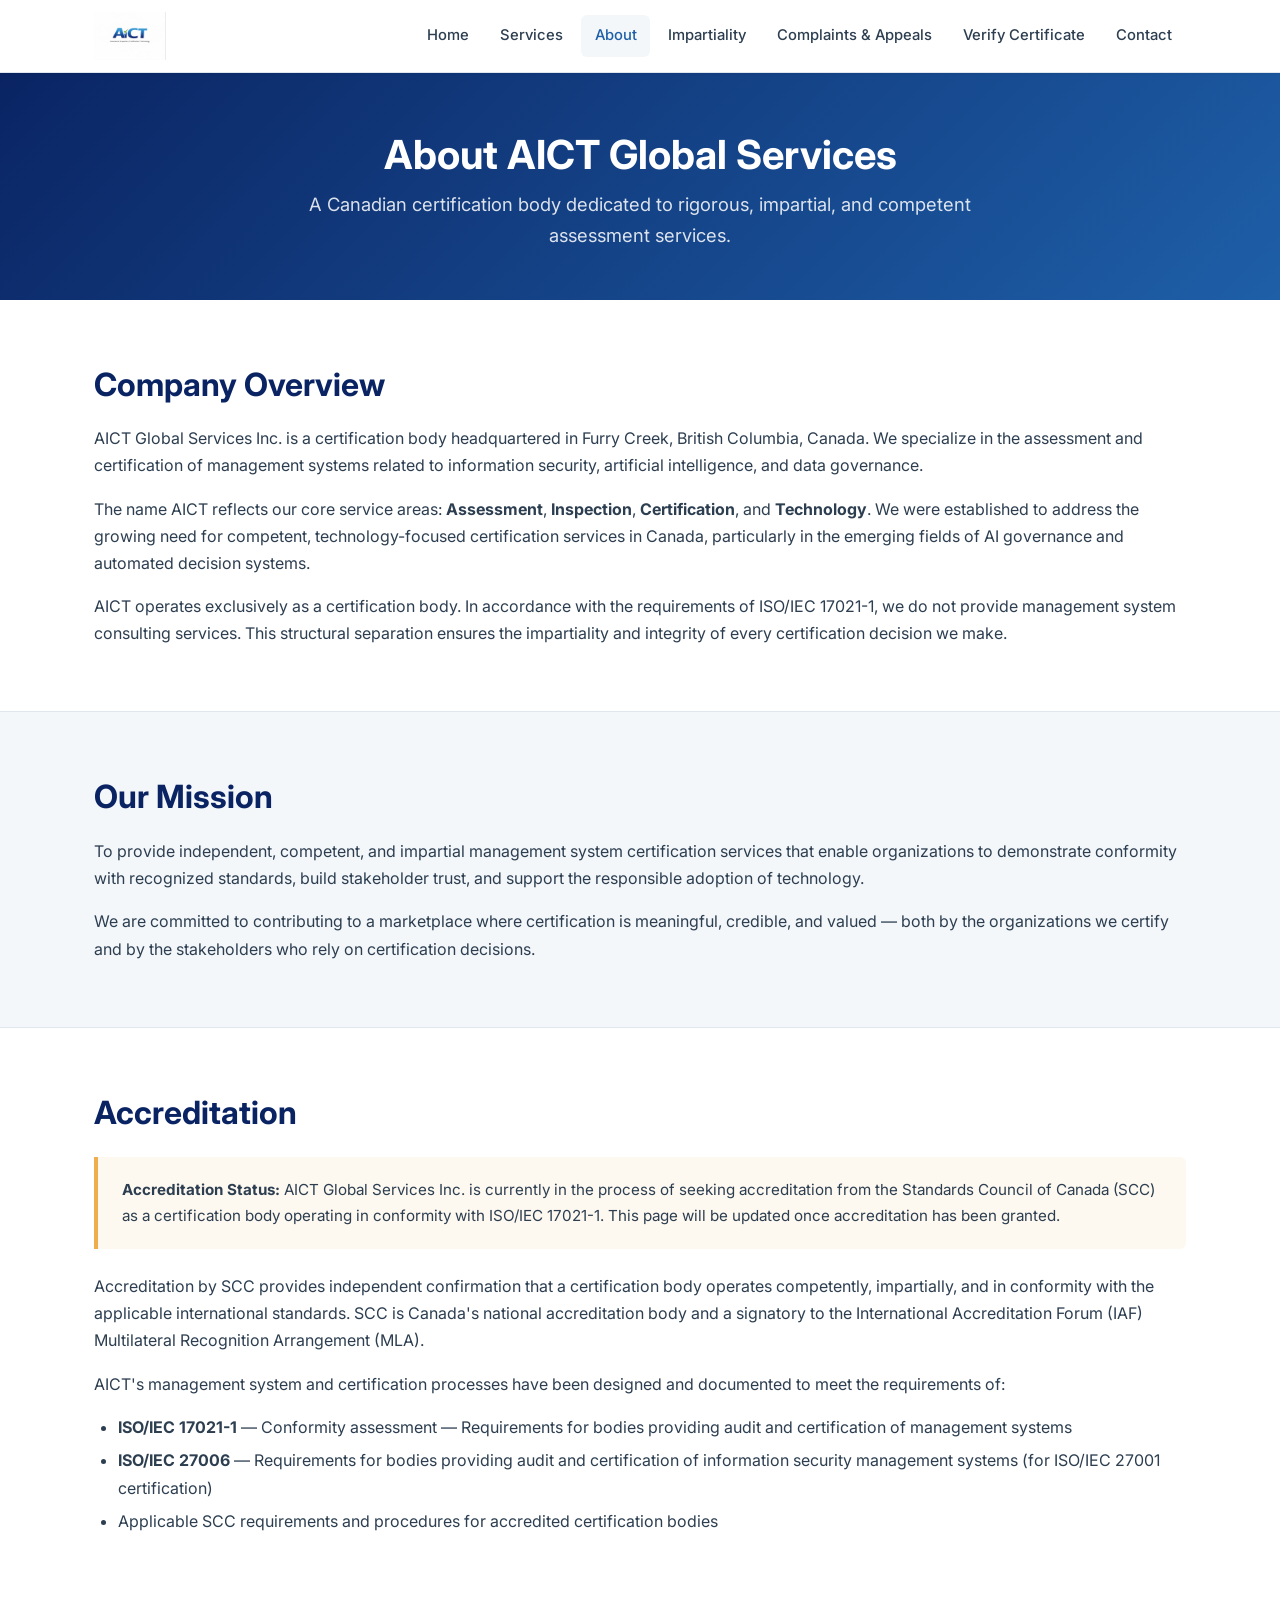
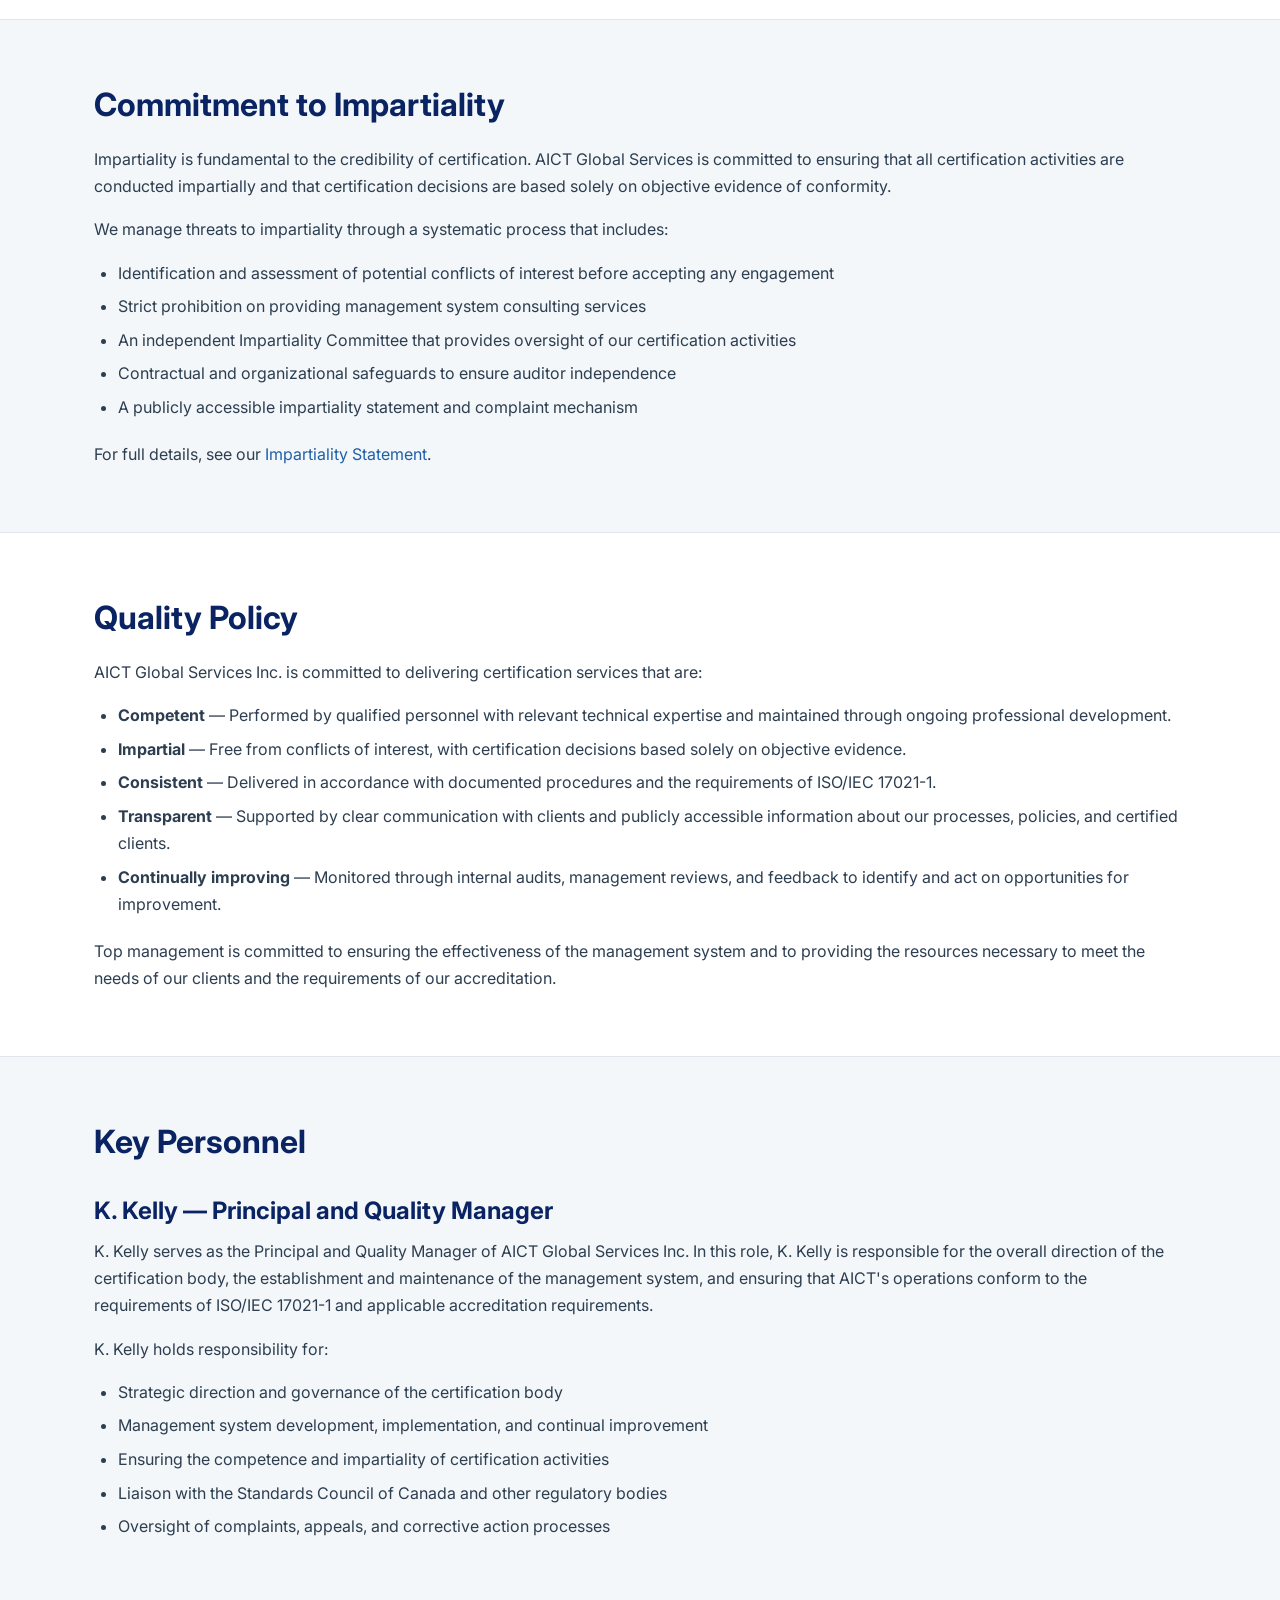
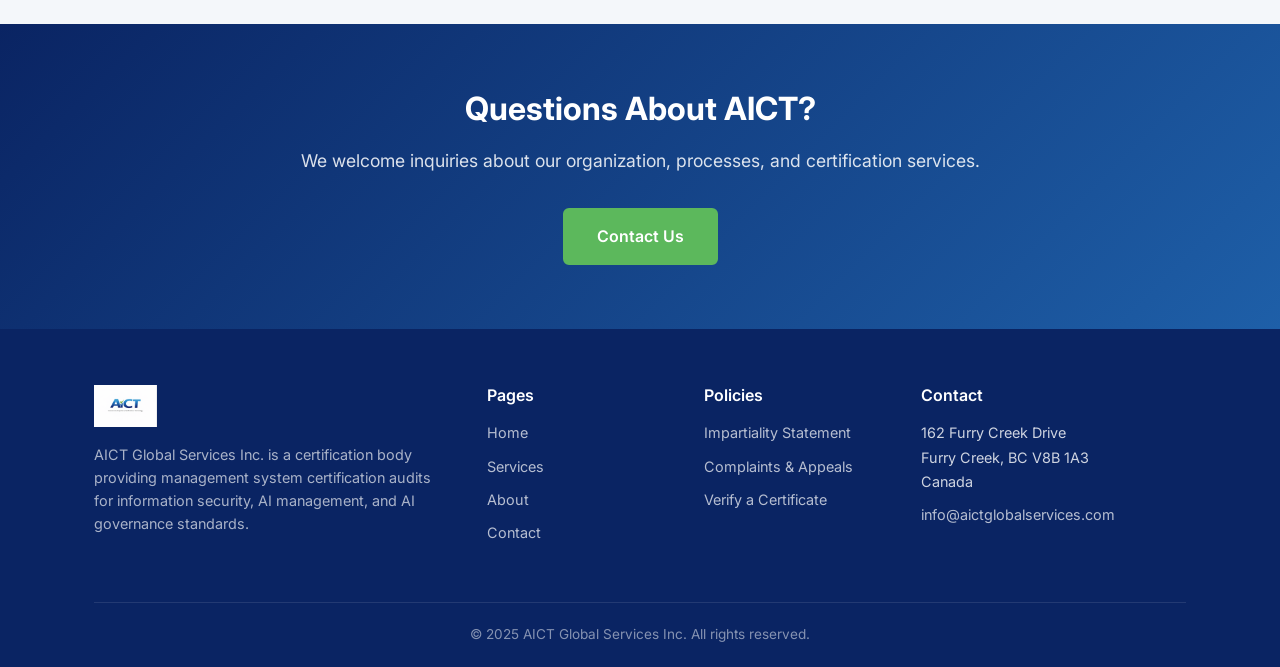
==== about.html @ 0d207fe8 "Initial AICT Global Services website Professional certification body website for SCC accreditation w" ====
<!DOCTYPE html>
<html lang="en">
<head>
  <meta charset="UTF-8">
  <meta name="viewport" content="width=device-width, initial-scale=1.0">
  <title>About — AICT Global Services Inc.</title>
  <meta name="description" content="Learn about AICT Global Services Inc., our mission, accreditation status, commitment to impartiality, and quality policy.">
  <link rel="stylesheet" href="style.css">
  <link rel="icon" type="image/png" href="logo.png">
</head>
<body>

  <a href="#main" class="skip-link">Skip to main content</a>

  <!-- Header -->
  <header class="site-header">
    <div class="container">
      <a href="index.html" class="site-logo" aria-label="AICT Global Services — Home">
        <img src="logo.png" alt="AICT Global Services Inc. logo">
      </a>
      <button class="nav-toggle" aria-label="Toggle navigation" aria-expanded="false">
        <span></span><span></span><span></span>
      </button>
      <nav>
        <ul class="main-nav" role="list">
          <li><a href="index.html">Home</a></li>
          <li><a href="services.html">Services</a></li>
          <li><a href="about.html" class="active">About</a></li>
          <li><a href="impartiality.html">Impartiality</a></li>
          <li><a href="complaints.html">Complaints &amp; Appeals</a></li>
          <li><a href="verify.html">Verify Certificate</a></li>
          <li><a href="contact.html">Contact</a></li>
        </ul>
      </nav>
    </div>
  </header>

  <main id="main">

    <!-- Page Header -->
    <section class="page-header">
      <div class="container">
        <h1>About AICT Global Services</h1>
        <p class="lead">A Canadian certification body dedicated to rigorous, impartial, and competent assessment services.</p>
      </div>
    </section>

    <!-- Company Overview -->
    <section class="content-section">
      <div class="container">
        <h2>Company Overview</h2>
        <p>
          AICT Global Services Inc. is a certification body headquartered in Furry Creek,
          British Columbia, Canada. We specialize in the assessment and certification of
          management systems related to information security, artificial intelligence, and
          data governance.
        </p>
        <p>
          The name AICT reflects our core service areas: <strong>Assessment</strong>,
          <strong>Inspection</strong>, <strong>Certification</strong>, and
          <strong>Technology</strong>. We were established to address the growing need for
          competent, technology-focused certification services in Canada, particularly in the
          emerging fields of AI governance and automated decision systems.
        </p>
        <p>
          AICT operates exclusively as a certification body. In accordance with the requirements
          of ISO/IEC 17021-1, we do not provide management system consulting services. This
          structural separation ensures the impartiality and integrity of every certification
          decision we make.
        </p>
      </div>
    </section>

    <!-- Mission -->
    <section class="content-section content-section--alt">
      <div class="container">
        <h2>Our Mission</h2>
        <p>
          To provide independent, competent, and impartial management system certification
          services that enable organizations to demonstrate conformity with recognized standards,
          build stakeholder trust, and support the responsible adoption of technology.
        </p>
        <p>
          We are committed to contributing to a marketplace where certification is meaningful,
          credible, and valued — both by the organizations we certify and by the stakeholders
          who rely on certification decisions.
        </p>
      </div>
    </section>

    <!-- Accreditation -->
    <section class="content-section">
      <div class="container">
        <h2>Accreditation</h2>
        <div class="notice notice--amber">
          <p>
            <strong>Accreditation Status:</strong> AICT Global Services Inc. is currently in the
            process of seeking accreditation from the Standards Council of Canada (SCC) as a
            certification body operating in conformity with ISO/IEC 17021-1. This page will be
            updated once accreditation has been granted.
          </p>
        </div>
        <p>
          Accreditation by SCC provides independent confirmation that a certification body
          operates competently, impartially, and in conformity with the applicable international
          standards. SCC is Canada's national accreditation body and a signatory to the
          International Accreditation Forum (IAF) Multilateral Recognition Arrangement (MLA).
        </p>
        <p>
          AICT's management system and certification processes have been designed and documented
          to meet the requirements of:
        </p>
        <ul>
          <li><strong>ISO/IEC 17021-1</strong> — Conformity assessment — Requirements for bodies providing audit and certification of management systems</li>
          <li><strong>ISO/IEC 27006</strong> — Requirements for bodies providing audit and certification of information security management systems (for ISO/IEC 27001 certification)</li>
          <li>Applicable SCC requirements and procedures for accredited certification bodies</li>
        </ul>
      </div>
    </section>

    <!-- Impartiality Commitment -->
    <section class="content-section content-section--alt">
      <div class="container">
        <h2>Commitment to Impartiality</h2>
        <p>
          Impartiality is fundamental to the credibility of certification. AICT Global Services
          is committed to ensuring that all certification activities are conducted impartially and
          that certification decisions are based solely on objective evidence of conformity.
        </p>
        <p>
          We manage threats to impartiality through a systematic process that includes:
        </p>
        <ul>
          <li>Identification and assessment of potential conflicts of interest before accepting any engagement</li>
          <li>Strict prohibition on providing management system consulting services</li>
          <li>An independent Impartiality Committee that provides oversight of our certification activities</li>
          <li>Contractual and organizational safeguards to ensure auditor independence</li>
          <li>A publicly accessible impartiality statement and complaint mechanism</li>
        </ul>
        <p>
          For full details, see our <a href="impartiality.html">Impartiality Statement</a>.
        </p>
      </div>
    </section>

    <!-- Quality Policy -->
    <section class="content-section">
      <div class="container">
        <h2>Quality Policy</h2>
        <p>
          AICT Global Services Inc. is committed to delivering certification services that are:
        </p>
        <ul>
          <li><strong>Competent</strong> — Performed by qualified personnel with relevant technical expertise and maintained through ongoing professional development.</li>
          <li><strong>Impartial</strong> — Free from conflicts of interest, with certification decisions based solely on objective evidence.</li>
          <li><strong>Consistent</strong> — Delivered in accordance with documented procedures and the requirements of ISO/IEC 17021-1.</li>
          <li><strong>Transparent</strong> — Supported by clear communication with clients and publicly accessible information about our processes, policies, and certified clients.</li>
          <li><strong>Continually improving</strong> — Monitored through internal audits, management reviews, and feedback to identify and act on opportunities for improvement.</li>
        </ul>
        <p>
          Top management is committed to ensuring the effectiveness of the management system and
          to providing the resources necessary to meet the needs of our clients and the
          requirements of our accreditation.
        </p>
      </div>
    </section>

    <!-- Key Personnel -->
    <section class="content-section content-section--alt">
      <div class="container">
        <h2>Key Personnel</h2>

        <div style="margin-top: 1.5rem;">
          <h3>K. Kelly — Principal and Quality Manager</h3>
          <p>
            K. Kelly serves as the Principal and Quality Manager of AICT Global Services Inc.
            In this role, K. Kelly is responsible for the overall direction of the certification
            body, the establishment and maintenance of the management system, and ensuring that
            AICT's operations conform to the requirements of ISO/IEC 17021-1 and applicable
            accreditation requirements.
          </p>
          <p>
            K. Kelly holds responsibility for:
          </p>
          <ul>
            <li>Strategic direction and governance of the certification body</li>
            <li>Management system development, implementation, and continual improvement</li>
            <li>Ensuring the competence and impartiality of certification activities</li>
            <li>Liaison with the Standards Council of Canada and other regulatory bodies</li>
            <li>Oversight of complaints, appeals, and corrective action processes</li>
          </ul>
        </div>
      </div>
    </section>

    <!-- CTA -->
    <section class="cta-banner">
      <div class="container">
        <h2>Questions About AICT?</h2>
        <p>We welcome inquiries about our organization, processes, and certification services.</p>
        <a href="contact.html" class="btn btn--primary">Contact Us</a>
      </div>
    </section>

  </main>

  <!-- Footer -->
  <footer class="site-footer">
    <div class="container">
      <div class="footer-grid">
        <div class="footer-brand">
          <img src="logo.png" alt="AICT Global Services Inc.">
          <p>
            AICT Global Services Inc. is a certification body providing management system
            certification audits for information security, AI management, and AI governance standards.
          </p>
        </div>
        <div>
          <h4>Pages</h4>
          <ul class="footer-links">
            <li><a href="index.html">Home</a></li>
            <li><a href="services.html">Services</a></li>
            <li><a href="about.html">About</a></li>
            <li><a href="contact.html">Contact</a></li>
          </ul>
        </div>
        <div>
          <h4>Policies</h4>
          <ul class="footer-links">
            <li><a href="impartiality.html">Impartiality Statement</a></li>
            <li><a href="complaints.html">Complaints &amp; Appeals</a></li>
            <li><a href="verify.html">Verify a Certificate</a></li>
          </ul>
        </div>
        <div class="footer-contact">
          <h4>Contact</h4>
          <p>162 Furry Creek Drive<br>Furry Creek, BC V8B 1A3<br>Canada</p>
          <p><a href="mailto:info@aictglobalservices.com">info@aictglobalservices.com</a></p>
        </div>
      </div>
      <div class="footer-bottom">
        <p>&copy; 2025 AICT Global Services Inc. All rights reserved.</p>
      </div>
    </div>
  </footer>

  <script>
    (function () {
      var toggle = document.querySelector('.nav-toggle');
      var nav = document.querySelector('.main-nav');
      if (toggle && nav) {
        toggle.addEventListener('click', function () {
          var expanded = nav.classList.toggle('open');
          toggle.setAttribute('aria-expanded', expanded);
        });
      }
    })();
  </script>

</body>
</html>
---- style.css ----
/* ============================================================
   AICT Global Services Inc. — Stylesheet
   Brand Colors:
     Navy:     #0a2463
     Blue:     #1e5fa8 → #2980b9 (gradient)
     Green:    #5cb85c (accent / checkmark)
     Light BG: #f4f7fa
   ============================================================ */

/* — Google Fonts — */
@import url('https://fonts.googleapis.com/css2?family=Inter:wght@300;400;500;600;700&display=swap');

/* — Reset & Base — */
*, *::before, *::after {
  box-sizing: border-box;
  margin: 0;
  padding: 0;
}

html {
  scroll-behavior: smooth;
  font-size: 16px;
}

body {
  font-family: 'Inter', -apple-system, BlinkMacSystemFont, 'Segoe UI', Roboto, Oxygen, sans-serif;
  color: #2c3e50;
  line-height: 1.7;
  background: #ffffff;
  -webkit-font-smoothing: antialiased;
  -moz-osx-font-smoothing: grayscale;
}

img {
  max-width: 100%;
  height: auto;
  display: block;
}

a {
  color: #1e5fa8;
  text-decoration: none;
  transition: color 0.2s ease;
}

a:hover,
a:focus {
  color: #2980b9;
}

ul, ol {
  padding-left: 1.5rem;
}

/* — Layout Utilities — */
.container {
  width: 100%;
  max-width: 1140px;
  margin: 0 auto;
  padding: 0 1.5rem;
}

.section {
  padding: 5rem 0;
}

.section--alt {
  background: #f4f7fa;
}

.section--navy {
  background: #0a2463;
  color: #ffffff;
}

.section--navy a {
  color: #8fc9ff;
}

.section--navy a:hover {
  color: #ffffff;
}

.text-center {
  text-align: center;
}

/* — Typography — */
h1, h2, h3, h4, h5, h6 {
  color: #0a2463;
  line-height: 1.3;
  font-weight: 700;
  margin-bottom: 1rem;
}

.section--navy h1,
.section--navy h2,
.section--navy h3 {
  color: #ffffff;
}

h1 { font-size: 2.5rem; }
h2 { font-size: 2rem; }
h3 { font-size: 1.5rem; }
h4 { font-size: 1.25rem; }

p {
  margin-bottom: 1rem;
}

p:last-child {
  margin-bottom: 0;
}

.lead {
  font-size: 1.15rem;
  color: #4a5c6f;
  max-width: 720px;
  margin-left: auto;
  margin-right: auto;
}

/* — Header / Navigation — */
.site-header {
  background: #ffffff;
  border-bottom: 1px solid #e0e6ed;
  position: sticky;
  top: 0;
  z-index: 1000;
  box-shadow: 0 1px 3px rgba(0,0,0,0.06);
}

.site-header .container {
  display: flex;
  align-items: center;
  justify-content: space-between;
  padding-top: 0;
  padding-bottom: 0;
  min-height: 72px;
}

.site-logo {
  display: flex;
  align-items: center;
  gap: 0.75rem;
  text-decoration: none;
}

.site-logo img {
  height: 48px;
  width: auto;
}

.site-logo span {
  font-weight: 700;
  font-size: 1.1rem;
  color: #0a2463;
  white-space: nowrap;
}

/* Desktop Nav */
.main-nav {
  display: flex;
  align-items: center;
  list-style: none;
  gap: 0.25rem;
  padding: 0;
}

.main-nav li {
  padding: 0;
}

.main-nav a {
  display: block;
  padding: 0.5rem 0.85rem;
  font-size: 0.925rem;
  font-weight: 500;
  color: #2c3e50;
  border-radius: 6px;
  transition: background 0.2s, color 0.2s;
}

.main-nav a:hover,
.main-nav a:focus,
.main-nav a.active {
  background: #f4f7fa;
  color: #1e5fa8;
}

/* Mobile Toggle */
.nav-toggle {
  display: none;
  background: none;
  border: none;
  cursor: pointer;
  padding: 0.5rem;
  flex-direction: column;
  gap: 5px;
}

.nav-toggle span {
  display: block;
  width: 24px;
  height: 2px;
  background: #0a2463;
  border-radius: 2px;
  transition: transform 0.3s, opacity 0.3s;
}

/* — Hero — */
.hero {
  background: linear-gradient(135deg, #0a2463 0%, #1e5fa8 60%, #2980b9 100%);
  color: #ffffff;
  padding: 6rem 0 5rem;
  text-align: center;
}

.hero h1 {
  color: #ffffff;
  font-size: 2.75rem;
  margin-bottom: 1.25rem;
}

.hero .lead {
  color: rgba(255,255,255,0.88);
  font-size: 1.2rem;
  margin-bottom: 2.5rem;
}

.hero-logo {
  max-width: 320px;
  margin: 0 auto 2rem;
}

/* — Buttons — */
.btn {
  display: inline-block;
  padding: 0.8rem 2rem;
  font-family: inherit;
  font-size: 1rem;
  font-weight: 600;
  border-radius: 6px;
  border: 2px solid transparent;
  cursor: pointer;
  transition: background 0.2s, color 0.2s, border-color 0.2s, box-shadow 0.2s;
  text-align: center;
}

.btn--primary {
  background: #5cb85c;
  color: #ffffff;
  border-color: #5cb85c;
}

.btn--primary:hover,
.btn--primary:focus {
  background: #4cae4c;
  border-color: #4cae4c;
  color: #ffffff;
  box-shadow: 0 2px 8px rgba(92,184,92,0.35);
}

.btn--outline {
  background: transparent;
  color: #ffffff;
  border-color: #ffffff;
}

.btn--outline:hover,
.btn--outline:focus {
  background: #ffffff;
  color: #0a2463;
}

.btn--blue {
  background: #1e5fa8;
  color: #ffffff;
  border-color: #1e5fa8;
}

.btn--blue:hover,
.btn--blue:focus {
  background: #174a85;
  border-color: #174a85;
  color: #ffffff;
}

/* — Cards / Grid — */
.card-grid {
  display: grid;
  grid-template-columns: repeat(auto-fit, minmax(260px, 1fr));
  gap: 2rem;
  margin-top: 2.5rem;
}

.card {
  background: #ffffff;
  border: 1px solid #e0e6ed;
  border-radius: 10px;
  padding: 2rem;
  transition: box-shadow 0.2s, transform 0.15s;
}

.card:hover {
  box-shadow: 0 6px 20px rgba(0,0,0,0.08);
  transform: translateY(-2px);
}

.card h3 {
  font-size: 1.2rem;
  margin-bottom: 0.75rem;
}

.card .standard-tag {
  display: inline-block;
  background: linear-gradient(135deg, #1e5fa8, #2980b9);
  color: #ffffff;
  font-size: 0.8rem;
  font-weight: 600;
  padding: 0.25rem 0.7rem;
  border-radius: 20px;
  margin-bottom: 0.75rem;
}

.card p {
  color: #4a5c6f;
  font-size: 0.95rem;
}

/* — Features / Why Choose — */
.features {
  display: grid;
  grid-template-columns: repeat(auto-fit, minmax(240px, 1fr));
  gap: 2.5rem;
  margin-top: 2.5rem;
}

.feature {
  text-align: center;
  padding: 1.5rem 1rem;
}

.feature-icon {
  width: 56px;
  height: 56px;
  margin: 0 auto 1.25rem;
  background: linear-gradient(135deg, #1e5fa8, #2980b9);
  border-radius: 50%;
  display: flex;
  align-items: center;
  justify-content: center;
  color: #ffffff;
  font-size: 1.5rem;
  font-weight: 700;
}

.feature h3 {
  font-size: 1.15rem;
  margin-bottom: 0.5rem;
}

.feature p {
  color: #4a5c6f;
  font-size: 0.93rem;
}

/* — CTA Banner — */
.cta-banner {
  background: linear-gradient(135deg, #0a2463 0%, #1e5fa8 100%);
  color: #ffffff;
  text-align: center;
  padding: 4rem 0;
}

.cta-banner h2 {
  color: #ffffff;
  margin-bottom: 1rem;
}

.cta-banner p {
  color: rgba(255,255,255,0.85);
  margin-bottom: 2rem;
  font-size: 1.1rem;
}

/* — Page Header / Breadcrumb — */
.page-header {
  background: linear-gradient(135deg, #0a2463 0%, #1e5fa8 100%);
  color: #ffffff;
  padding: 3.5rem 0 3rem;
  text-align: center;
}

.page-header h1 {
  color: #ffffff;
  margin-bottom: 0.5rem;
}

.page-header .lead {
  color: rgba(255,255,255,0.85);
}

/* — Content Sections — */
.content-section {
  padding: 4rem 0;
}

.content-section + .content-section {
  border-top: 1px solid #e0e6ed;
}

.content-section--alt {
  background: #f4f7fa;
}

.content-section h2 {
  margin-bottom: 1.25rem;
}

.content-section h3 {
  margin-top: 2rem;
  margin-bottom: 0.75rem;
}

.content-section ul,
.content-section ol {
  margin-bottom: 1.25rem;
}

.content-section li {
  margin-bottom: 0.4rem;
}

/* — Process Steps — */
.process-steps {
  display: flex;
  flex-direction: column;
  gap: 0;
  margin: 2rem 0;
  position: relative;
}

.process-step {
  display: flex;
  align-items: flex-start;
  gap: 1.5rem;
  padding: 1.5rem 0;
  position: relative;
}

.step-number {
  flex-shrink: 0;
  width: 44px;
  height: 44px;
  background: linear-gradient(135deg, #1e5fa8, #2980b9);
  color: #ffffff;
  border-radius: 50%;
  display: flex;
  align-items: center;
  justify-content: center;
  font-weight: 700;
  font-size: 1.1rem;
  position: relative;
  z-index: 1;
}

.process-step:not(:last-child) .step-number::after {
  content: '';
  position: absolute;
  top: 44px;
  left: 50%;
  transform: translateX(-50%);
  width: 2px;
  height: calc(100% + 1.5rem);
  background: #d0dae6;
  z-index: 0;
}

.step-content h3 {
  margin-top: 0;
  margin-bottom: 0.35rem;
  font-size: 1.15rem;
}

.step-content p {
  color: #4a5c6f;
  font-size: 0.95rem;
}

/* — Table — */
.table-wrapper {
  overflow-x: auto;
  margin: 2rem 0;
}

table {
  width: 100%;
  border-collapse: collapse;
  font-size: 0.95rem;
}

thead {
  background: #0a2463;
  color: #ffffff;
}

th, td {
  padding: 0.85rem 1.25rem;
  text-align: left;
  border-bottom: 1px solid #e0e6ed;
}

th {
  font-weight: 600;
}

tbody tr:nth-child(even) {
  background: #f4f7fa;
}

tbody tr:hover {
  background: #eaf0f7;
}

/* — Contact Form / Info — */
.contact-grid {
  display: grid;
  grid-template-columns: 1fr 1fr;
  gap: 3rem;
  margin-top: 2rem;
}

.contact-info-item {
  display: flex;
  gap: 1rem;
  margin-bottom: 1.5rem;
  align-items: flex-start;
}

.contact-info-icon {
  flex-shrink: 0;
  width: 42px;
  height: 42px;
  background: #f4f7fa;
  border-radius: 8px;
  display: flex;
  align-items: center;
  justify-content: center;
  color: #1e5fa8;
  font-weight: 700;
  font-size: 1.1rem;
}

.contact-info-item h4 {
  margin-bottom: 0.2rem;
  font-size: 1rem;
}

.contact-info-item p,
.contact-info-item a {
  font-size: 0.95rem;
  color: #4a5c6f;
}

.contact-info-item a:hover {
  color: #1e5fa8;
}

.contact-form label {
  display: block;
  font-weight: 500;
  margin-bottom: 0.35rem;
  font-size: 0.95rem;
  color: #2c3e50;
}

.contact-form input,
.contact-form textarea,
.contact-form select {
  width: 100%;
  padding: 0.7rem 1rem;
  border: 1px solid #d0dae6;
  border-radius: 6px;
  font-family: inherit;
  font-size: 0.95rem;
  margin-bottom: 1.25rem;
  transition: border-color 0.2s;
  background: #ffffff;
}

.contact-form input:focus,
.contact-form textarea:focus,
.contact-form select:focus {
  outline: none;
  border-color: #1e5fa8;
  box-shadow: 0 0 0 3px rgba(30,95,168,0.12);
}

.contact-form textarea {
  min-height: 140px;
  resize: vertical;
}

/* — Notice / Alert Box — */
.notice {
  background: #f4f7fa;
  border-left: 4px solid #1e5fa8;
  padding: 1.25rem 1.5rem;
  border-radius: 0 6px 6px 0;
  margin: 1.5rem 0;
}

.notice--green {
  border-left-color: #5cb85c;
  background: #f0faf0;
}

.notice--amber {
  border-left-color: #f0ad4e;
  background: #fdf8f0;
}

.notice p {
  margin-bottom: 0;
  font-size: 0.95rem;
}

/* — Verify Page — */
.verify-search {
  max-width: 600px;
  margin: 2rem auto;
  display: flex;
  gap: 0.75rem;
}

.verify-search input {
  flex: 1;
  padding: 0.8rem 1.25rem;
  border: 1px solid #d0dae6;
  border-radius: 6px;
  font-family: inherit;
  font-size: 1rem;
}

.verify-search input:focus {
  outline: none;
  border-color: #1e5fa8;
  box-shadow: 0 0 0 3px rgba(30,95,168,0.12);
}

.verify-placeholder {
  text-align: center;
  padding: 4rem 2rem;
  background: #f4f7fa;
  border-radius: 10px;
  margin-top: 2rem;
}

.verify-placeholder p {
  color: #4a5c6f;
  font-size: 1.05rem;
}

/* — Footer — */
.site-footer {
  background: #0a2463;
  color: rgba(255,255,255,0.8);
  padding: 3.5rem 0 0;
  font-size: 0.93rem;
}

.footer-grid {
  display: grid;
  grid-template-columns: 2fr 1fr 1fr 1.5fr;
  gap: 2.5rem;
}

.footer-brand img {
  height: 42px;
  margin-bottom: 1rem;
}

.footer-brand p {
  color: rgba(255,255,255,0.65);
  font-size: 0.9rem;
  line-height: 1.6;
}

.site-footer h4 {
  color: #ffffff;
  font-size: 1rem;
  margin-bottom: 1rem;
  font-weight: 600;
}

.footer-links {
  list-style: none;
  padding: 0;
}

.footer-links li {
  margin-bottom: 0.5rem;
}

.footer-links a {
  color: rgba(255,255,255,0.7);
  font-size: 0.9rem;
  transition: color 0.2s;
}

.footer-links a:hover {
  color: #ffffff;
}

.footer-contact a {
  color: rgba(255,255,255,0.7);
}

.footer-contact a:hover {
  color: #ffffff;
}

.footer-contact p {
  margin-bottom: 0.5rem;
  font-size: 0.9rem;
}

.footer-bottom {
  margin-top: 3rem;
  padding: 1.25rem 0;
  border-top: 1px solid rgba(255,255,255,0.1);
  text-align: center;
  color: rgba(255,255,255,0.5);
  font-size: 0.85rem;
}

/* — Responsive — */
@media (max-width: 992px) {
  .footer-grid {
    grid-template-columns: 1fr 1fr;
  }

  .contact-grid {
    grid-template-columns: 1fr;
  }

  h1 { font-size: 2rem; }
  h2 { font-size: 1.65rem; }

  .hero h1 {
    font-size: 2.25rem;
  }
}

@media (max-width: 768px) {
  .nav-toggle {
    display: flex;
  }

  .main-nav {
    display: none;
    position: absolute;
    top: 72px;
    left: 0;
    right: 0;
    background: #ffffff;
    flex-direction: column;
    padding: 1rem 1.5rem;
    border-bottom: 1px solid #e0e6ed;
    box-shadow: 0 4px 12px rgba(0,0,0,0.08);
    gap: 0;
  }

  .main-nav.open {
    display: flex;
  }

  .main-nav a {
    padding: 0.75rem 0.85rem;
    width: 100%;
  }

  .hero {
    padding: 4rem 0 3.5rem;
  }

  .hero h1 {
    font-size: 1.85rem;
  }

  .hero-logo {
    max-width: 240px;
  }

  .section {
    padding: 3.5rem 0;
  }

  .footer-grid {
    grid-template-columns: 1fr;
    gap: 2rem;
  }

  .process-step {
    gap: 1rem;
  }

  .card-grid {
    grid-template-columns: 1fr;
  }

  .verify-search {
    flex-direction: column;
  }
}

@media (max-width: 480px) {
  h1 { font-size: 1.65rem; }
  h2 { font-size: 1.4rem; }

  .hero h1 {
    font-size: 1.6rem;
  }

  .hero .lead {
    font-size: 1rem;
  }

  .btn {
    padding: 0.7rem 1.5rem;
    font-size: 0.95rem;
  }

  .container {
    padding: 0 1rem;
  }
}

/* — Accessibility — */
:focus-visible {
  outline: 2px solid #1e5fa8;
  outline-offset: 2px;
}

.sr-only {
  position: absolute;
  width: 1px;
  height: 1px;
  margin: -1px;
  padding: 0;
  overflow: hidden;
  clip: rect(0,0,0,0);
  border: 0;
}

/* — Skip Link — */
.skip-link {
  position: absolute;
  top: -100%;
  left: 0;
  background: #0a2463;
  color: #ffffff;
  padding: 0.75rem 1.5rem;
  z-index: 9999;
  font-weight: 600;
}

.skip-link:focus {
  top: 0;
}
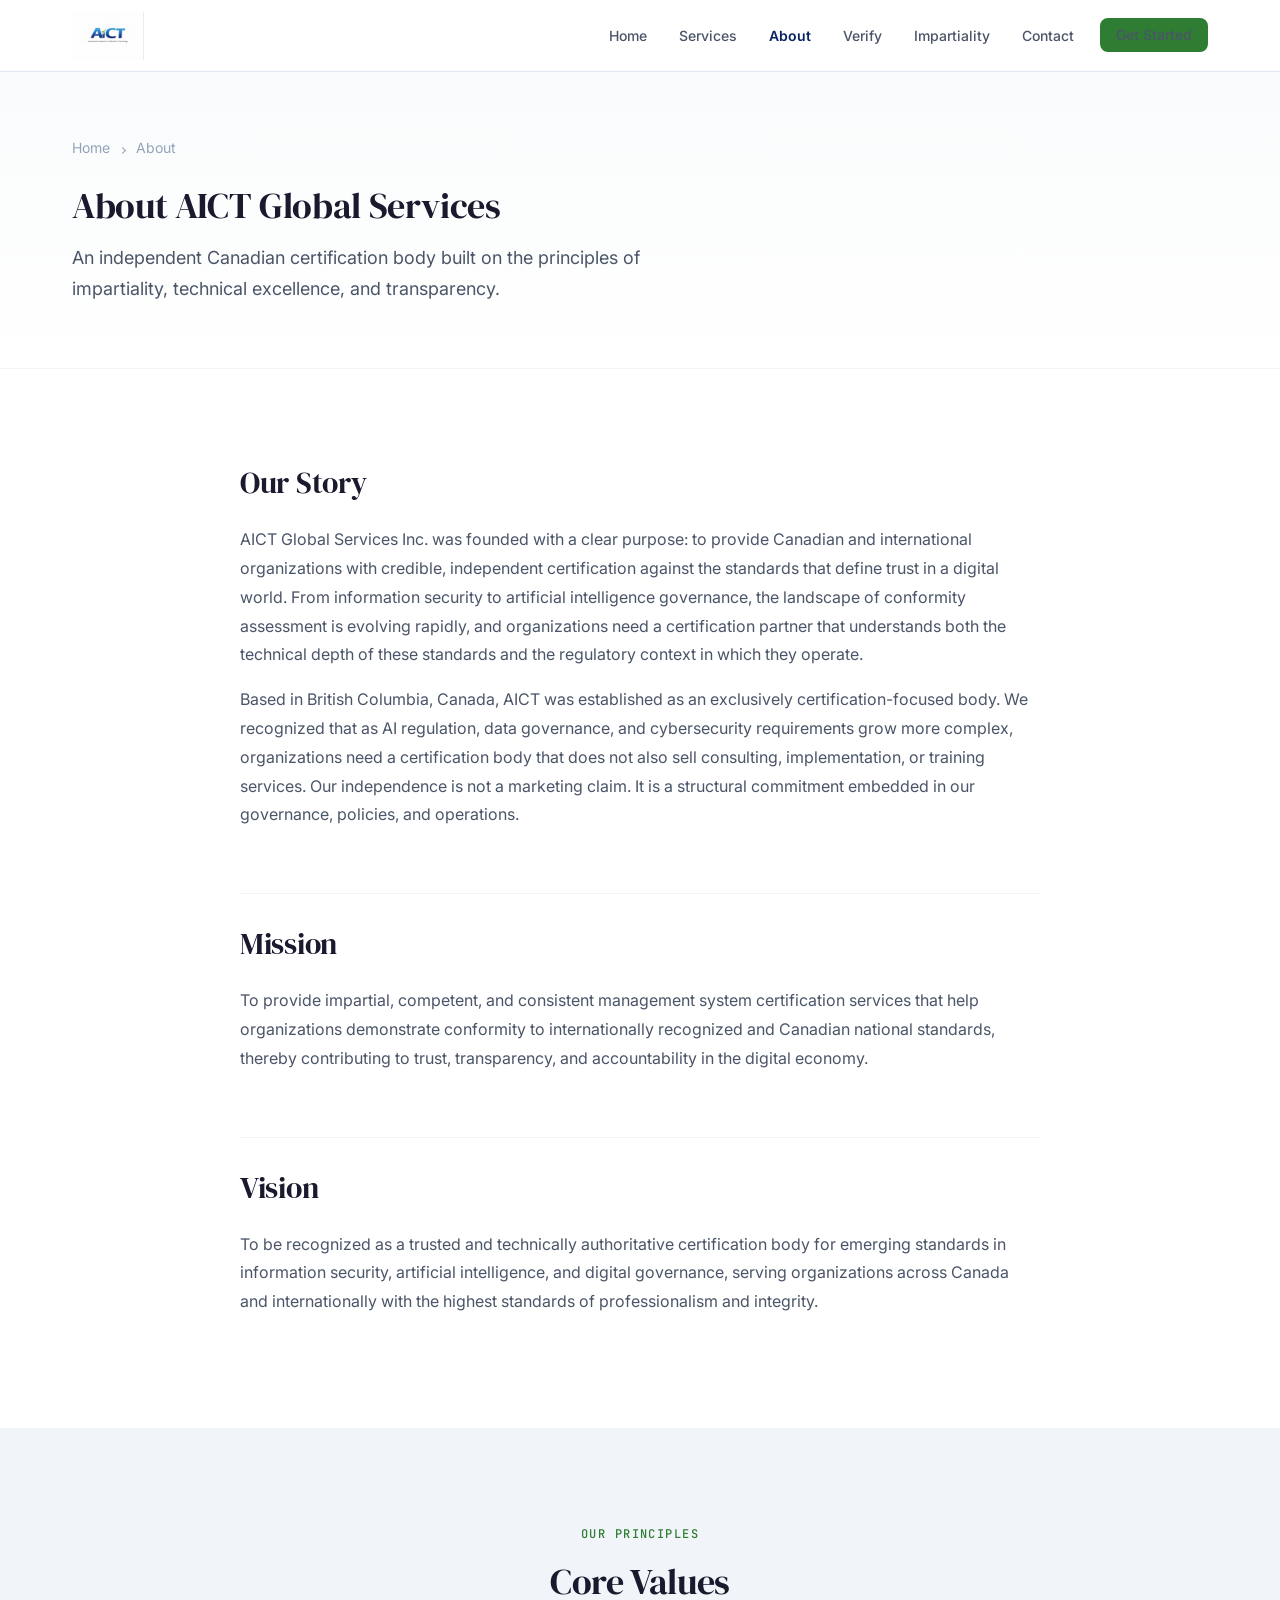
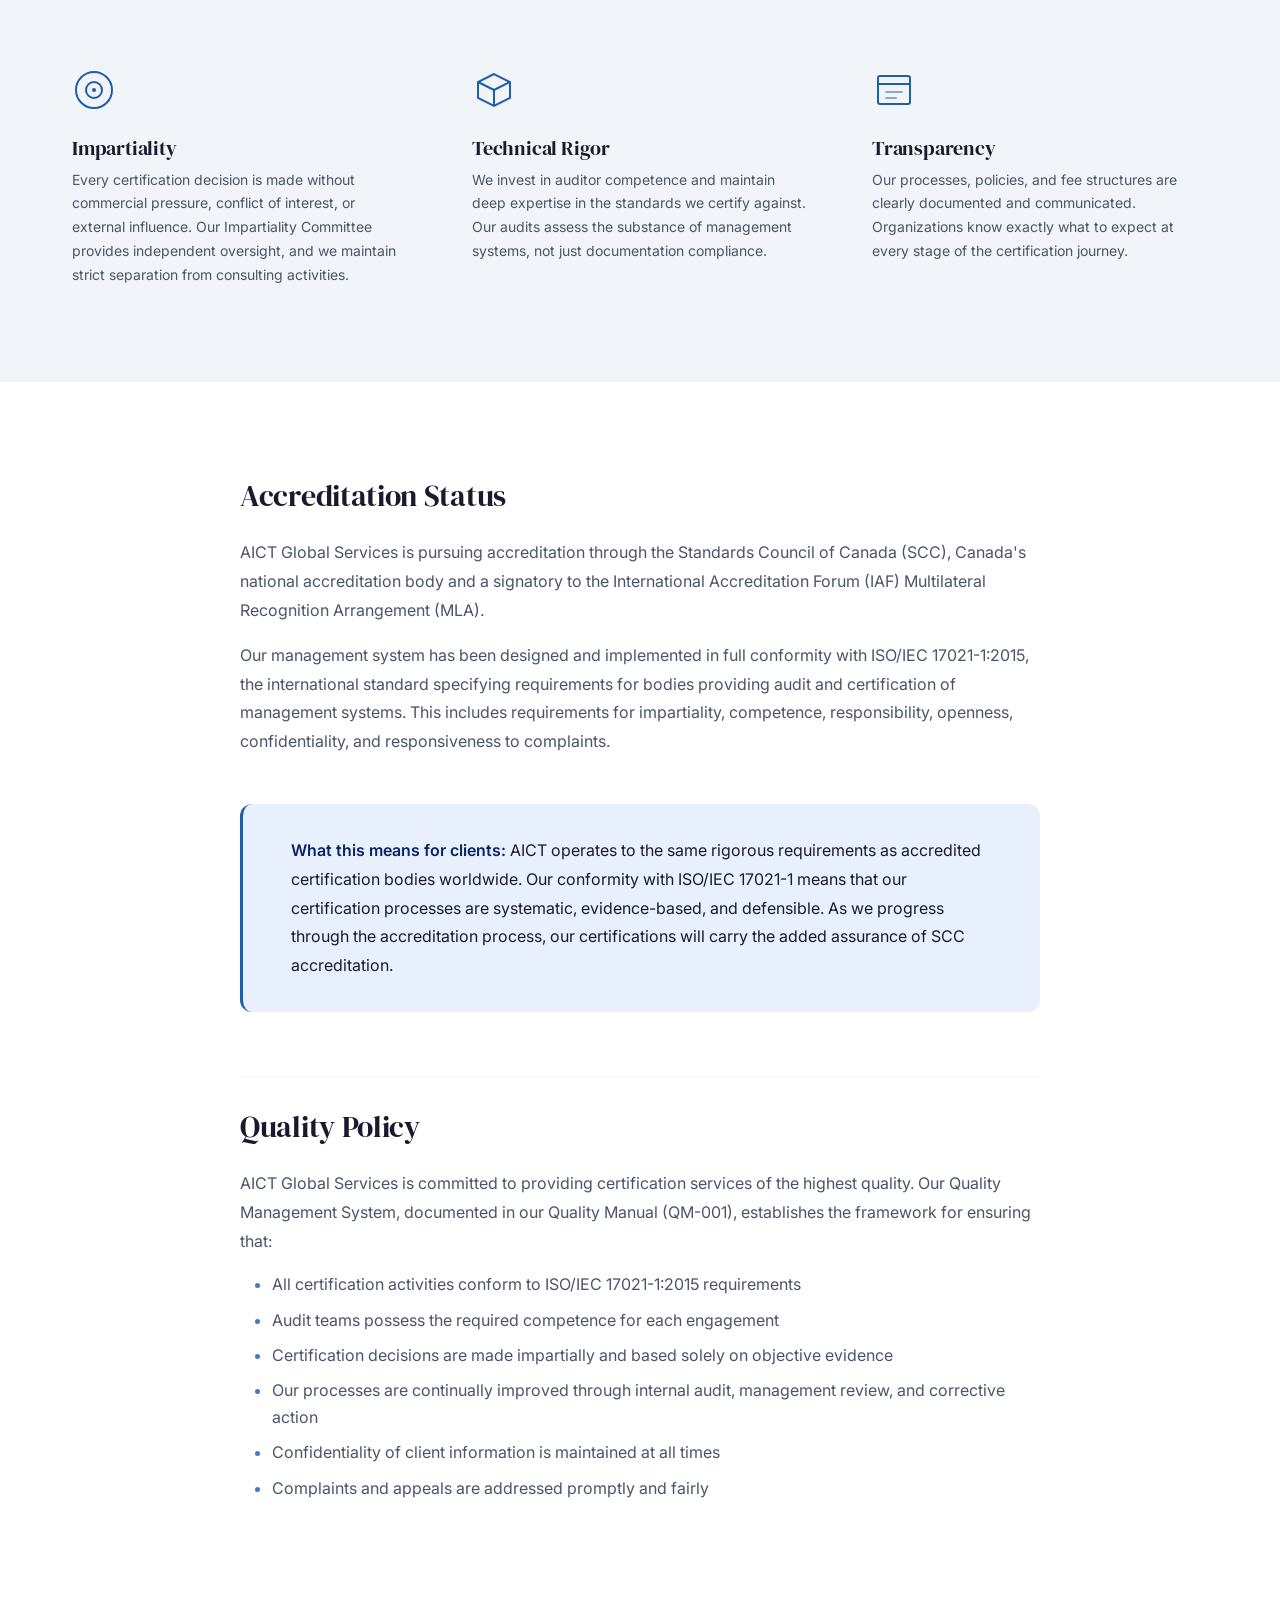
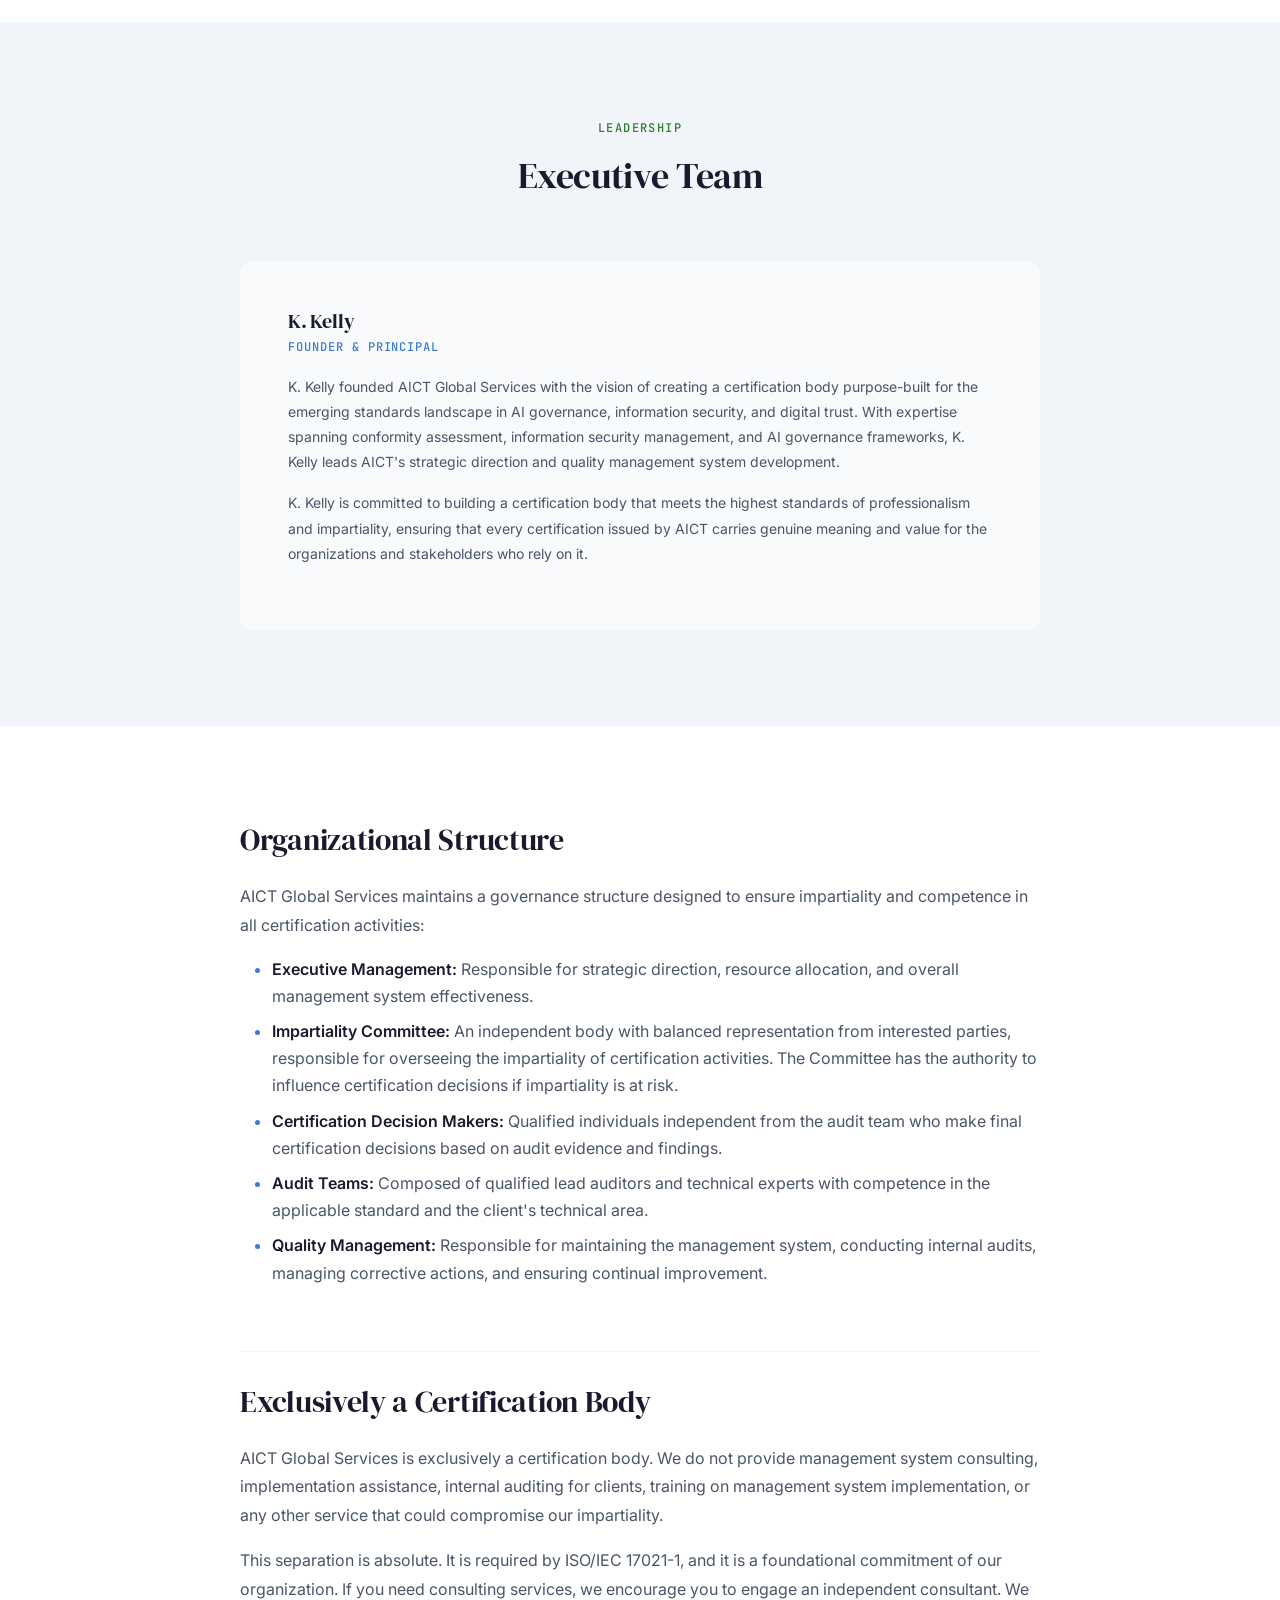
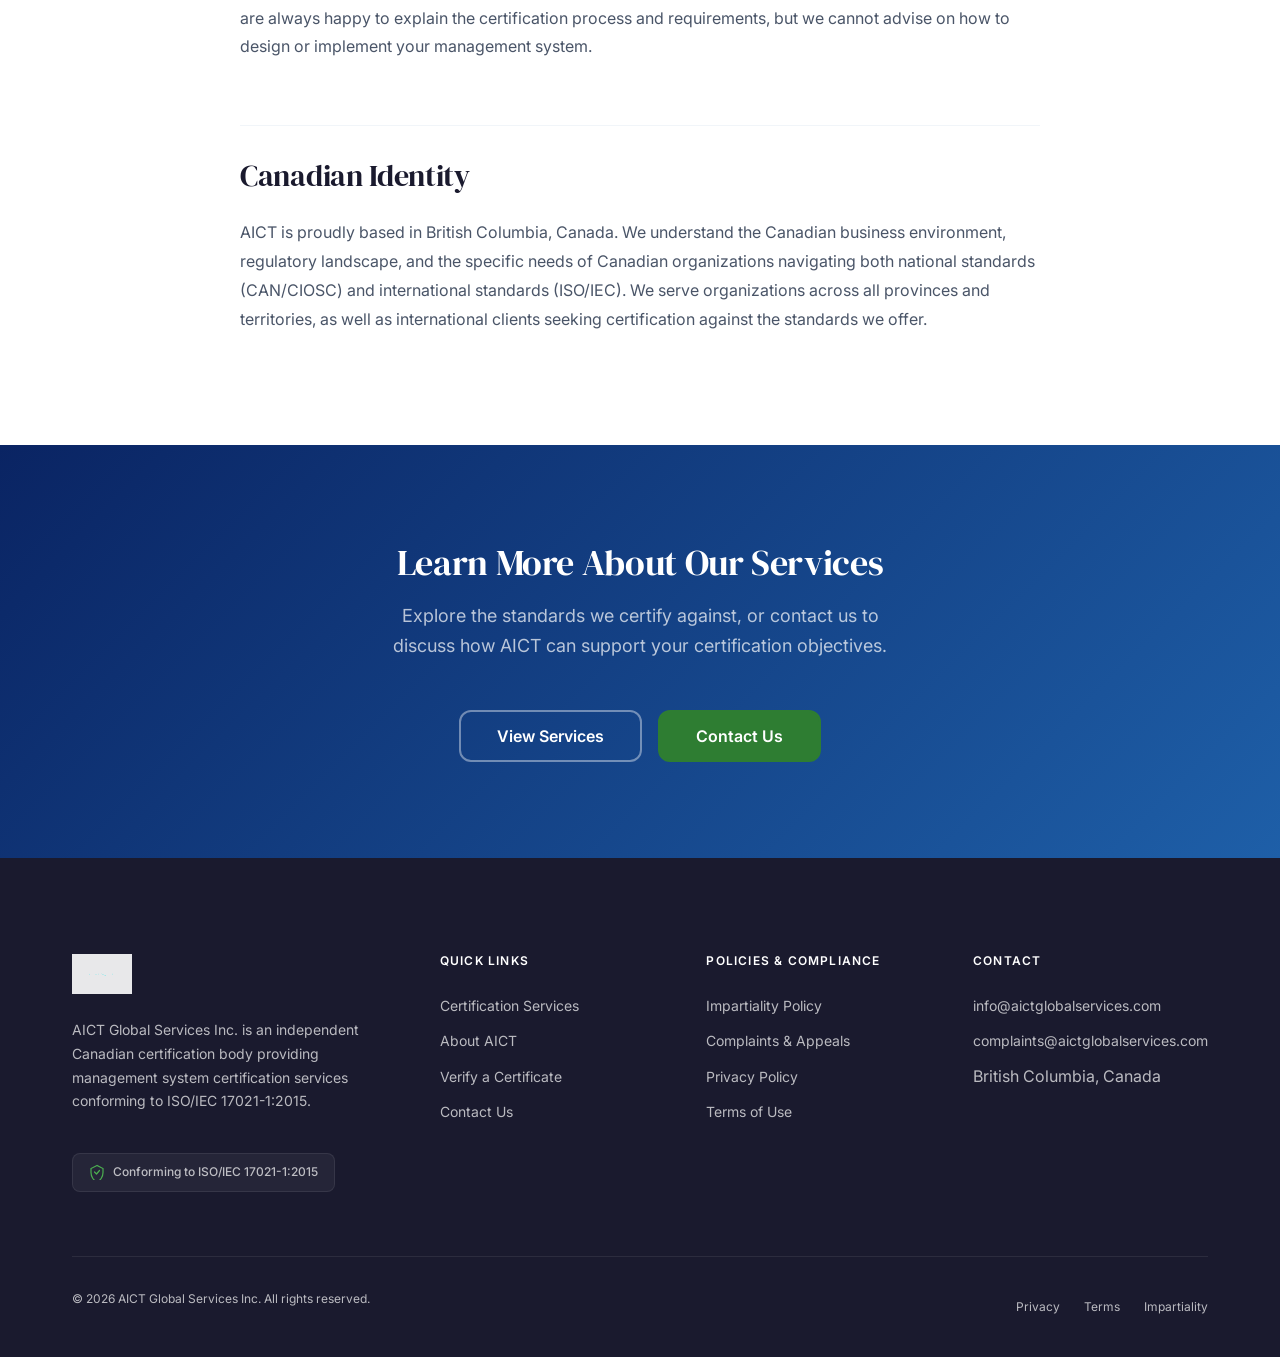
==== commit 7cd9303f: "Complete website rebuild — premium design with DM Serif Display typography, inline SVG icons, scroll" ====
--- a/about.html
+++ b/about.html
@@ -3,259 +3,257 @@
 <head>
   <meta charset="UTF-8">
   <meta name="viewport" content="width=device-width, initial-scale=1.0">
-  <title>About — AICT Global Services Inc.</title>
-  <meta name="description" content="Learn about AICT Global Services Inc., our mission, accreditation status, commitment to impartiality, and quality policy.">
+  <title>About — AICT Global Services</title>
+  <meta name="description" content="Learn about AICT Global Services, a Canadian certification body dedicated to impartial, independent management system certification in information security, AI, and digital trust.">
+  <meta property="og:title" content="About — AICT Global Services">
+  <meta property="og:description" content="Our mission, values, leadership, and commitment to conformity assessment excellence.">
+  <meta property="og:type" content="website">
+  <link rel="icon" type="image/png" href="logo.png">
   <link rel="stylesheet" href="style.css">
-  <link rel="icon" type="image/png" href="logo.png">
 </head>
 <body>
 
-  <a href="#main" class="skip-link">Skip to main content</a>
-
-  <!-- Header -->
-  <header class="site-header">
-    <div class="container">
-      <a href="index.html" class="site-logo" aria-label="AICT Global Services — Home">
-        <img src="logo.png" alt="AICT Global Services Inc. logo">
-      </a>
-      <button class="nav-toggle" aria-label="Toggle navigation" aria-expanded="false">
-        <span></span><span></span><span></span>
-      </button>
-      <nav>
-        <ul class="main-nav" role="list">
-          <li><a href="index.html">Home</a></li>
-          <li><a href="services.html">Services</a></li>
-          <li><a href="about.html" class="active">About</a></li>
-          <li><a href="impartiality.html">Impartiality</a></li>
+<a href="#main" class="skip-link">Skip to main content</a>
+<div class="nav-overlay" id="navOverlay" aria-hidden="true"></div>
+
+<!-- HEADER -->
+<header class="site-header" role="banner">
+  <div class="container">
+    <a href="index.html" class="header-logo" aria-label="AICT Global Services home">
+      <img src="logo.png" alt="AICT Global Services" width="180" height="48">
+    </a>
+    <button class="nav-toggle" id="navToggle" aria-label="Toggle navigation" aria-expanded="false" aria-controls="mainNav">
+      <span></span><span></span><span></span>
+    </button>
+    <nav class="main-nav" id="mainNav" role="navigation" aria-label="Main navigation">
+      <a href="index.html">Home</a>
+      <a href="services.html">Services</a>
+      <a href="about.html" class="active">About</a>
+      <a href="verify.html">Verify</a>
+      <a href="impartiality.html">Impartiality</a>
+      <a href="contact.html">Contact</a>
+      <div class="header-cta">
+        <a href="contact.html" class="btn btn--accent btn--sm">Get Started</a>
+      </div>
+    </nav>
+  </div>
+</header>
+
+<!-- MAIN -->
+<main id="main">
+
+  <!-- PAGE HERO -->
+  <section class="page-hero">
+    <div class="container">
+      <nav class="breadcrumb" aria-label="Breadcrumb">
+        <a href="index.html">Home</a>
+        <span class="separator" aria-hidden="true"></span>
+        <span aria-current="page">About</span>
+      </nav>
+      <h1 class="reveal">About AICT Global Services</h1>
+      <p class="reveal reveal-delay-1">An independent Canadian certification body built on the principles of impartiality, technical excellence, and transparency.</p>
+    </div>
+  </section>
+
+  <!-- MISSION & STORY -->
+  <section class="content-section">
+    <div class="container">
+      <div class="content-block">
+        <h2 class="reveal">Our Story</h2>
+        <p class="reveal">AICT Global Services Inc. was founded with a clear purpose: to provide Canadian and international organizations with credible, independent certification against the standards that define trust in a digital world. From information security to artificial intelligence governance, the landscape of conformity assessment is evolving rapidly, and organizations need a certification partner that understands both the technical depth of these standards and the regulatory context in which they operate.</p>
+        <p class="reveal">Based in British Columbia, Canada, AICT was established as an exclusively certification-focused body. We recognized that as AI regulation, data governance, and cybersecurity requirements grow more complex, organizations need a certification body that does not also sell consulting, implementation, or training services. Our independence is not a marketing claim. It is a structural commitment embedded in our governance, policies, and operations.</p>
+
+        <h2 class="reveal">Mission</h2>
+        <p class="reveal">To provide impartial, competent, and consistent management system certification services that help organizations demonstrate conformity to internationally recognized and Canadian national standards, thereby contributing to trust, transparency, and accountability in the digital economy.</p>
+
+        <h2 class="reveal">Vision</h2>
+        <p class="reveal">To be recognized as a trusted and technically authoritative certification body for emerging standards in information security, artificial intelligence, and digital governance, serving organizations across Canada and internationally with the highest standards of professionalism and integrity.</p>
+      </div>
+    </div>
+  </section>
+
+  <!-- VALUES -->
+  <section class="section section--bg" aria-labelledby="values-heading">
+    <div class="container">
+      <div class="section-header reveal">
+        <span class="section-label">Our Principles</span>
+        <h2 id="values-heading">Core Values</h2>
+      </div>
+
+      <div class="value-grid">
+        <div class="value-item reveal reveal-delay-1">
+          <div class="value-item-icon" aria-hidden="true">
+            <svg viewBox="0 0 44 44" fill="none" xmlns="http://www.w3.org/2000/svg">
+              <circle cx="22" cy="22" r="18" stroke="currentColor" stroke-width="2" fill="none"/>
+              <circle cx="22" cy="22" r="8" stroke="currentColor" stroke-width="2" fill="none"/>
+              <circle cx="22" cy="22" r="2" fill="currentColor"/>
+            </svg>
+          </div>
+          <h3>Impartiality</h3>
+          <p>Every certification decision is made without commercial pressure, conflict of interest, or external influence. Our Impartiality Committee provides independent oversight, and we maintain strict separation from consulting activities.</p>
+        </div>
+
+        <div class="value-item reveal reveal-delay-2">
+          <div class="value-item-icon" aria-hidden="true">
+            <svg viewBox="0 0 44 44" fill="none" xmlns="http://www.w3.org/2000/svg">
+              <path d="M22 6l-16 8v16l16 8 16-8V14L22 6z" stroke="currentColor" stroke-width="2" fill="none"/>
+              <path d="M6 14l16 8m0 0l16-8M22 22v16" stroke="currentColor" stroke-width="2"/>
+            </svg>
+          </div>
+          <h3>Technical Rigor</h3>
+          <p>We invest in auditor competence and maintain deep expertise in the standards we certify against. Our audits assess the substance of management systems, not just documentation compliance.</p>
+        </div>
+
+        <div class="value-item reveal reveal-delay-3">
+          <div class="value-item-icon" aria-hidden="true">
+            <svg viewBox="0 0 44 44" fill="none" xmlns="http://www.w3.org/2000/svg">
+              <rect x="6" y="8" width="32" height="28" rx="2" stroke="currentColor" stroke-width="2" fill="none"/>
+              <path d="M6 16h32" stroke="currentColor" stroke-width="2"/>
+              <path d="M14 24h16M14 30h10" stroke="currentColor" stroke-width="2" stroke-linecap="round" opacity="0.5"/>
+            </svg>
+          </div>
+          <h3>Transparency</h3>
+          <p>Our processes, policies, and fee structures are clearly documented and communicated. Organizations know exactly what to expect at every stage of the certification journey.</p>
+        </div>
+      </div>
+    </div>
+  </section>
+
+  <!-- ACCREDITATION -->
+  <section class="content-section">
+    <div class="container">
+      <div class="content-block">
+        <h2 class="reveal">Accreditation Status</h2>
+        <p class="reveal">AICT Global Services is pursuing accreditation through the Standards Council of Canada (SCC), Canada's national accreditation body and a signatory to the International Accreditation Forum (IAF) Multilateral Recognition Arrangement (MLA).</p>
+        <p class="reveal">Our management system has been designed and implemented in full conformity with ISO/IEC 17021-1:2015, the international standard specifying requirements for bodies providing audit and certification of management systems. This includes requirements for impartiality, competence, responsibility, openness, confidentiality, and responsiveness to complaints.</p>
+
+        <div class="info-box reveal">
+          <p><strong>What this means for clients:</strong> AICT operates to the same rigorous requirements as accredited certification bodies worldwide. Our conformity with ISO/IEC 17021-1 means that our certification processes are systematic, evidence-based, and defensible. As we progress through the accreditation process, our certifications will carry the added assurance of SCC accreditation.</p>
+        </div>
+
+        <h2 class="reveal">Quality Policy</h2>
+        <p class="reveal">AICT Global Services is committed to providing certification services of the highest quality. Our Quality Management System, documented in our Quality Manual (QM-001), establishes the framework for ensuring that:</p>
+        <ul class="reveal">
+          <li>All certification activities conform to ISO/IEC 17021-1:2015 requirements</li>
+          <li>Audit teams possess the required competence for each engagement</li>
+          <li>Certification decisions are made impartially and based solely on objective evidence</li>
+          <li>Our processes are continually improved through internal audit, management review, and corrective action</li>
+          <li>Confidentiality of client information is maintained at all times</li>
+          <li>Complaints and appeals are addressed promptly and fairly</li>
+        </ul>
+      </div>
+    </div>
+  </section>
+
+  <!-- LEADERSHIP -->
+  <section class="section section--bg" aria-labelledby="leadership-heading">
+    <div class="container">
+      <div class="section-header reveal">
+        <span class="section-label">Leadership</span>
+        <h2 id="leadership-heading">Executive Team</h2>
+      </div>
+
+      <div class="content-block">
+        <div class="leader-card reveal">
+          <div class="leader-card-info">
+            <h3>K. Kelly</h3>
+            <span class="leader-role">Founder &amp; Principal</span>
+            <p>K. Kelly founded AICT Global Services with the vision of creating a certification body purpose-built for the emerging standards landscape in AI governance, information security, and digital trust. With expertise spanning conformity assessment, information security management, and AI governance frameworks, K. Kelly leads AICT's strategic direction and quality management system development.</p>
+            <p>K. Kelly is committed to building a certification body that meets the highest standards of professionalism and impartiality, ensuring that every certification issued by AICT carries genuine meaning and value for the organizations and stakeholders who rely on it.</p>
+          </div>
+        </div>
+      </div>
+    </div>
+  </section>
+
+  <!-- ORGANIZATIONAL STRUCTURE -->
+  <section class="content-section">
+    <div class="container">
+      <div class="content-block">
+        <h2 class="reveal">Organizational Structure</h2>
+        <p class="reveal">AICT Global Services maintains a governance structure designed to ensure impartiality and competence in all certification activities:</p>
+        <ul class="reveal">
+          <li><strong>Executive Management:</strong> Responsible for strategic direction, resource allocation, and overall management system effectiveness.</li>
+          <li><strong>Impartiality Committee:</strong> An independent body with balanced representation from interested parties, responsible for overseeing the impartiality of certification activities. The Committee has the authority to influence certification decisions if impartiality is at risk.</li>
+          <li><strong>Certification Decision Makers:</strong> Qualified individuals independent from the audit team who make final certification decisions based on audit evidence and findings.</li>
+          <li><strong>Audit Teams:</strong> Composed of qualified lead auditors and technical experts with competence in the applicable standard and the client's technical area.</li>
+          <li><strong>Quality Management:</strong> Responsible for maintaining the management system, conducting internal audits, managing corrective actions, and ensuring continual improvement.</li>
+        </ul>
+
+        <h2 class="reveal">Exclusively a Certification Body</h2>
+        <p class="reveal">AICT Global Services is exclusively a certification body. We do not provide management system consulting, implementation assistance, internal auditing for clients, training on management system implementation, or any other service that could compromise our impartiality.</p>
+        <p class="reveal">This separation is absolute. It is required by ISO/IEC 17021-1, and it is a foundational commitment of our organization. If you need consulting services, we encourage you to engage an independent consultant. We are always happy to explain the certification process and requirements, but we cannot advise on how to design or implement your management system.</p>
+
+        <h2 class="reveal">Canadian Identity</h2>
+        <p class="reveal">AICT is proudly based in British Columbia, Canada. We understand the Canadian business environment, regulatory landscape, and the specific needs of Canadian organizations navigating both national standards (CAN/CIOSC) and international standards (ISO/IEC). We serve organizations across all provinces and territories, as well as international clients seeking certification against the standards we offer.</p>
+      </div>
+    </div>
+  </section>
+
+  <!-- CTA -->
+  <section class="cta-section">
+    <div class="container">
+      <h2 class="reveal">Learn More About Our Services</h2>
+      <p class="reveal reveal-delay-1">Explore the standards we certify against, or contact us to discuss how AICT can support your certification objectives.</p>
+      <div class="reveal reveal-delay-2" style="display:flex;gap:1rem;justify-content:center;flex-wrap:wrap;">
+        <a href="services.html" class="btn btn--outline-light btn--lg">View Services</a>
+        <a href="contact.html" class="btn btn--accent btn--lg">Contact Us</a>
+      </div>
+    </div>
+  </section>
+
+</main>
+
+<!-- FOOTER -->
+<footer class="site-footer" role="contentinfo">
+  <div class="container">
+    <div class="footer-grid">
+      <div class="footer-brand">
+        <img src="logo.png" alt="AICT Global Services">
+        <p>AICT Global Services Inc. is an independent Canadian certification body providing management system certification services conforming to ISO/IEC 17021-1:2015.</p>
+        <div class="footer-conformity">
+          <svg viewBox="0 0 16 16" fill="none" xmlns="http://www.w3.org/2000/svg" aria-hidden="true"><path d="M8 1.5L2 4.5v4c0 4.2 2.6 8.1 6 9 3.4-.9 6-4.8 6-9v-4L8 1.5z" stroke="currentColor" stroke-width="1.2" fill="none"/><path d="M5.5 8l2 2 3-3.5" stroke="currentColor" stroke-width="1.2" stroke-linecap="round" stroke-linejoin="round"/></svg>
+          <span>Conforming to ISO/IEC 17021-1:2015</span>
+        </div>
+      </div>
+      <div class="footer-col">
+        <h5>Quick Links</h5>
+        <ul>
+          <li><a href="services.html">Certification Services</a></li>
+          <li><a href="about.html">About AICT</a></li>
+          <li><a href="verify.html">Verify a Certificate</a></li>
+          <li><a href="contact.html">Contact Us</a></li>
+        </ul>
+      </div>
+      <div class="footer-col">
+        <h5>Policies &amp; Compliance</h5>
+        <ul>
+          <li><a href="impartiality.html">Impartiality Policy</a></li>
           <li><a href="complaints.html">Complaints &amp; Appeals</a></li>
-          <li><a href="verify.html">Verify Certificate</a></li>
-          <li><a href="contact.html">Contact</a></li>
-        </ul>
-      </nav>
-    </div>
-  </header>
-
-  <main id="main">
-
-    <!-- Page Header -->
-    <section class="page-header">
-      <div class="container">
-        <h1>About AICT Global Services</h1>
-        <p class="lead">A Canadian certification body dedicated to rigorous, impartial, and competent assessment services.</p>
-      </div>
-    </section>
-
-    <!-- Company Overview -->
-    <section class="content-section">
-      <div class="container">
-        <h2>Company Overview</h2>
-        <p>
-          AICT Global Services Inc. is a certification body headquartered in Furry Creek,
-          British Columbia, Canada. We specialize in the assessment and certification of
-          management systems related to information security, artificial intelligence, and
-          data governance.
-        </p>
-        <p>
-          The name AICT reflects our core service areas: <strong>Assessment</strong>,
-          <strong>Inspection</strong>, <strong>Certification</strong>, and
-          <strong>Technology</strong>. We were established to address the growing need for
-          competent, technology-focused certification services in Canada, particularly in the
-          emerging fields of AI governance and automated decision systems.
-        </p>
-        <p>
-          AICT operates exclusively as a certification body. In accordance with the requirements
-          of ISO/IEC 17021-1, we do not provide management system consulting services. This
-          structural separation ensures the impartiality and integrity of every certification
-          decision we make.
-        </p>
-      </div>
-    </section>
-
-    <!-- Mission -->
-    <section class="content-section content-section--alt">
-      <div class="container">
-        <h2>Our Mission</h2>
-        <p>
-          To provide independent, competent, and impartial management system certification
-          services that enable organizations to demonstrate conformity with recognized standards,
-          build stakeholder trust, and support the responsible adoption of technology.
-        </p>
-        <p>
-          We are committed to contributing to a marketplace where certification is meaningful,
-          credible, and valued — both by the organizations we certify and by the stakeholders
-          who rely on certification decisions.
-        </p>
-      </div>
-    </section>
-
-    <!-- Accreditation -->
-    <section class="content-section">
-      <div class="container">
-        <h2>Accreditation</h2>
-        <div class="notice notice--amber">
-          <p>
-            <strong>Accreditation Status:</strong> AICT Global Services Inc. is currently in the
-            process of seeking accreditation from the Standards Council of Canada (SCC) as a
-            certification body operating in conformity with ISO/IEC 17021-1. This page will be
-            updated once accreditation has been granted.
-          </p>
-        </div>
-        <p>
-          Accreditation by SCC provides independent confirmation that a certification body
-          operates competently, impartially, and in conformity with the applicable international
-          standards. SCC is Canada's national accreditation body and a signatory to the
-          International Accreditation Forum (IAF) Multilateral Recognition Arrangement (MLA).
-        </p>
-        <p>
-          AICT's management system and certification processes have been designed and documented
-          to meet the requirements of:
-        </p>
+          <li><a href="privacy.html">Privacy Policy</a></li>
+          <li><a href="terms.html">Terms of Use</a></li>
+        </ul>
+      </div>
+      <div class="footer-col">
+        <h5>Contact</h5>
         <ul>
-          <li><strong>ISO/IEC 17021-1</strong> — Conformity assessment — Requirements for bodies providing audit and certification of management systems</li>
-          <li><strong>ISO/IEC 27006</strong> — Requirements for bodies providing audit and certification of information security management systems (for ISO/IEC 27001 certification)</li>
-          <li>Applicable SCC requirements and procedures for accredited certification bodies</li>
-        </ul>
-      </div>
-    </section>
-
-    <!-- Impartiality Commitment -->
-    <section class="content-section content-section--alt">
-      <div class="container">
-        <h2>Commitment to Impartiality</h2>
-        <p>
-          Impartiality is fundamental to the credibility of certification. AICT Global Services
-          is committed to ensuring that all certification activities are conducted impartially and
-          that certification decisions are based solely on objective evidence of conformity.
-        </p>
-        <p>
-          We manage threats to impartiality through a systematic process that includes:
-        </p>
-        <ul>
-          <li>Identification and assessment of potential conflicts of interest before accepting any engagement</li>
-          <li>Strict prohibition on providing management system consulting services</li>
-          <li>An independent Impartiality Committee that provides oversight of our certification activities</li>
-          <li>Contractual and organizational safeguards to ensure auditor independence</li>
-          <li>A publicly accessible impartiality statement and complaint mechanism</li>
-        </ul>
-        <p>
-          For full details, see our <a href="impartiality.html">Impartiality Statement</a>.
-        </p>
-      </div>
-    </section>
-
-    <!-- Quality Policy -->
-    <section class="content-section">
-      <div class="container">
-        <h2>Quality Policy</h2>
-        <p>
-          AICT Global Services Inc. is committed to delivering certification services that are:
-        </p>
-        <ul>
-          <li><strong>Competent</strong> — Performed by qualified personnel with relevant technical expertise and maintained through ongoing professional development.</li>
-          <li><strong>Impartial</strong> — Free from conflicts of interest, with certification decisions based solely on objective evidence.</li>
-          <li><strong>Consistent</strong> — Delivered in accordance with documented procedures and the requirements of ISO/IEC 17021-1.</li>
-          <li><strong>Transparent</strong> — Supported by clear communication with clients and publicly accessible information about our processes, policies, and certified clients.</li>
-          <li><strong>Continually improving</strong> — Monitored through internal audits, management reviews, and feedback to identify and act on opportunities for improvement.</li>
-        </ul>
-        <p>
-          Top management is committed to ensuring the effectiveness of the management system and
-          to providing the resources necessary to meet the needs of our clients and the
-          requirements of our accreditation.
-        </p>
-      </div>
-    </section>
-
-    <!-- Key Personnel -->
-    <section class="content-section content-section--alt">
-      <div class="container">
-        <h2>Key Personnel</h2>
-
-        <div style="margin-top: 1.5rem;">
-          <h3>K. Kelly — Principal and Quality Manager</h3>
-          <p>
-            K. Kelly serves as the Principal and Quality Manager of AICT Global Services Inc.
-            In this role, K. Kelly is responsible for the overall direction of the certification
-            body, the establishment and maintenance of the management system, and ensuring that
-            AICT's operations conform to the requirements of ISO/IEC 17021-1 and applicable
-            accreditation requirements.
-          </p>
-          <p>
-            K. Kelly holds responsibility for:
-          </p>
-          <ul>
-            <li>Strategic direction and governance of the certification body</li>
-            <li>Management system development, implementation, and continual improvement</li>
-            <li>Ensuring the competence and impartiality of certification activities</li>
-            <li>Liaison with the Standards Council of Canada and other regulatory bodies</li>
-            <li>Oversight of complaints, appeals, and corrective action processes</li>
-          </ul>
-        </div>
-      </div>
-    </section>
-
-    <!-- CTA -->
-    <section class="cta-banner">
-      <div class="container">
-        <h2>Questions About AICT?</h2>
-        <p>We welcome inquiries about our organization, processes, and certification services.</p>
-        <a href="contact.html" class="btn btn--primary">Contact Us</a>
-      </div>
-    </section>
-
-  </main>
-
-  <!-- Footer -->
-  <footer class="site-footer">
-    <div class="container">
-      <div class="footer-grid">
-        <div class="footer-brand">
-          <img src="logo.png" alt="AICT Global Services Inc.">
-          <p>
-            AICT Global Services Inc. is a certification body providing management system
-            certification audits for information security, AI management, and AI governance standards.
-          </p>
-        </div>
-        <div>
-          <h4>Pages</h4>
-          <ul class="footer-links">
-            <li><a href="index.html">Home</a></li>
-            <li><a href="services.html">Services</a></li>
-            <li><a href="about.html">About</a></li>
-            <li><a href="contact.html">Contact</a></li>
-          </ul>
-        </div>
-        <div>
-          <h4>Policies</h4>
-          <ul class="footer-links">
-            <li><a href="impartiality.html">Impartiality Statement</a></li>
-            <li><a href="complaints.html">Complaints &amp; Appeals</a></li>
-            <li><a href="verify.html">Verify a Certificate</a></li>
-          </ul>
-        </div>
-        <div class="footer-contact">
-          <h4>Contact</h4>
-          <p>162 Furry Creek Drive<br>Furry Creek, BC V8B 1A3<br>Canada</p>
-          <p><a href="mailto:info@aictglobalservices.com">info@aictglobalservices.com</a></p>
-        </div>
-      </div>
-      <div class="footer-bottom">
-        <p>&copy; 2025 AICT Global Services Inc. All rights reserved.</p>
-      </div>
-    </div>
-  </footer>
-
-  <script>
-    (function () {
-      var toggle = document.querySelector('.nav-toggle');
-      var nav = document.querySelector('.main-nav');
-      if (toggle && nav) {
-        toggle.addEventListener('click', function () {
-          var expanded = nav.classList.toggle('open');
-          toggle.setAttribute('aria-expanded', expanded);
-        });
-      }
-    })();
-  </script>
-
+          <li><a href="mailto:info@aictglobalservices.com">info@aictglobalservices.com</a></li>
+          <li><a href="mailto:complaints@aictglobalservices.com">complaints@aictglobalservices.com</a></li>
+          <li>British Columbia, Canada</li>
+        </ul>
+      </div>
+    </div>
+    <div class="footer-bottom">
+      <p>&copy; 2026 AICT Global Services Inc. All rights reserved.</p>
+      <div class="footer-bottom-links">
+        <a href="privacy.html">Privacy</a>
+        <a href="terms.html">Terms</a>
+        <a href="impartiality.html">Impartiality</a>
+      </div>
+    </div>
+  </div>
+</footer>
+
+<script src="script.js"></script>
 </body>
 </html>
--- a/style.css
+++ b/style.css
@@ -1,17 +1,100 @@
 /* ============================================================
-   AICT Global Services Inc. — Stylesheet
-   Brand Colors:
-     Navy:     #0a2463
-     Blue:     #1e5fa8 → #2980b9 (gradient)
-     Green:    #5cb85c (accent / checkmark)
-     Light BG: #f4f7fa
+   AICT Global Services — Design System & Stylesheet
+   Premium Certification Body — Clean, Authoritative, Modern
    ============================================================ */
 
-/* — Google Fonts — */
-@import url('https://fonts.googleapis.com/css2?family=Inter:wght@300;400;500;600;700&display=swap');
-
-/* — Reset & Base — */
-*, *::before, *::after {
+/* --- Google Fonts --- */
+@import url('https://fonts.googleapis.com/css2?family=DM+Serif+Display:ital@0;1&family=Inter:wght@300;400;500;600;700&family=JetBrains+Mono:wght@400;500&display=swap');
+
+/* --- CSS Custom Properties --- */
+:root {
+  /* Brand Colors */
+  --primary: #0a2463;
+  --primary-light: #1e5fa8;
+  --primary-lighter: #3d7cc9;
+  --primary-wash: #e8f0fe;
+  --accent: #2E7D32;
+  --accent-light: #4CAF50;
+  --accent-wash: #e8f5e9;
+
+  /* Backgrounds */
+  --bg: #FFFFFF;
+  --bg-warm: #F8FAFB;
+  --bg-section: #F1F5F9;
+  --bg-dark: #0a2463;
+  --bg-dark-gradient: linear-gradient(135deg, #0a2463 0%, #1e5fa8 100%);
+
+  /* Text */
+  --text: #1a1a2e;
+  --text-secondary: #4a5568;
+  --text-muted: #94a3b8;
+  --text-on-dark: #FFFFFF;
+  --text-on-dark-muted: rgba(255, 255, 255, 0.7);
+
+  /* Borders */
+  --border: #e2e8f0;
+  --border-light: #f1f5f9;
+
+  /* Typography */
+  --font-serif: 'DM Serif Display', Georgia, 'Times New Roman', serif;
+  --font-sans: 'Inter', -apple-system, BlinkMacSystemFont, 'Segoe UI', Roboto, sans-serif;
+  --font-mono: 'JetBrains Mono', 'Fira Code', 'Consolas', monospace;
+
+  /* Type Scale */
+  --text-xs: 0.75rem;
+  --text-sm: 0.875rem;
+  --text-base: 1rem;
+  --text-lg: 1.125rem;
+  --text-xl: 1.25rem;
+  --text-2xl: 1.5rem;
+  --text-3xl: 1.875rem;
+  --text-4xl: 2.25rem;
+  --text-5xl: 3rem;
+  --text-6xl: 3.75rem;
+
+  /* Spacing */
+  --space-xs: 0.25rem;
+  --space-sm: 0.5rem;
+  --space-md: 1rem;
+  --space-lg: 1.5rem;
+  --space-xl: 2rem;
+  --space-2xl: 3rem;
+  --space-3xl: 4rem;
+  --space-4xl: 6rem;
+  --space-5xl: 8rem;
+
+  /* Shadows */
+  --shadow-sm: 0 1px 2px rgba(10, 36, 99, 0.04);
+  --shadow: 0 1px 3px rgba(10, 36, 99, 0.06), 0 1px 2px rgba(10, 36, 99, 0.04);
+  --shadow-md: 0 4px 6px rgba(10, 36, 99, 0.05), 0 2px 4px rgba(10, 36, 99, 0.03);
+  --shadow-lg: 0 10px 15px rgba(10, 36, 99, 0.06), 0 4px 6px rgba(10, 36, 99, 0.03);
+  --shadow-xl: 0 20px 25px rgba(10, 36, 99, 0.08), 0 8px 10px rgba(10, 36, 99, 0.03);
+  --shadow-card: 0 1px 3px rgba(10, 36, 99, 0.08), 0 8px 24px rgba(10, 36, 99, 0.04);
+  --shadow-card-hover: 0 4px 12px rgba(10, 36, 99, 0.1), 0 16px 40px rgba(10, 36, 99, 0.06);
+
+  /* Radii */
+  --radius-sm: 4px;
+  --radius: 8px;
+  --radius-lg: 12px;
+  --radius-xl: 16px;
+  --radius-2xl: 24px;
+
+  /* Transitions */
+  --transition-fast: 150ms ease;
+  --transition: 250ms ease;
+  --transition-slow: 400ms ease;
+
+  /* Layout */
+  --header-height: 72px;
+  --container-max: 1200px;
+  --container-narrow: 800px;
+  --container-wide: 1400px;
+}
+
+/* --- Reset & Base --- */
+*,
+*::before,
+*::after {
   box-sizing: border-box;
   margin: 0;
   padding: 0;
@@ -19,853 +102,1664 @@
 
 html {
   scroll-behavior: smooth;
-  font-size: 16px;
+  scroll-padding-top: calc(var(--header-height) + 2rem);
+  -webkit-text-size-adjust: 100%;
+  text-size-adjust: 100%;
 }
 
 body {
-  font-family: 'Inter', -apple-system, BlinkMacSystemFont, 'Segoe UI', Roboto, Oxygen, sans-serif;
-  color: #2c3e50;
+  font-family: var(--font-sans);
+  font-size: var(--text-base);
+  font-weight: 400;
   line-height: 1.7;
-  background: #ffffff;
+  color: var(--text);
+  background-color: var(--bg);
   -webkit-font-smoothing: antialiased;
   -moz-osx-font-smoothing: grayscale;
-}
-
-img {
-  max-width: 100%;
-  height: auto;
+  overflow-x: hidden;
+}
+
+/* --- Accessibility — Skip Link --- */
+.skip-link {
+  position: absolute;
+  top: -100%;
+  left: 50%;
+  transform: translateX(-50%);
+  padding: 0.75rem 1.5rem;
+  background: var(--primary);
+  color: var(--text-on-dark);
+  text-decoration: none;
+  font-weight: 600;
+  border-radius: 0 0 var(--radius) var(--radius);
+  z-index: 10000;
+  transition: top var(--transition-fast);
+}
+
+.skip-link:focus {
+  top: 0;
+  outline: 3px solid var(--accent-light);
+  outline-offset: 2px;
+}
+
+/* --- Focus Styles --- */
+:focus-visible {
+  outline: 2px solid var(--primary-lighter);
+  outline-offset: 2px;
+}
+
+a:focus-visible,
+button:focus-visible {
+  outline: 2px solid var(--primary-lighter);
+  outline-offset: 2px;
+  border-radius: var(--radius-sm);
+}
+
+/* --- Typography --- */
+h1, h2, h3, h4, h5, h6 {
+  font-family: var(--font-serif);
+  font-weight: 400;
+  line-height: 1.2;
+  color: var(--text);
+  letter-spacing: -0.01em;
+}
+
+h1 { font-size: var(--text-5xl); margin-bottom: var(--space-lg); }
+h2 { font-size: var(--text-4xl); margin-bottom: var(--space-lg); }
+h3 { font-size: var(--text-2xl); margin-bottom: var(--space-md); }
+h4 { font-size: var(--text-xl); margin-bottom: var(--space-md); }
+h5 { font-size: var(--text-lg); margin-bottom: var(--space-sm); }
+
+p {
+  margin-bottom: var(--space-md);
+  color: var(--text-secondary);
+}
+
+p:last-child {
+  margin-bottom: 0;
+}
+
+a {
+  color: var(--primary-light);
+  text-decoration: none;
+  transition: color var(--transition-fast);
+}
+
+a:hover {
+  color: var(--primary);
+}
+
+strong {
+  font-weight: 600;
+  color: var(--text);
+}
+
+small {
+  font-size: var(--text-sm);
+}
+
+/* Monospace label style */
+.mono-label {
+  font-family: var(--font-mono);
+  font-size: var(--text-xs);
+  font-weight: 500;
+  text-transform: uppercase;
+  letter-spacing: 0.08em;
+  color: var(--primary-lighter);
+}
+
+.section-label {
+  font-family: var(--font-mono);
+  font-size: var(--text-xs);
+  font-weight: 500;
+  text-transform: uppercase;
+  letter-spacing: 0.12em;
+  color: var(--accent);
+  margin-bottom: var(--space-md);
   display: block;
 }
 
-a {
-  color: #1e5fa8;
-  text-decoration: none;
-  transition: color 0.2s ease;
-}
-
-a:hover,
-a:focus {
-  color: #2980b9;
-}
-
-ul, ol {
-  padding-left: 1.5rem;
-}
-
-/* — Layout Utilities — */
+/* --- Layout --- */
 .container {
   width: 100%;
-  max-width: 1140px;
+  max-width: var(--container-max);
   margin: 0 auto;
-  padding: 0 1.5rem;
-}
-
+  padding: 0 var(--space-xl);
+}
+
+.container--narrow {
+  max-width: var(--container-narrow);
+}
+
+.container--wide {
+  max-width: var(--container-wide);
+}
+
+/* --- Section Spacing --- */
 .section {
-  padding: 5rem 0;
-}
-
-.section--alt {
-  background: #f4f7fa;
-}
-
-.section--navy {
-  background: #0a2463;
-  color: #ffffff;
-}
-
-.section--navy a {
-  color: #8fc9ff;
-}
-
-.section--navy a:hover {
-  color: #ffffff;
-}
-
-.text-center {
+  padding: var(--space-4xl) 0;
+}
+
+.section--sm {
+  padding: var(--space-2xl) 0;
+}
+
+.section--lg {
+  padding: var(--space-5xl) 0;
+}
+
+.section--bg {
+  background-color: var(--bg-section);
+}
+
+.section--warm {
+  background-color: var(--bg-warm);
+}
+
+.section--dark {
+  background: var(--bg-dark-gradient);
+  color: var(--text-on-dark);
+}
+
+.section--dark h1,
+.section--dark h2,
+.section--dark h3,
+.section--dark h4,
+.section--dark h5,
+.section--dark h6 {
+  color: var(--text-on-dark);
+}
+
+.section--dark p {
+  color: var(--text-on-dark-muted);
+}
+
+.section--dark .section-label {
+  color: var(--accent-light);
+}
+
+.section-header {
   text-align: center;
-}
-
-/* — Typography — */
-h1, h2, h3, h4, h5, h6 {
-  color: #0a2463;
-  line-height: 1.3;
-  font-weight: 700;
-  margin-bottom: 1rem;
-}
-
-.section--navy h1,
-.section--navy h2,
-.section--navy h3 {
-  color: #ffffff;
-}
-
-h1 { font-size: 2.5rem; }
-h2 { font-size: 2rem; }
-h3 { font-size: 1.5rem; }
-h4 { font-size: 1.25rem; }
-
-p {
-  margin-bottom: 1rem;
-}
-
-p:last-child {
-  margin-bottom: 0;
-}
-
-.lead {
-  font-size: 1.15rem;
-  color: #4a5c6f;
-  max-width: 720px;
-  margin-left: auto;
-  margin-right: auto;
-}
-
-/* — Header / Navigation — */
+  max-width: 680px;
+  margin: 0 auto var(--space-3xl);
+}
+
+.section-header p {
+  font-size: var(--text-lg);
+}
+
+/* --- Header / Navigation --- */
 .site-header {
-  background: #ffffff;
-  border-bottom: 1px solid #e0e6ed;
-  position: sticky;
+  position: fixed;
   top: 0;
+  left: 0;
+  right: 0;
+  height: var(--header-height);
+  background: rgba(255, 255, 255, 0.92);
+  backdrop-filter: blur(20px);
+  -webkit-backdrop-filter: blur(20px);
+  border-bottom: 1px solid var(--border);
   z-index: 1000;
-  box-shadow: 0 1px 3px rgba(0,0,0,0.06);
+  transition: box-shadow var(--transition), height var(--transition);
+}
+
+.site-header.scrolled {
+  box-shadow: var(--shadow-md);
 }
 
 .site-header .container {
   display: flex;
   align-items: center;
   justify-content: space-between;
-  padding-top: 0;
-  padding-bottom: 0;
-  min-height: 72px;
-}
-
-.site-logo {
+  height: 100%;
+}
+
+.header-logo {
   display: flex;
   align-items: center;
-  gap: 0.75rem;
+  gap: var(--space-sm);
   text-decoration: none;
-}
-
-.site-logo img {
+  flex-shrink: 0;
+}
+
+.header-logo img {
   height: 48px;
   width: auto;
-}
-
-.site-logo span {
-  font-weight: 700;
-  font-size: 1.1rem;
-  color: #0a2463;
-  white-space: nowrap;
-}
-
-/* Desktop Nav */
+  display: block;
+}
+
 .main-nav {
   display: flex;
   align-items: center;
-  list-style: none;
-  gap: 0.25rem;
-  padding: 0;
-}
-
-.main-nav li {
-  padding: 0;
+  gap: var(--space-xs);
 }
 
 .main-nav a {
-  display: block;
-  padding: 0.5rem 0.85rem;
-  font-size: 0.925rem;
+  font-size: var(--text-sm);
   font-weight: 500;
-  color: #2c3e50;
-  border-radius: 6px;
-  transition: background 0.2s, color 0.2s;
-}
-
-.main-nav a:hover,
-.main-nav a:focus,
+  color: var(--text-secondary);
+  text-decoration: none;
+  padding: 0.5rem 0.875rem;
+  border-radius: var(--radius);
+  transition: color var(--transition-fast), background-color var(--transition-fast);
+  white-space: nowrap;
+}
+
+.main-nav a:hover {
+  color: var(--primary);
+  background-color: var(--bg-section);
+}
+
 .main-nav a.active {
-  background: #f4f7fa;
-  color: #1e5fa8;
-}
-
-/* Mobile Toggle */
+  color: var(--primary);
+  font-weight: 600;
+}
+
+.header-cta {
+  margin-left: var(--space-sm);
+}
+
+/* Mobile Nav Toggle */
 .nav-toggle {
   display: none;
   background: none;
   border: none;
   cursor: pointer;
   padding: 0.5rem;
-  flex-direction: column;
-  gap: 5px;
+  color: var(--text);
+  z-index: 1010;
 }
 
 .nav-toggle span {
   display: block;
-  width: 24px;
+  width: 22px;
   height: 2px;
-  background: #0a2463;
-  border-radius: 2px;
-  transition: transform 0.3s, opacity 0.3s;
-}
-
-/* — Hero — */
-.hero {
-  background: linear-gradient(135deg, #0a2463 0%, #1e5fa8 60%, #2980b9 100%);
-  color: #ffffff;
-  padding: 6rem 0 5rem;
-  text-align: center;
-}
-
-.hero h1 {
-  color: #ffffff;
-  font-size: 2.75rem;
-  margin-bottom: 1.25rem;
-}
-
-.hero .lead {
-  color: rgba(255,255,255,0.88);
-  font-size: 1.2rem;
-  margin-bottom: 2.5rem;
-}
-
-.hero-logo {
-  max-width: 320px;
-  margin: 0 auto 2rem;
-}
-
-/* — Buttons — */
+  background-color: currentColor;
+  margin: 5px 0;
+  transition: transform var(--transition-fast), opacity var(--transition-fast);
+  border-radius: 1px;
+}
+
+.nav-toggle.active span:nth-child(1) {
+  transform: rotate(45deg) translate(5px, 5px);
+}
+
+.nav-toggle.active span:nth-child(2) {
+  opacity: 0;
+}
+
+.nav-toggle.active span:nth-child(3) {
+  transform: rotate(-45deg) translate(5px, -5px);
+}
+
+/* --- Buttons --- */
 .btn {
-  display: inline-block;
-  padding: 0.8rem 2rem;
-  font-family: inherit;
-  font-size: 1rem;
+  display: inline-flex;
+  align-items: center;
+  justify-content: center;
+  gap: 0.5rem;
+  font-family: var(--font-sans);
+  font-size: var(--text-sm);
   font-weight: 600;
-  border-radius: 6px;
+  line-height: 1;
+  padding: 0.8rem 1.75rem;
+  border-radius: var(--radius);
   border: 2px solid transparent;
   cursor: pointer;
-  transition: background 0.2s, color 0.2s, border-color 0.2s, box-shadow 0.2s;
-  text-align: center;
-}
-
+  text-decoration: none;
+  transition: all var(--transition);
+  white-space: nowrap;
+}
+
+.btn:focus-visible {
+  outline: 2px solid var(--primary-lighter);
+  outline-offset: 2px;
+}
+
+/* Primary button — deep navy */
 .btn--primary {
-  background: #5cb85c;
-  color: #ffffff;
-  border-color: #5cb85c;
-}
-
-.btn--primary:hover,
-.btn--primary:focus {
-  background: #4cae4c;
-  border-color: #4cae4c;
-  color: #ffffff;
-  box-shadow: 0 2px 8px rgba(92,184,92,0.35);
-}
-
+  background-color: var(--primary);
+  color: var(--text-on-dark);
+  border-color: var(--primary);
+}
+
+.btn--primary:hover {
+  background-color: var(--primary-light);
+  border-color: var(--primary-light);
+  color: var(--text-on-dark);
+  transform: translateY(-1px);
+  box-shadow: var(--shadow-md);
+}
+
+/* Accent button — green */
+.btn--accent {
+  background-color: var(--accent);
+  color: var(--text-on-dark);
+  border-color: var(--accent);
+}
+
+.btn--accent:hover {
+  background-color: var(--accent-light);
+  border-color: var(--accent-light);
+  color: var(--text-on-dark);
+  transform: translateY(-1px);
+  box-shadow: var(--shadow-md);
+}
+
+/* Outline button */
 .btn--outline {
+  background-color: transparent;
+  color: var(--primary);
+  border-color: var(--primary);
+}
+
+.btn--outline:hover {
+  background-color: var(--primary);
+  color: var(--text-on-dark);
+  transform: translateY(-1px);
+  box-shadow: var(--shadow-md);
+}
+
+/* Outline on dark */
+.btn--outline-light {
+  background-color: transparent;
+  color: var(--text-on-dark);
+  border-color: rgba(255, 255, 255, 0.4);
+}
+
+.btn--outline-light:hover {
+  background-color: rgba(255, 255, 255, 0.1);
+  border-color: rgba(255, 255, 255, 0.7);
+  color: var(--text-on-dark);
+  transform: translateY(-1px);
+}
+
+/* Ghost button */
+.btn--ghost {
   background: transparent;
-  color: #ffffff;
-  border-color: #ffffff;
-}
-
-.btn--outline:hover,
-.btn--outline:focus {
-  background: #ffffff;
-  color: #0a2463;
-}
-
-.btn--blue {
-  background: #1e5fa8;
-  color: #ffffff;
-  border-color: #1e5fa8;
-}
-
-.btn--blue:hover,
-.btn--blue:focus {
-  background: #174a85;
-  border-color: #174a85;
-  color: #ffffff;
-}
-
-/* — Cards / Grid — */
-.card-grid {
+  border-color: transparent;
+  color: var(--primary);
+  padding-left: 0;
+  padding-right: 0;
+}
+
+.btn--ghost:hover {
+  color: var(--primary-light);
+}
+
+/* Button sizes */
+.btn--lg {
+  padding: 1rem 2.25rem;
+  font-size: var(--text-base);
+  border-radius: var(--radius-lg);
+}
+
+.btn--sm {
+  padding: 0.5rem 1.25rem;
+  font-size: var(--text-xs);
+}
+
+/* Button with arrow */
+.btn .arrow {
+  transition: transform var(--transition-fast);
+  font-size: 1.1em;
+}
+
+.btn:hover .arrow {
+  transform: translateX(3px);
+}
+
+/* --- Cards --- */
+.card {
+  background: var(--bg);
+  border-radius: var(--radius-lg);
+  padding: var(--space-2xl);
+  box-shadow: var(--shadow-card);
+  transition: transform var(--transition), box-shadow var(--transition);
+}
+
+.card:hover {
+  transform: translateY(-4px);
+  box-shadow: var(--shadow-card-hover);
+}
+
+.card--flat {
+  box-shadow: none;
+  border: 1px solid var(--border);
+}
+
+.card--flat:hover {
+  box-shadow: var(--shadow-md);
+  border-color: var(--border);
+}
+
+.card-icon {
+  width: 48px;
+  height: 48px;
+  margin-bottom: var(--space-lg);
+  color: var(--primary-light);
+}
+
+.card-icon svg {
+  width: 100%;
+  height: 100%;
+}
+
+.card .mono-label {
+  margin-bottom: var(--space-sm);
+}
+
+.card h3 {
+  font-size: var(--text-xl);
+}
+
+.card p {
+  font-size: var(--text-sm);
+  line-height: 1.7;
+}
+
+.card-link {
+  display: inline-flex;
+  align-items: center;
+  gap: 0.35rem;
+  font-size: var(--text-sm);
+  font-weight: 600;
+  color: var(--primary-light);
+  text-decoration: none;
+  margin-top: var(--space-lg);
+  transition: gap var(--transition-fast), color var(--transition-fast);
+}
+
+.card-link:hover {
+  gap: 0.6rem;
+  color: var(--primary);
+}
+
+/* --- Grid Systems --- */
+.grid-2 {
   display: grid;
-  grid-template-columns: repeat(auto-fit, minmax(260px, 1fr));
-  gap: 2rem;
-  margin-top: 2.5rem;
-}
-
-.card {
-  background: #ffffff;
-  border: 1px solid #e0e6ed;
-  border-radius: 10px;
-  padding: 2rem;
-  transition: box-shadow 0.2s, transform 0.15s;
-}
-
-.card:hover {
-  box-shadow: 0 6px 20px rgba(0,0,0,0.08);
-  transform: translateY(-2px);
-}
-
-.card h3 {
-  font-size: 1.2rem;
-  margin-bottom: 0.75rem;
-}
-
-.card .standard-tag {
-  display: inline-block;
-  background: linear-gradient(135deg, #1e5fa8, #2980b9);
-  color: #ffffff;
-  font-size: 0.8rem;
-  font-weight: 600;
-  padding: 0.25rem 0.7rem;
-  border-radius: 20px;
-  margin-bottom: 0.75rem;
-}
-
-.card p {
-  color: #4a5c6f;
-  font-size: 0.95rem;
-}
-
-/* — Features / Why Choose — */
-.features {
+  grid-template-columns: repeat(2, 1fr);
+  gap: var(--space-2xl);
+}
+
+.grid-3 {
   display: grid;
-  grid-template-columns: repeat(auto-fit, minmax(240px, 1fr));
-  gap: 2.5rem;
-  margin-top: 2.5rem;
-}
-
-.feature {
-  text-align: center;
-  padding: 1.5rem 1rem;
-}
-
-.feature-icon {
-  width: 56px;
-  height: 56px;
-  margin: 0 auto 1.25rem;
-  background: linear-gradient(135deg, #1e5fa8, #2980b9);
-  border-radius: 50%;
+  grid-template-columns: repeat(3, 1fr);
+  gap: var(--space-2xl);
+}
+
+.grid-4 {
+  display: grid;
+  grid-template-columns: repeat(4, 1fr);
+  gap: var(--space-xl);
+}
+
+/* --- Hero Section --- */
+.hero {
+  padding: calc(var(--header-height) + var(--space-4xl)) 0 var(--space-4xl);
+  background: linear-gradient(180deg, var(--bg) 0%, var(--bg-warm) 50%, var(--bg) 100%);
+  position: relative;
+  overflow: hidden;
+}
+
+.hero::before {
+  content: '';
+  position: absolute;
+  top: 0;
+  right: -10%;
+  width: 60%;
+  height: 100%;
+  background: radial-gradient(ellipse at center, rgba(30, 95, 168, 0.04) 0%, transparent 70%);
+  pointer-events: none;
+}
+
+.hero .container {
+  position: relative;
+  z-index: 1;
+}
+
+.hero-content {
+  max-width: 720px;
+}
+
+.hero h1 {
+  font-size: var(--text-6xl);
+  line-height: 1.08;
+  letter-spacing: -0.02em;
+  margin-bottom: var(--space-lg);
+  color: var(--text);
+}
+
+.hero h1 em {
+  font-style: italic;
+  color: var(--primary-light);
+}
+
+.hero p.hero-subtitle {
+  font-size: var(--text-xl);
+  line-height: 1.6;
+  color: var(--text-secondary);
+  margin-bottom: var(--space-2xl);
+  max-width: 560px;
+}
+
+.hero-actions {
+  display: flex;
+  gap: var(--space-md);
+  flex-wrap: wrap;
+}
+
+/* Page Hero (interior pages) */
+.page-hero {
+  padding: calc(var(--header-height) + var(--space-3xl)) 0 var(--space-3xl);
+  background: linear-gradient(180deg, var(--bg-warm) 0%, var(--bg) 100%);
+  border-bottom: 1px solid var(--border-light);
+}
+
+.page-hero .breadcrumb {
+  display: flex;
+  align-items: center;
+  gap: 0.5rem;
+  font-size: var(--text-sm);
+  color: var(--text-muted);
+  margin-bottom: var(--space-lg);
+}
+
+.page-hero .breadcrumb a {
+  color: var(--text-muted);
+  text-decoration: none;
+}
+
+.page-hero .breadcrumb a:hover {
+  color: var(--primary-light);
+}
+
+.page-hero .breadcrumb .separator {
+  color: var(--border);
+}
+
+.page-hero h1 {
+  font-size: var(--text-4xl);
+  margin-bottom: var(--space-md);
+}
+
+.page-hero p {
+  font-size: var(--text-lg);
+  max-width: 640px;
+}
+
+/* --- Trust Bar --- */
+.trust-bar {
+  padding: var(--space-2xl) 0;
+  background: var(--bg);
+  border-bottom: 1px solid var(--border-light);
+}
+
+.trust-bar .container {
   display: flex;
   align-items: center;
   justify-content: center;
-  color: #ffffff;
-  font-size: 1.5rem;
-  font-weight: 700;
-}
-
-.feature h3 {
-  font-size: 1.15rem;
-  margin-bottom: 0.5rem;
-}
-
-.feature p {
-  color: #4a5c6f;
-  font-size: 0.93rem;
-}
-
-/* — CTA Banner — */
-.cta-banner {
-  background: linear-gradient(135deg, #0a2463 0%, #1e5fa8 100%);
-  color: #ffffff;
+  gap: var(--space-3xl);
+  flex-wrap: wrap;
+}
+
+.trust-item {
+  display: flex;
+  align-items: center;
+  gap: var(--space-md);
+  text-decoration: none;
+}
+
+.trust-item-icon {
+  width: 36px;
+  height: 36px;
+  color: var(--primary-light);
+  flex-shrink: 0;
+}
+
+.trust-item-icon svg {
+  width: 100%;
+  height: 100%;
+}
+
+.trust-item-text {
+  font-size: var(--text-sm);
+  font-weight: 600;
+  color: var(--text);
+  line-height: 1.3;
+}
+
+.trust-item-text span {
+  display: block;
+  font-weight: 400;
+  font-size: var(--text-xs);
+  color: var(--text-muted);
+}
+
+/* --- Process / Timeline --- */
+.process-timeline {
+  display: grid;
+  grid-template-columns: repeat(6, 1fr);
+  gap: 0;
+  position: relative;
+}
+
+.process-timeline::before {
+  content: '';
+  position: absolute;
+  top: 28px;
+  left: calc(100% / 12);
+  right: calc(100% / 12);
+  height: 2px;
+  background: var(--border);
+}
+
+.process-step {
   text-align: center;
-  padding: 4rem 0;
-}
-
-.cta-banner h2 {
-  color: #ffffff;
-  margin-bottom: 1rem;
-}
-
-.cta-banner p {
-  color: rgba(255,255,255,0.85);
-  margin-bottom: 2rem;
-  font-size: 1.1rem;
-}
-
-/* — Page Header / Breadcrumb — */
-.page-header {
-  background: linear-gradient(135deg, #0a2463 0%, #1e5fa8 100%);
-  color: #ffffff;
-  padding: 3.5rem 0 3rem;
-  text-align: center;
-}
-
-.page-header h1 {
-  color: #ffffff;
-  margin-bottom: 0.5rem;
-}
-
-.page-header .lead {
-  color: rgba(255,255,255,0.85);
-}
-
-/* — Content Sections — */
-.content-section {
-  padding: 4rem 0;
-}
-
-.content-section + .content-section {
-  border-top: 1px solid #e0e6ed;
-}
-
-.content-section--alt {
-  background: #f4f7fa;
-}
-
-.content-section h2 {
-  margin-bottom: 1.25rem;
-}
-
-.content-section h3 {
-  margin-top: 2rem;
-  margin-bottom: 0.75rem;
-}
-
-.content-section ul,
-.content-section ol {
-  margin-bottom: 1.25rem;
-}
-
-.content-section li {
-  margin-bottom: 0.4rem;
-}
-
-/* — Process Steps — */
-.process-steps {
-  display: flex;
-  flex-direction: column;
-  gap: 0;
-  margin: 2rem 0;
   position: relative;
-}
-
-.process-step {
-  display: flex;
-  align-items: flex-start;
-  gap: 1.5rem;
-  padding: 1.5rem 0;
-  position: relative;
-}
-
-.step-number {
-  flex-shrink: 0;
-  width: 44px;
-  height: 44px;
-  background: linear-gradient(135deg, #1e5fa8, #2980b9);
-  color: #ffffff;
+  padding: 0 var(--space-sm);
+}
+
+.process-step-number {
+  width: 56px;
+  height: 56px;
   border-radius: 50%;
+  background: var(--bg);
+  border: 2px solid var(--border);
   display: flex;
   align-items: center;
   justify-content: center;
-  font-weight: 700;
-  font-size: 1.1rem;
+  margin: 0 auto var(--space-lg);
+  font-family: var(--font-mono);
+  font-size: var(--text-sm);
+  font-weight: 500;
+  color: var(--text-muted);
   position: relative;
   z-index: 1;
-}
-
-.process-step:not(:last-child) .step-number::after {
-  content: '';
+  transition: all var(--transition);
+}
+
+.process-step:hover .process-step-number {
+  border-color: var(--primary-light);
+  color: var(--primary-light);
+  background: var(--primary-wash);
+  transform: scale(1.08);
+}
+
+.process-step h4 {
+  font-family: var(--font-sans);
+  font-size: var(--text-sm);
+  font-weight: 600;
+  margin-bottom: var(--space-xs);
+  line-height: 1.3;
+}
+
+.process-step p {
+  font-size: var(--text-xs);
+  line-height: 1.5;
+  color: var(--text-muted);
+}
+
+/* --- Stats Bar --- */
+.stats-bar {
+  padding: var(--space-3xl) 0;
+  background: var(--bg-dark-gradient);
+}
+
+.stats-grid {
+  display: grid;
+  grid-template-columns: repeat(4, 1fr);
+  gap: var(--space-xl);
+  text-align: center;
+}
+
+.stat-item {
+  color: var(--text-on-dark);
+}
+
+.stat-number {
+  font-family: var(--font-serif);
+  font-size: var(--text-4xl);
+  font-weight: 400;
+  line-height: 1;
+  margin-bottom: var(--space-sm);
+  color: var(--text-on-dark);
+}
+
+.stat-label {
+  font-size: var(--text-sm);
+  color: var(--text-on-dark-muted);
+  font-weight: 400;
+}
+
+/* --- CTA Section --- */
+.cta-section {
+  padding: var(--space-4xl) 0;
+  background: var(--bg-dark-gradient);
+  text-align: center;
+}
+
+.cta-section h2 {
+  color: var(--text-on-dark);
+  margin-bottom: var(--space-md);
+}
+
+.cta-section p {
+  color: var(--text-on-dark-muted);
+  font-size: var(--text-lg);
+  max-width: 540px;
+  margin: 0 auto var(--space-2xl);
+}
+
+/* --- Feature / Value Prop --- */
+.value-grid {
+  display: grid;
+  grid-template-columns: repeat(3, 1fr);
+  gap: var(--space-3xl);
+}
+
+.value-item {
+  text-align: left;
+}
+
+.value-item-icon {
+  width: 44px;
+  height: 44px;
+  color: var(--primary-light);
+  margin-bottom: var(--space-lg);
+}
+
+.value-item-icon svg {
+  width: 100%;
+  height: 100%;
+}
+
+.value-item h3 {
+  font-size: var(--text-xl);
+  margin-bottom: var(--space-sm);
+}
+
+.value-item p {
+  font-size: var(--text-sm);
+  line-height: 1.7;
+}
+
+/* --- Footer --- */
+.site-footer {
+  background: var(--text);
+  color: var(--text-on-dark-muted);
+  padding: var(--space-4xl) 0 0;
+}
+
+.footer-grid {
+  display: grid;
+  grid-template-columns: 1.5fr 1fr 1fr 1fr;
+  gap: var(--space-3xl);
+  margin-bottom: var(--space-3xl);
+}
+
+.footer-brand p {
+  font-size: var(--text-sm);
+  line-height: 1.7;
+  color: var(--text-on-dark-muted);
+  margin-top: var(--space-md);
+}
+
+.footer-brand img {
+  height: 40px;
+  width: auto;
+  opacity: 0.9;
+  filter: brightness(10);
+}
+
+.footer-conformity {
+  display: inline-flex;
+  align-items: center;
+  gap: var(--space-sm);
+  margin-top: var(--space-lg);
+  padding: 0.5rem 1rem;
+  background: rgba(255, 255, 255, 0.05);
+  border-radius: var(--radius);
+  border: 1px solid rgba(255, 255, 255, 0.08);
+}
+
+.footer-conformity svg {
+  width: 16px;
+  height: 16px;
+  color: var(--accent-light);
+  flex-shrink: 0;
+}
+
+.footer-conformity span {
+  font-size: var(--text-xs);
+  color: var(--text-on-dark-muted);
+  font-weight: 500;
+}
+
+.footer-col h5 {
+  font-family: var(--font-sans);
+  font-size: var(--text-xs);
+  font-weight: 600;
+  text-transform: uppercase;
+  letter-spacing: 0.1em;
+  color: var(--text-on-dark);
+  margin-bottom: var(--space-lg);
+}
+
+.footer-col ul {
+  list-style: none;
+}
+
+.footer-col li {
+  margin-bottom: var(--space-sm);
+}
+
+.footer-col a {
+  font-size: var(--text-sm);
+  color: var(--text-on-dark-muted);
+  text-decoration: none;
+  transition: color var(--transition-fast);
+}
+
+.footer-col a:hover {
+  color: var(--text-on-dark);
+}
+
+.footer-bottom {
+  border-top: 1px solid rgba(255, 255, 255, 0.08);
+  padding: var(--space-xl) 0;
+  display: flex;
+  align-items: center;
+  justify-content: space-between;
+  gap: var(--space-md);
+  flex-wrap: wrap;
+}
+
+.footer-bottom p {
+  font-size: var(--text-xs);
+  color: var(--text-on-dark-muted);
+}
+
+.footer-bottom-links {
+  display: flex;
+  gap: var(--space-lg);
+}
+
+.footer-bottom-links a {
+  font-size: var(--text-xs);
+  color: var(--text-on-dark-muted);
+  text-decoration: none;
+}
+
+.footer-bottom-links a:hover {
+  color: var(--text-on-dark);
+}
+
+/* --- Content Styles (Interior Pages) --- */
+.content-section {
+  padding: var(--space-4xl) 0;
+}
+
+.content-section + .content-section {
+  padding-top: 0;
+}
+
+.content-section--bg + .content-section--bg {
+  padding-top: 0;
+}
+
+.content-section--bg {
+  background: var(--bg-section);
+  padding: var(--space-4xl) 0;
+}
+
+.content-block {
+  max-width: var(--container-narrow);
+  margin: 0 auto;
+}
+
+.content-block h2 {
+  font-size: var(--text-3xl);
+  margin-top: var(--space-3xl);
+  margin-bottom: var(--space-lg);
+  padding-top: var(--space-xl);
+  border-top: 1px solid var(--border-light);
+}
+
+.content-block h2:first-child {
+  margin-top: 0;
+  padding-top: 0;
+  border-top: none;
+}
+
+.content-block h3 {
+  font-size: var(--text-xl);
+  margin-top: var(--space-2xl);
+  margin-bottom: var(--space-md);
+}
+
+.content-block h3:first-child {
+  margin-top: 0;
+}
+
+.content-block p {
+  margin-bottom: var(--space-md);
+  line-height: 1.8;
+}
+
+.content-block ul,
+.content-block ol {
+  margin-bottom: var(--space-lg);
+  padding-left: var(--space-xl);
+}
+
+.content-block li {
+  margin-bottom: var(--space-sm);
+  line-height: 1.7;
+  color: var(--text-secondary);
+}
+
+.content-block li::marker {
+  color: var(--primary-lighter);
+}
+
+/* Numbered steps in content */
+.content-steps {
+  list-style: none;
+  padding-left: 0;
+  counter-reset: step-counter;
+}
+
+.content-steps li {
+  counter-increment: step-counter;
+  padding-left: 3.5rem;
+  position: relative;
+  margin-bottom: var(--space-lg);
+}
+
+.content-steps li::before {
+  content: counter(step-counter);
   position: absolute;
-  top: 44px;
-  left: 50%;
-  transform: translateX(-50%);
-  width: 2px;
-  height: calc(100% + 1.5rem);
-  background: #d0dae6;
-  z-index: 0;
-}
-
-.step-content h3 {
-  margin-top: 0;
-  margin-bottom: 0.35rem;
-  font-size: 1.15rem;
-}
-
-.step-content p {
-  color: #4a5c6f;
-  font-size: 0.95rem;
-}
-
-/* — Table — */
-.table-wrapper {
-  overflow-x: auto;
-  margin: 2rem 0;
-}
-
-table {
-  width: 100%;
-  border-collapse: collapse;
-  font-size: 0.95rem;
-}
-
-thead {
-  background: #0a2463;
-  color: #ffffff;
-}
-
-th, td {
-  padding: 0.85rem 1.25rem;
-  text-align: left;
-  border-bottom: 1px solid #e0e6ed;
-}
-
-th {
-  font-weight: 600;
-}
-
-tbody tr:nth-child(even) {
-  background: #f4f7fa;
-}
-
-tbody tr:hover {
-  background: #eaf0f7;
-}
-
-/* — Contact Form / Info — */
-.contact-grid {
-  display: grid;
-  grid-template-columns: 1fr 1fr;
-  gap: 3rem;
-  margin-top: 2rem;
-}
-
-.contact-info-item {
-  display: flex;
-  gap: 1rem;
-  margin-bottom: 1.5rem;
-  align-items: flex-start;
-}
-
-.contact-info-icon {
-  flex-shrink: 0;
-  width: 42px;
-  height: 42px;
-  background: #f4f7fa;
-  border-radius: 8px;
+  left: 0;
+  top: 0;
+  width: 2.25rem;
+  height: 2.25rem;
+  border-radius: 50%;
+  background: var(--primary-wash);
+  color: var(--primary-light);
+  font-family: var(--font-mono);
+  font-size: var(--text-sm);
+  font-weight: 500;
   display: flex;
   align-items: center;
   justify-content: center;
-  color: #1e5fa8;
-  font-weight: 700;
-  font-size: 1.1rem;
-}
-
-.contact-info-item h4 {
-  margin-bottom: 0.2rem;
-  font-size: 1rem;
-}
-
-.contact-info-item p,
-.contact-info-item a {
-  font-size: 0.95rem;
-  color: #4a5c6f;
-}
-
-.contact-info-item a:hover {
-  color: #1e5fa8;
-}
-
-.contact-form label {
+  line-height: 1;
+}
+
+/* Info box / callout */
+.info-box {
+  padding: var(--space-xl) var(--space-2xl);
+  background: var(--primary-wash);
+  border-radius: var(--radius-lg);
+  border-left: 3px solid var(--primary-light);
+  margin: var(--space-2xl) 0;
+}
+
+.info-box p {
+  color: var(--text);
+  margin-bottom: 0;
+}
+
+.info-box strong {
+  color: var(--primary);
+}
+
+.info-box--green {
+  background: var(--accent-wash);
+  border-left-color: var(--accent);
+}
+
+.info-box--green strong {
+  color: var(--accent);
+}
+
+/* Service detail block */
+.service-detail {
+  padding: var(--space-3xl) 0;
+  border-bottom: 1px solid var(--border-light);
+}
+
+.service-detail:last-child {
+  border-bottom: none;
+}
+
+.service-detail .mono-label {
+  font-size: var(--text-sm);
+  margin-bottom: var(--space-sm);
+}
+
+.service-detail h2 {
+  margin-top: 0;
+  padding-top: 0;
+  border-top: none;
+  margin-bottom: var(--space-md);
+}
+
+.service-detail p {
+  font-size: var(--text-base);
+  line-height: 1.8;
+}
+
+.service-benefits {
+  display: grid;
+  grid-template-columns: repeat(2, 1fr);
+  gap: var(--space-md);
+  margin-top: var(--space-xl);
+}
+
+.service-benefit {
+  display: flex;
+  align-items: flex-start;
+  gap: var(--space-md);
+  padding: var(--space-lg);
+  background: var(--bg-warm);
+  border-radius: var(--radius);
+}
+
+.service-benefit-icon {
+  width: 20px;
+  height: 20px;
+  color: var(--accent);
+  flex-shrink: 0;
+  margin-top: 2px;
+}
+
+.service-benefit-icon svg {
+  width: 100%;
+  height: 100%;
+}
+
+.service-benefit p {
+  font-size: var(--text-sm);
+  margin: 0;
+}
+
+/* --- Contact Form --- */
+.contact-form {
+  max-width: 600px;
+}
+
+.form-group {
+  margin-bottom: var(--space-lg);
+}
+
+.form-group label {
   display: block;
-  font-weight: 500;
-  margin-bottom: 0.35rem;
-  font-size: 0.95rem;
-  color: #2c3e50;
-}
-
-.contact-form input,
-.contact-form textarea,
-.contact-form select {
+  font-size: var(--text-sm);
+  font-weight: 600;
+  color: var(--text);
+  margin-bottom: var(--space-sm);
+}
+
+.form-group input,
+.form-group select,
+.form-group textarea {
   width: 100%;
-  padding: 0.7rem 1rem;
-  border: 1px solid #d0dae6;
-  border-radius: 6px;
-  font-family: inherit;
-  font-size: 0.95rem;
-  margin-bottom: 1.25rem;
-  transition: border-color 0.2s;
-  background: #ffffff;
-}
-
-.contact-form input:focus,
-.contact-form textarea:focus,
-.contact-form select:focus {
+  padding: 0.75rem 1rem;
+  font-family: var(--font-sans);
+  font-size: var(--text-base);
+  color: var(--text);
+  background: var(--bg);
+  border: 1px solid var(--border);
+  border-radius: var(--radius);
+  transition: border-color var(--transition-fast), box-shadow var(--transition-fast);
+  appearance: none;
+}
+
+.form-group input:focus,
+.form-group select:focus,
+.form-group textarea:focus {
   outline: none;
-  border-color: #1e5fa8;
-  box-shadow: 0 0 0 3px rgba(30,95,168,0.12);
-}
-
-.contact-form textarea {
+  border-color: var(--primary-lighter);
+  box-shadow: 0 0 0 3px rgba(61, 124, 201, 0.12);
+}
+
+.form-group textarea {
+  resize: vertical;
   min-height: 140px;
-  resize: vertical;
-}
-
-/* — Notice / Alert Box — */
-.notice {
-  background: #f4f7fa;
-  border-left: 4px solid #1e5fa8;
-  padding: 1.25rem 1.5rem;
-  border-radius: 0 6px 6px 0;
-  margin: 1.5rem 0;
-}
-
-.notice--green {
-  border-left-color: #5cb85c;
-  background: #f0faf0;
-}
-
-.notice--amber {
-  border-left-color: #f0ad4e;
-  background: #fdf8f0;
-}
-
-.notice p {
-  margin-bottom: 0;
-  font-size: 0.95rem;
-}
-
-/* — Verify Page — */
+}
+
+.form-group select {
+  background-image: url("data:image/svg+xml,%3Csvg xmlns='http://www.w3.org/2000/svg' width='12' height='12' fill='%234a5568' viewBox='0 0 16 16'%3E%3Cpath d='M2 5l6 6 6-6'/%3E%3C/svg%3E");
+  background-repeat: no-repeat;
+  background-position: right 1rem center;
+  padding-right: 2.5rem;
+}
+
+.form-note {
+  font-size: var(--text-xs);
+  color: var(--text-muted);
+  margin-top: var(--space-xs);
+}
+
+/* --- Verification Search --- */
 .verify-search {
   max-width: 600px;
-  margin: 2rem auto;
+  margin: 0 auto;
+  text-align: center;
+}
+
+.search-box {
   display: flex;
-  gap: 0.75rem;
-}
-
-.verify-search input {
+  gap: 0;
+  margin: var(--space-xl) 0;
+}
+
+.search-box input {
   flex: 1;
-  padding: 0.8rem 1.25rem;
-  border: 1px solid #d0dae6;
-  border-radius: 6px;
-  font-family: inherit;
-  font-size: 1rem;
-}
-
-.verify-search input:focus {
+  padding: 1rem 1.25rem;
+  font-family: var(--font-sans);
+  font-size: var(--text-base);
+  border: 2px solid var(--border);
+  border-right: none;
+  border-radius: var(--radius-lg) 0 0 var(--radius-lg);
+  transition: border-color var(--transition-fast);
+}
+
+.search-box input:focus {
   outline: none;
-  border-color: #1e5fa8;
-  box-shadow: 0 0 0 3px rgba(30,95,168,0.12);
-}
-
-.verify-placeholder {
-  text-align: center;
-  padding: 4rem 2rem;
-  background: #f4f7fa;
-  border-radius: 10px;
-  margin-top: 2rem;
-}
-
-.verify-placeholder p {
-  color: #4a5c6f;
-  font-size: 1.05rem;
-}
-
-/* — Footer — */
-.site-footer {
-  background: #0a2463;
-  color: rgba(255,255,255,0.8);
-  padding: 3.5rem 0 0;
-  font-size: 0.93rem;
-}
-
-.footer-grid {
+  border-color: var(--primary-lighter);
+}
+
+.search-box button {
+  padding: 1rem 1.75rem;
+  background: var(--primary);
+  color: var(--text-on-dark);
+  border: 2px solid var(--primary);
+  border-radius: 0 var(--radius-lg) var(--radius-lg) 0;
+  cursor: pointer;
+  font-family: var(--font-sans);
+  font-size: var(--text-sm);
+  font-weight: 600;
+  transition: background var(--transition-fast);
+}
+
+.search-box button:hover {
+  background: var(--primary-light);
+  border-color: var(--primary-light);
+}
+
+.coming-soon-badge {
+  display: inline-flex;
+  align-items: center;
+  gap: 0.5rem;
+  padding: 0.5rem 1.25rem;
+  background: var(--accent-wash);
+  color: var(--accent);
+  font-size: var(--text-sm);
+  font-weight: 600;
+  border-radius: var(--radius-2xl);
+  margin-bottom: var(--space-xl);
+}
+
+/* --- Contact Info Blocks --- */
+.contact-grid {
   display: grid;
-  grid-template-columns: 2fr 1fr 1fr 1.5fr;
-  gap: 2.5rem;
-}
-
-.footer-brand img {
-  height: 42px;
-  margin-bottom: 1rem;
-}
-
-.footer-brand p {
-  color: rgba(255,255,255,0.65);
-  font-size: 0.9rem;
-  line-height: 1.6;
-}
-
-.site-footer h4 {
-  color: #ffffff;
-  font-size: 1rem;
-  margin-bottom: 1rem;
+  grid-template-columns: 1.2fr 0.8fr;
+  gap: var(--space-3xl);
+  align-items: start;
+}
+
+.contact-info-card {
+  padding: var(--space-2xl);
+  background: var(--bg-warm);
+  border-radius: var(--radius-lg);
+}
+
+.contact-info-item {
+  display: flex;
+  align-items: flex-start;
+  gap: var(--space-md);
+  margin-bottom: var(--space-xl);
+}
+
+.contact-info-item:last-child {
+  margin-bottom: 0;
+}
+
+.contact-info-icon {
+  width: 20px;
+  height: 20px;
+  color: var(--primary-light);
+  flex-shrink: 0;
+  margin-top: 2px;
+}
+
+.contact-info-icon svg {
+  width: 100%;
+  height: 100%;
+}
+
+.contact-info-item h5 {
+  font-family: var(--font-sans);
+  font-size: var(--text-sm);
   font-weight: 600;
-}
-
-.footer-links {
+  margin-bottom: 2px;
+}
+
+.contact-info-item p {
+  font-size: var(--text-sm);
+  margin: 0;
+}
+
+.contact-info-item a {
+  color: var(--primary-light);
+}
+
+/* --- Leadership Card --- */
+.leader-card {
+  display: flex;
+  gap: var(--space-2xl);
+  align-items: flex-start;
+  padding: var(--space-2xl);
+  background: var(--bg-warm);
+  border-radius: var(--radius-lg);
+}
+
+.leader-card-info h3 {
+  margin-bottom: var(--space-xs);
+}
+
+.leader-card-info .leader-role {
+  font-family: var(--font-mono);
+  font-size: var(--text-xs);
+  font-weight: 500;
+  color: var(--primary-lighter);
+  text-transform: uppercase;
+  letter-spacing: 0.08em;
+  margin-bottom: var(--space-md);
+  display: block;
+}
+
+.leader-card-info p {
+  font-size: var(--text-sm);
+  line-height: 1.8;
+}
+
+/* --- Scroll Reveal Animation --- */
+.reveal {
+  opacity: 0;
+  transform: translateY(24px);
+  transition: opacity 0.7s cubic-bezier(0.16, 1, 0.3, 1), transform 0.7s cubic-bezier(0.16, 1, 0.3, 1);
+}
+
+.reveal.revealed {
+  opacity: 1;
+  transform: translateY(0);
+}
+
+.reveal-delay-1 { transition-delay: 100ms; }
+.reveal-delay-2 { transition-delay: 200ms; }
+.reveal-delay-3 { transition-delay: 300ms; }
+.reveal-delay-4 { transition-delay: 400ms; }
+.reveal-delay-5 { transition-delay: 500ms; }
+.reveal-delay-6 { transition-delay: 600ms; }
+
+/* --- Two Column Layout --- */
+.two-col {
+  display: grid;
+  grid-template-columns: 1fr 1fr;
+  gap: var(--space-3xl);
+  align-items: start;
+}
+
+.two-col--sidebar {
+  grid-template-columns: 2fr 1fr;
+}
+
+/* Sidebar sticky card */
+.sidebar-card {
+  position: sticky;
+  top: calc(var(--header-height) + var(--space-xl));
+  padding: var(--space-2xl);
+  background: var(--bg-warm);
+  border-radius: var(--radius-lg);
+}
+
+.sidebar-card h4 {
+  font-family: var(--font-sans);
+  font-size: var(--text-base);
+  font-weight: 600;
+  margin-bottom: var(--space-lg);
+}
+
+.sidebar-card ul {
   list-style: none;
   padding: 0;
 }
 
-.footer-links li {
-  margin-bottom: 0.5rem;
-}
-
-.footer-links a {
-  color: rgba(255,255,255,0.7);
-  font-size: 0.9rem;
-  transition: color 0.2s;
-}
-
-.footer-links a:hover {
-  color: #ffffff;
-}
-
-.footer-contact a {
-  color: rgba(255,255,255,0.7);
-}
-
-.footer-contact a:hover {
-  color: #ffffff;
-}
-
-.footer-contact p {
-  margin-bottom: 0.5rem;
-  font-size: 0.9rem;
-}
-
-.footer-bottom {
-  margin-top: 3rem;
-  padding: 1.25rem 0;
-  border-top: 1px solid rgba(255,255,255,0.1);
-  text-align: center;
-  color: rgba(255,255,255,0.5);
-  font-size: 0.85rem;
-}
-
-/* — Responsive — */
-@media (max-width: 992px) {
+.sidebar-card li {
+  margin-bottom: var(--space-sm);
+}
+
+.sidebar-card a {
+  font-size: var(--text-sm);
+  color: var(--text-secondary);
+  text-decoration: none;
+  display: block;
+  padding: 0.4rem 0;
+  transition: color var(--transition-fast);
+}
+
+.sidebar-card a:hover {
+  color: var(--primary-light);
+}
+
+/* --- Breadcrumb chevron --- */
+.breadcrumb .separator::after {
+  content: '';
+  display: inline-block;
+  width: 5px;
+  height: 5px;
+  border-right: 1.5px solid var(--text-muted);
+  border-top: 1.5px solid var(--text-muted);
+  transform: rotate(45deg);
+  margin: 0 0.15rem;
+}
+
+/* --- Policy / Legal Pages --- */
+.legal-content {
+  max-width: var(--container-narrow);
+  margin: 0 auto;
+}
+
+.legal-content h2 {
+  font-size: var(--text-2xl);
+  margin-top: var(--space-3xl);
+  margin-bottom: var(--space-md);
+}
+
+.legal-content h2:first-child {
+  margin-top: 0;
+}
+
+.legal-content h3 {
+  font-family: var(--font-sans);
+  font-size: var(--text-lg);
+  font-weight: 600;
+  margin-top: var(--space-2xl);
+  margin-bottom: var(--space-md);
+}
+
+.legal-content p,
+.legal-content li {
+  font-size: var(--text-sm);
+  line-height: 1.8;
+}
+
+.legal-content ul,
+.legal-content ol {
+  padding-left: var(--space-xl);
+  margin-bottom: var(--space-lg);
+}
+
+.legal-content li {
+  margin-bottom: var(--space-sm);
+}
+
+.legal-meta {
+  font-size: var(--text-sm);
+  color: var(--text-muted);
+  margin-bottom: var(--space-2xl);
+  padding-bottom: var(--space-lg);
+  border-bottom: 1px solid var(--border-light);
+}
+
+/* --- Responsive --- */
+
+/* Tablet */
+@media (max-width: 1200px) {
+  :root {
+    --text-6xl: 3rem;
+    --text-5xl: 2.5rem;
+    --text-4xl: 2rem;
+  }
+
+  .grid-4 {
+    grid-template-columns: repeat(2, 1fr);
+  }
+
+  .process-timeline {
+    grid-template-columns: repeat(3, 1fr);
+    row-gap: var(--space-2xl);
+  }
+
+  .process-timeline::before {
+    display: none;
+  }
+
   .footer-grid {
     grid-template-columns: 1fr 1fr;
-  }
-
+    gap: var(--space-2xl);
+  }
+
+  .stats-grid {
+    grid-template-columns: repeat(2, 1fr);
+    gap: var(--space-2xl);
+  }
+
+  .service-benefits {
+    grid-template-columns: 1fr;
+  }
+}
+
+/* Mobile */
+@media (max-width: 768px) {
+  :root {
+    --text-6xl: 2.25rem;
+    --text-5xl: 2rem;
+    --text-4xl: 1.75rem;
+    --text-3xl: 1.5rem;
+    --space-4xl: 4rem;
+    --space-5xl: 5rem;
+  }
+
+  .container {
+    padding: 0 var(--space-lg);
+  }
+
+  /* Mobile Nav */
+  .nav-toggle {
+    display: block;
+  }
+
+  .main-nav {
+    position: fixed;
+    top: 0;
+    right: 0;
+    width: min(320px, 85vw);
+    height: 100vh;
+    background: var(--bg);
+    flex-direction: column;
+    align-items: stretch;
+    padding: calc(var(--header-height) + var(--space-xl)) var(--space-xl) var(--space-xl);
+    transform: translateX(100%);
+    transition: transform var(--transition);
+    box-shadow: -8px 0 30px rgba(0, 0, 0, 0.1);
+    gap: 0;
+    overflow-y: auto;
+  }
+
+  .main-nav.open {
+    transform: translateX(0);
+  }
+
+  .main-nav a {
+    padding: 0.75rem 0;
+    font-size: var(--text-base);
+    border-bottom: 1px solid var(--border-light);
+    border-radius: 0;
+  }
+
+  .header-cta {
+    margin-left: 0;
+    margin-top: var(--space-md);
+  }
+
+  .header-cta .btn {
+    width: 100%;
+  }
+
+  .nav-overlay {
+    display: none;
+    position: fixed;
+    top: 0;
+    left: 0;
+    width: 100%;
+    height: 100%;
+    background: rgba(0, 0, 0, 0.3);
+    z-index: 999;
+  }
+
+  .nav-overlay.active {
+    display: block;
+  }
+
+  /* Layout */
+  .grid-2,
+  .grid-3,
+  .value-grid {
+    grid-template-columns: 1fr;
+  }
+
+  .grid-4 {
+    grid-template-columns: 1fr;
+  }
+
+  .two-col,
+  .two-col--sidebar,
   .contact-grid {
     grid-template-columns: 1fr;
   }
 
-  h1 { font-size: 2rem; }
-  h2 { font-size: 1.65rem; }
-
-  .hero h1 {
-    font-size: 2.25rem;
-  }
-}
-
-@media (max-width: 768px) {
-  .nav-toggle {
-    display: flex;
-  }
-
-  .main-nav {
-    display: none;
-    position: absolute;
-    top: 72px;
-    left: 0;
-    right: 0;
-    background: #ffffff;
-    flex-direction: column;
-    padding: 1rem 1.5rem;
-    border-bottom: 1px solid #e0e6ed;
-    box-shadow: 0 4px 12px rgba(0,0,0,0.08);
-    gap: 0;
-  }
-
-  .main-nav.open {
-    display: flex;
-  }
-
-  .main-nav a {
-    padding: 0.75rem 0.85rem;
-    width: 100%;
-  }
-
-  .hero {
-    padding: 4rem 0 3.5rem;
-  }
-
-  .hero h1 {
-    font-size: 1.85rem;
-  }
-
-  .hero-logo {
-    max-width: 240px;
-  }
-
-  .section {
-    padding: 3.5rem 0;
+  .process-timeline {
+    grid-template-columns: repeat(2, 1fr);
+    gap: var(--space-xl);
+  }
+
+  .stats-grid {
+    grid-template-columns: repeat(2, 1fr);
   }
 
   .footer-grid {
     grid-template-columns: 1fr;
-    gap: 2rem;
-  }
-
-  .process-step {
-    gap: 1rem;
-  }
-
-  .card-grid {
+    gap: var(--space-xl);
+  }
+
+  .footer-bottom {
+    flex-direction: column;
+    text-align: center;
+  }
+
+  .trust-bar .container {
+    flex-direction: column;
+    gap: var(--space-lg);
+    align-items: flex-start;
+  }
+
+  .hero-actions {
+    flex-direction: column;
+  }
+
+  .hero-actions .btn {
+    width: 100%;
+    text-align: center;
+  }
+
+  .search-box {
+    flex-direction: column;
+  }
+
+  .search-box input {
+    border-right: 2px solid var(--border);
+    border-radius: var(--radius-lg) var(--radius-lg) 0 0;
+  }
+
+  .search-box input:focus {
+    border-color: var(--primary-lighter);
+  }
+
+  .search-box button {
+    border-radius: 0 0 var(--radius-lg) var(--radius-lg);
+  }
+
+  .leader-card {
+    flex-direction: column;
+  }
+
+  .sidebar-card {
+    position: static;
+  }
+}
+
+/* Small Mobile */
+@media (max-width: 480px) {
+  :root {
+    --text-6xl: 1.875rem;
+    --text-5xl: 1.75rem;
+    --text-4xl: 1.5rem;
+    --space-4xl: 3rem;
+  }
+
+  .process-timeline {
     grid-template-columns: 1fr;
   }
 
-  .verify-search {
-    flex-direction: column;
-  }
-}
-
-@media (max-width: 480px) {
-  h1 { font-size: 1.65rem; }
-  h2 { font-size: 1.4rem; }
-
-  .hero h1 {
-    font-size: 1.6rem;
-  }
-
-  .hero .lead {
-    font-size: 1rem;
-  }
-
-  .btn {
-    padding: 0.7rem 1.5rem;
-    font-size: 0.95rem;
-  }
-
-  .container {
-    padding: 0 1rem;
-  }
-}
-
-/* — Accessibility — */
-:focus-visible {
-  outline: 2px solid #1e5fa8;
-  outline-offset: 2px;
-}
-
-.sr-only {
-  position: absolute;
-  width: 1px;
-  height: 1px;
-  margin: -1px;
-  padding: 0;
-  overflow: hidden;
-  clip: rect(0,0,0,0);
-  border: 0;
-}
-
-/* — Skip Link — */
-.skip-link {
-  position: absolute;
-  top: -100%;
-  left: 0;
-  background: #0a2463;
-  color: #ffffff;
-  padding: 0.75rem 1.5rem;
-  z-index: 9999;
-  font-weight: 600;
-}
-
-.skip-link:focus {
-  top: 0;
-}
+  .stats-grid {
+    grid-template-columns: 1fr;
+    gap: var(--space-lg);
+  }
+
+  .section-header {
+    margin-bottom: var(--space-2xl);
+  }
+}
+
+/* --- Print --- */
+@media print {
+  .site-header,
+  .site-footer,
+  .nav-toggle,
+  .nav-overlay,
+  .btn,
+  .hero-actions,
+  .cta-section {
+    display: none !important;
+  }
+
+  body {
+    font-size: 12pt;
+    line-height: 1.5;
+    color: #000;
+  }
+
+  .hero,
+  .page-hero {
+    padding-top: 0;
+    background: none;
+  }
+
+  .section {
+    padding: 1rem 0;
+  }
+
+  .card {
+    box-shadow: none;
+    border: 1px solid #ccc;
+    break-inside: avoid;
+  }
+
+  a {
+    color: #000;
+    text-decoration: underline;
+  }
+}
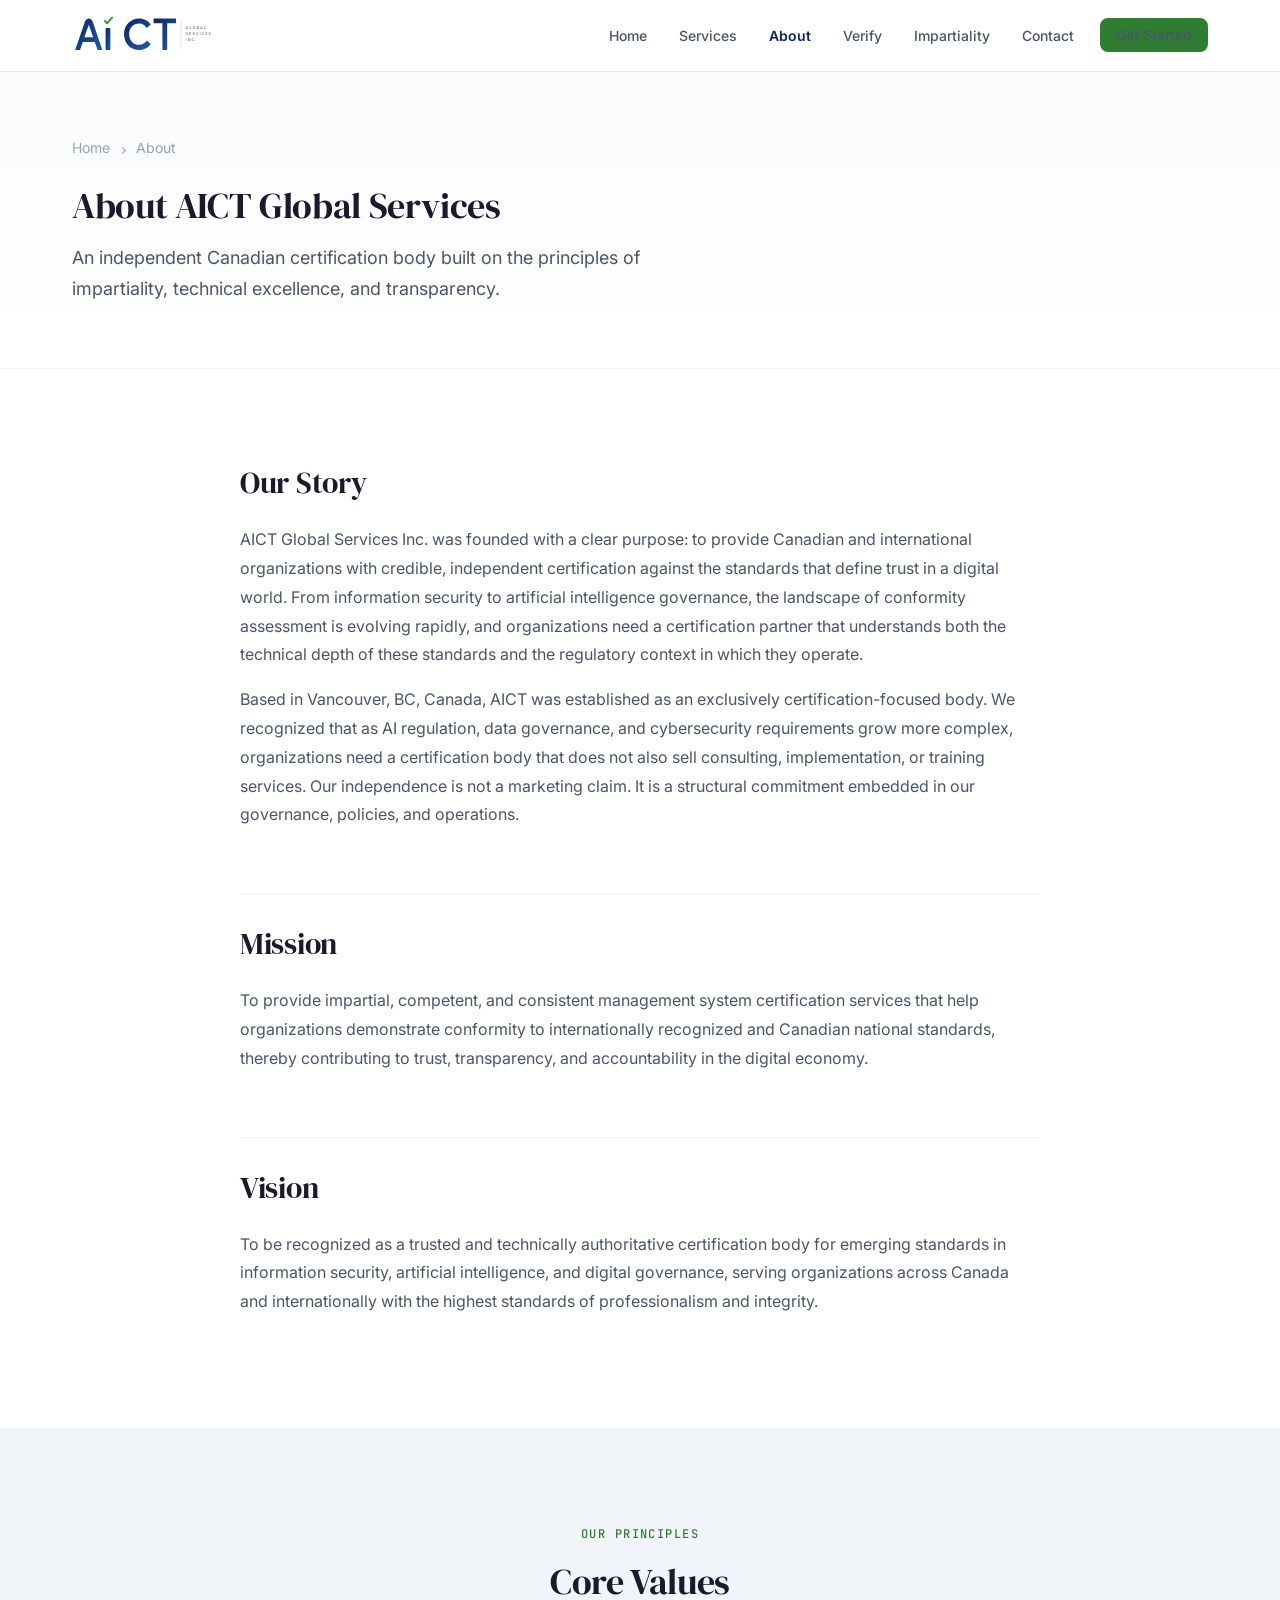
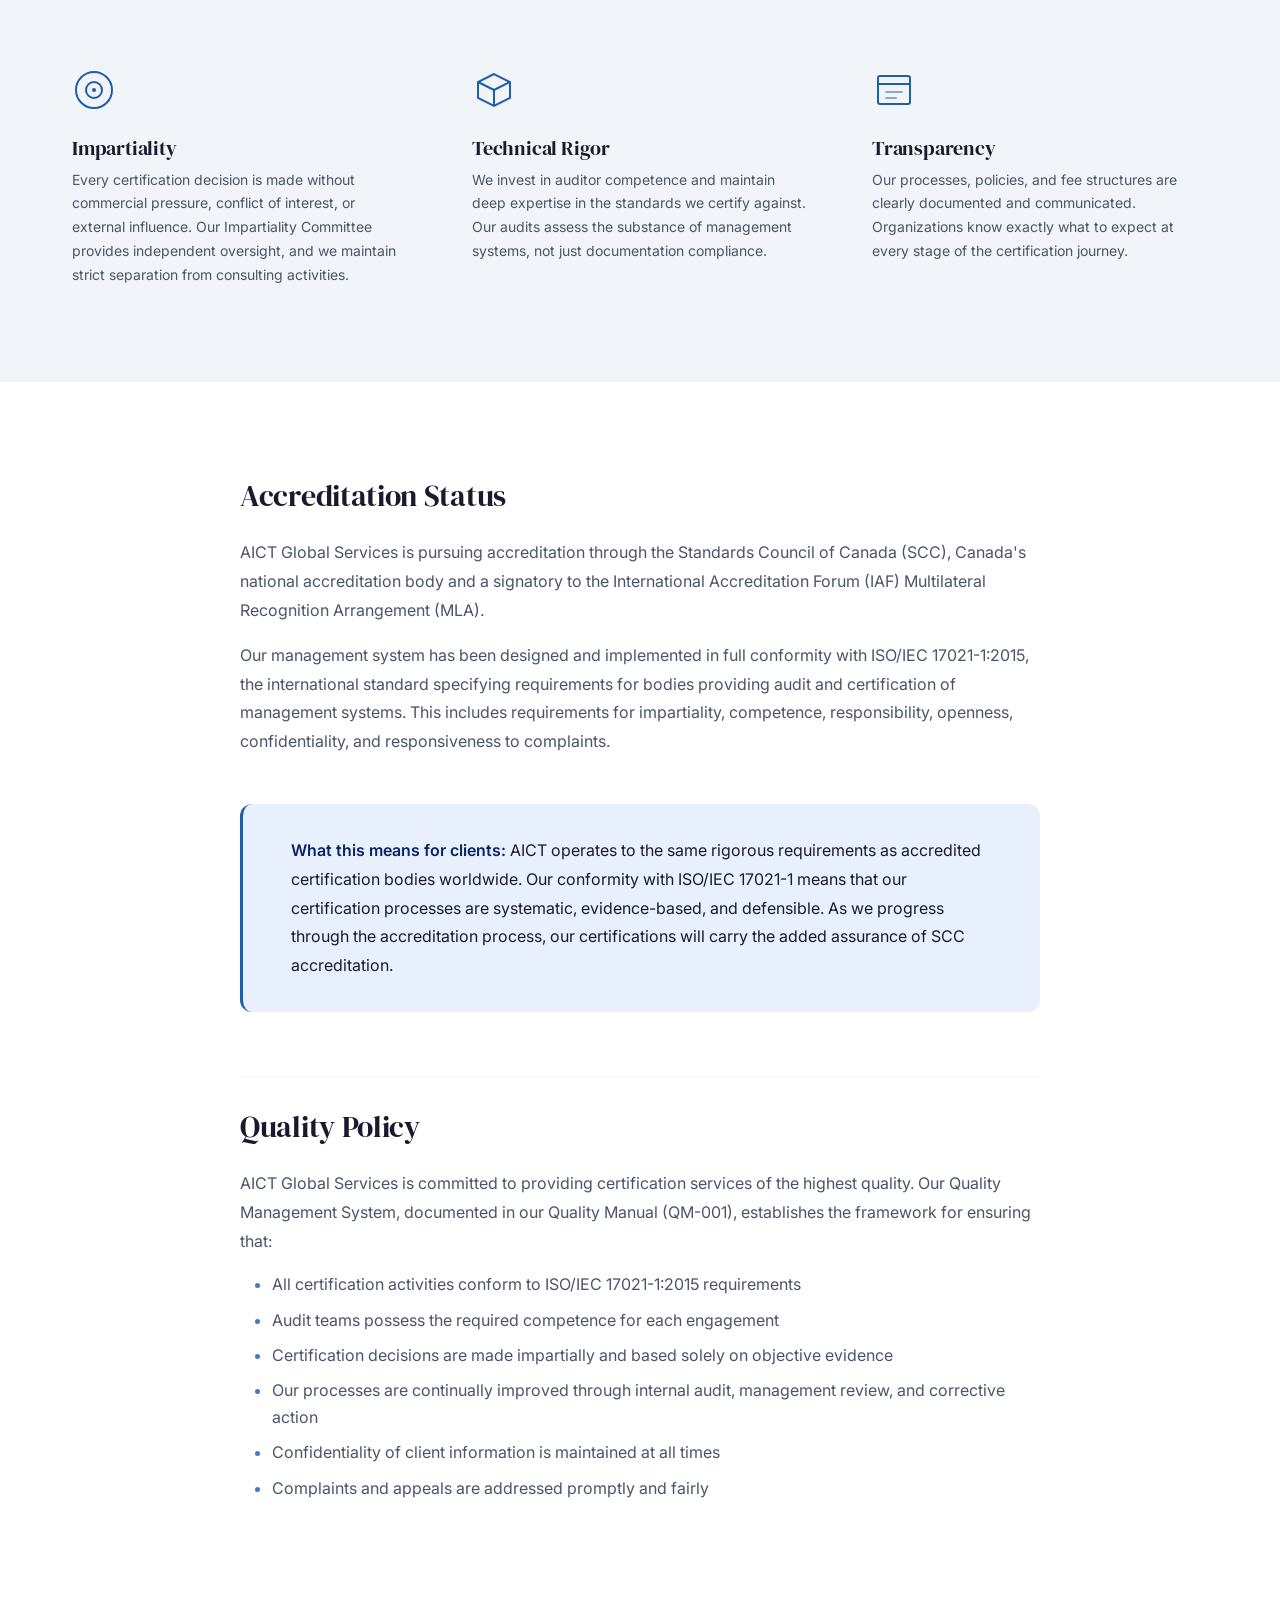
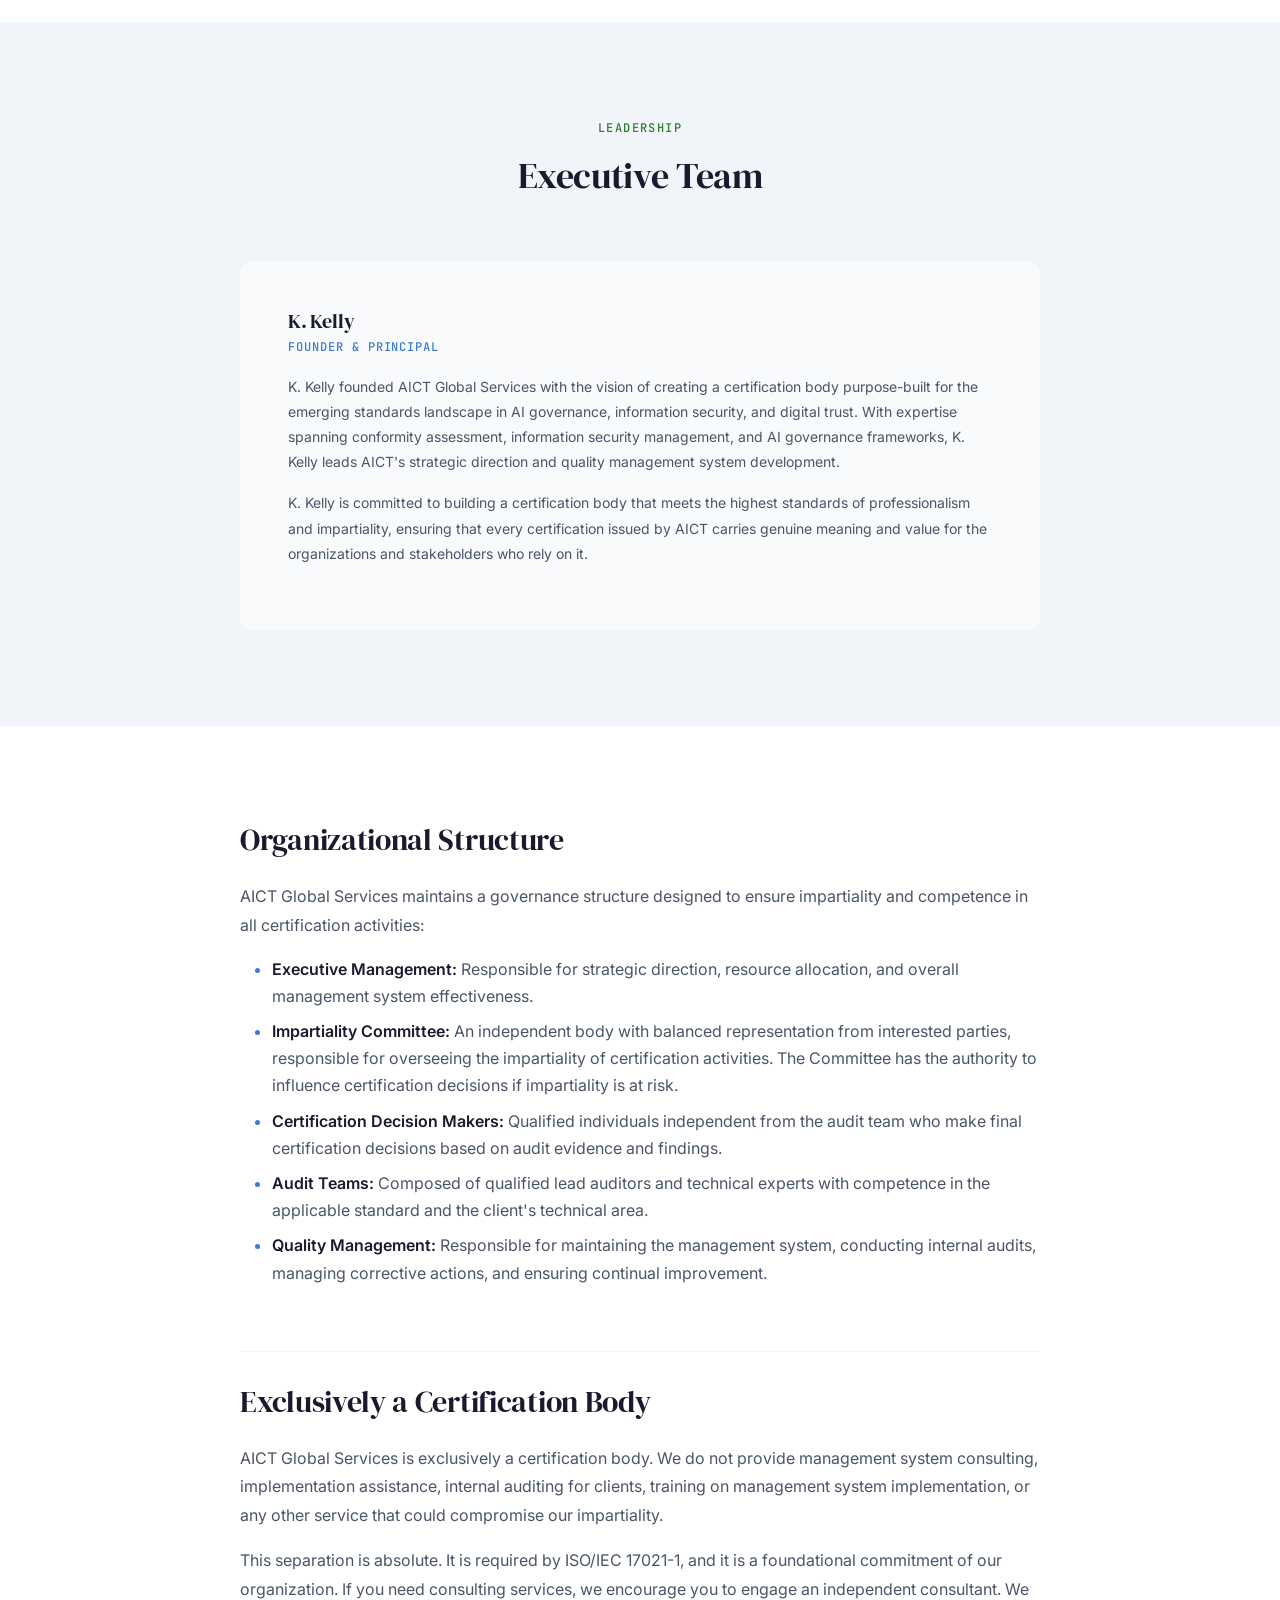
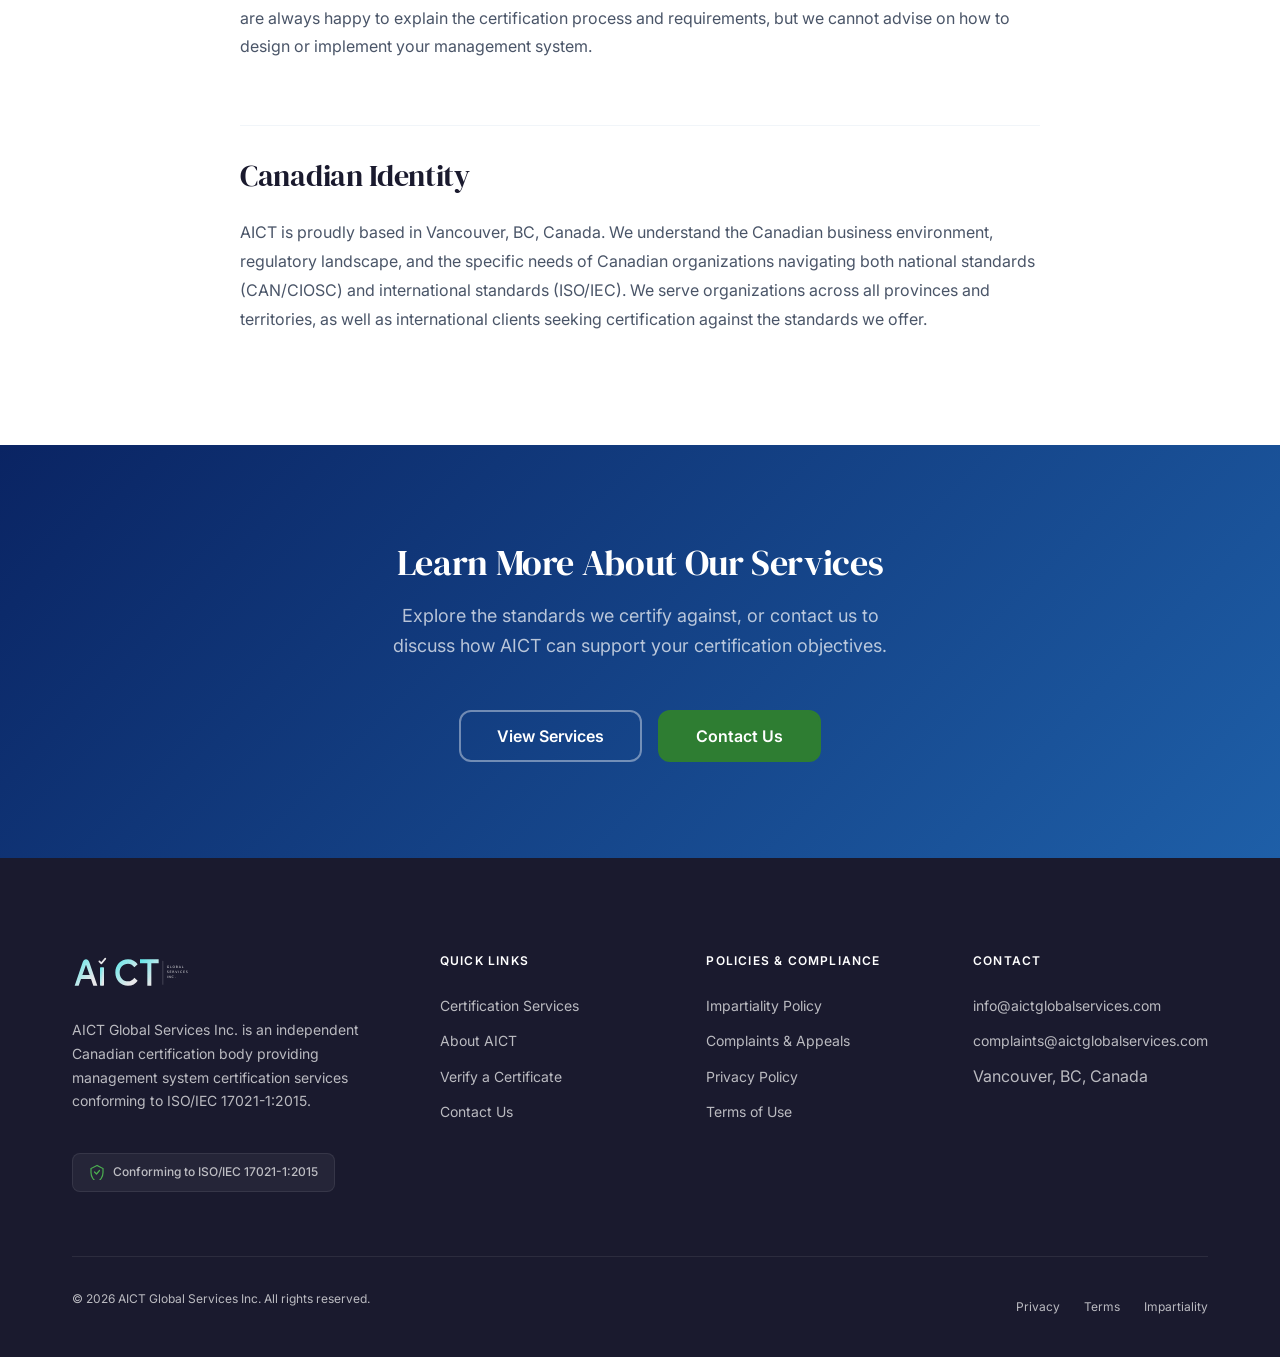
==== commit 0a6b32de: "Update location to Vancouver BC, add SVG logo and favicon - All location references changed to Vanco" ====
--- a/about.html
+++ b/about.html
@@ -8,7 +8,7 @@
   <meta property="og:title" content="About — AICT Global Services">
   <meta property="og:description" content="Our mission, values, leadership, and commitment to conformity assessment excellence.">
   <meta property="og:type" content="website">
-  <link rel="icon" type="image/png" href="logo.png">
+  <link rel="icon" type="image/svg+xml" href="favicon.svg">
   <link rel="stylesheet" href="style.css">
 </head>
 <body>
@@ -20,7 +20,7 @@
 <header class="site-header" role="banner">
   <div class="container">
     <a href="index.html" class="header-logo" aria-label="AICT Global Services home">
-      <img src="logo.png" alt="AICT Global Services" width="180" height="48">
+      <img src="logo.svg" alt="AICT Global Services" width="180" height="48">
     </a>
     <button class="nav-toggle" id="navToggle" aria-label="Toggle navigation" aria-expanded="false" aria-controls="mainNav">
       <span></span><span></span><span></span>
@@ -61,7 +61,7 @@
       <div class="content-block">
         <h2 class="reveal">Our Story</h2>
         <p class="reveal">AICT Global Services Inc. was founded with a clear purpose: to provide Canadian and international organizations with credible, independent certification against the standards that define trust in a digital world. From information security to artificial intelligence governance, the landscape of conformity assessment is evolving rapidly, and organizations need a certification partner that understands both the technical depth of these standards and the regulatory context in which they operate.</p>
-        <p class="reveal">Based in British Columbia, Canada, AICT was established as an exclusively certification-focused body. We recognized that as AI regulation, data governance, and cybersecurity requirements grow more complex, organizations need a certification body that does not also sell consulting, implementation, or training services. Our independence is not a marketing claim. It is a structural commitment embedded in our governance, policies, and operations.</p>
+        <p class="reveal">Based in Vancouver, BC, Canada, AICT was established as an exclusively certification-focused body. We recognized that as AI regulation, data governance, and cybersecurity requirements grow more complex, organizations need a certification body that does not also sell consulting, implementation, or training services. Our independence is not a marketing claim. It is a structural commitment embedded in our governance, policies, and operations.</p>
 
         <h2 class="reveal">Mission</h2>
         <p class="reveal">To provide impartial, competent, and consistent management system certification services that help organizations demonstrate conformity to internationally recognized and Canadian national standards, thereby contributing to trust, transparency, and accountability in the digital economy.</p>
@@ -185,7 +185,7 @@
         <p class="reveal">This separation is absolute. It is required by ISO/IEC 17021-1, and it is a foundational commitment of our organization. If you need consulting services, we encourage you to engage an independent consultant. We are always happy to explain the certification process and requirements, but we cannot advise on how to design or implement your management system.</p>
 
         <h2 class="reveal">Canadian Identity</h2>
-        <p class="reveal">AICT is proudly based in British Columbia, Canada. We understand the Canadian business environment, regulatory landscape, and the specific needs of Canadian organizations navigating both national standards (CAN/CIOSC) and international standards (ISO/IEC). We serve organizations across all provinces and territories, as well as international clients seeking certification against the standards we offer.</p>
+        <p class="reveal">AICT is proudly based in Vancouver, BC, Canada. We understand the Canadian business environment, regulatory landscape, and the specific needs of Canadian organizations navigating both national standards (CAN/CIOSC) and international standards (ISO/IEC). We serve organizations across all provinces and territories, as well as international clients seeking certification against the standards we offer.</p>
       </div>
     </div>
   </section>
@@ -209,7 +209,7 @@
   <div class="container">
     <div class="footer-grid">
       <div class="footer-brand">
-        <img src="logo.png" alt="AICT Global Services">
+        <img src="logo.svg" alt="AICT Global Services">
         <p>AICT Global Services Inc. is an independent Canadian certification body providing management system certification services conforming to ISO/IEC 17021-1:2015.</p>
         <div class="footer-conformity">
           <svg viewBox="0 0 16 16" fill="none" xmlns="http://www.w3.org/2000/svg" aria-hidden="true"><path d="M8 1.5L2 4.5v4c0 4.2 2.6 8.1 6 9 3.4-.9 6-4.8 6-9v-4L8 1.5z" stroke="currentColor" stroke-width="1.2" fill="none"/><path d="M5.5 8l2 2 3-3.5" stroke="currentColor" stroke-width="1.2" stroke-linecap="round" stroke-linejoin="round"/></svg>
@@ -239,7 +239,7 @@
         <ul>
           <li><a href="mailto:info@aictglobalservices.com">info@aictglobalservices.com</a></li>
           <li><a href="mailto:complaints@aictglobalservices.com">complaints@aictglobalservices.com</a></li>
-          <li>British Columbia, Canada</li>
+          <li>Vancouver, BC, Canada</li>
         </ul>
       </div>
     </div>
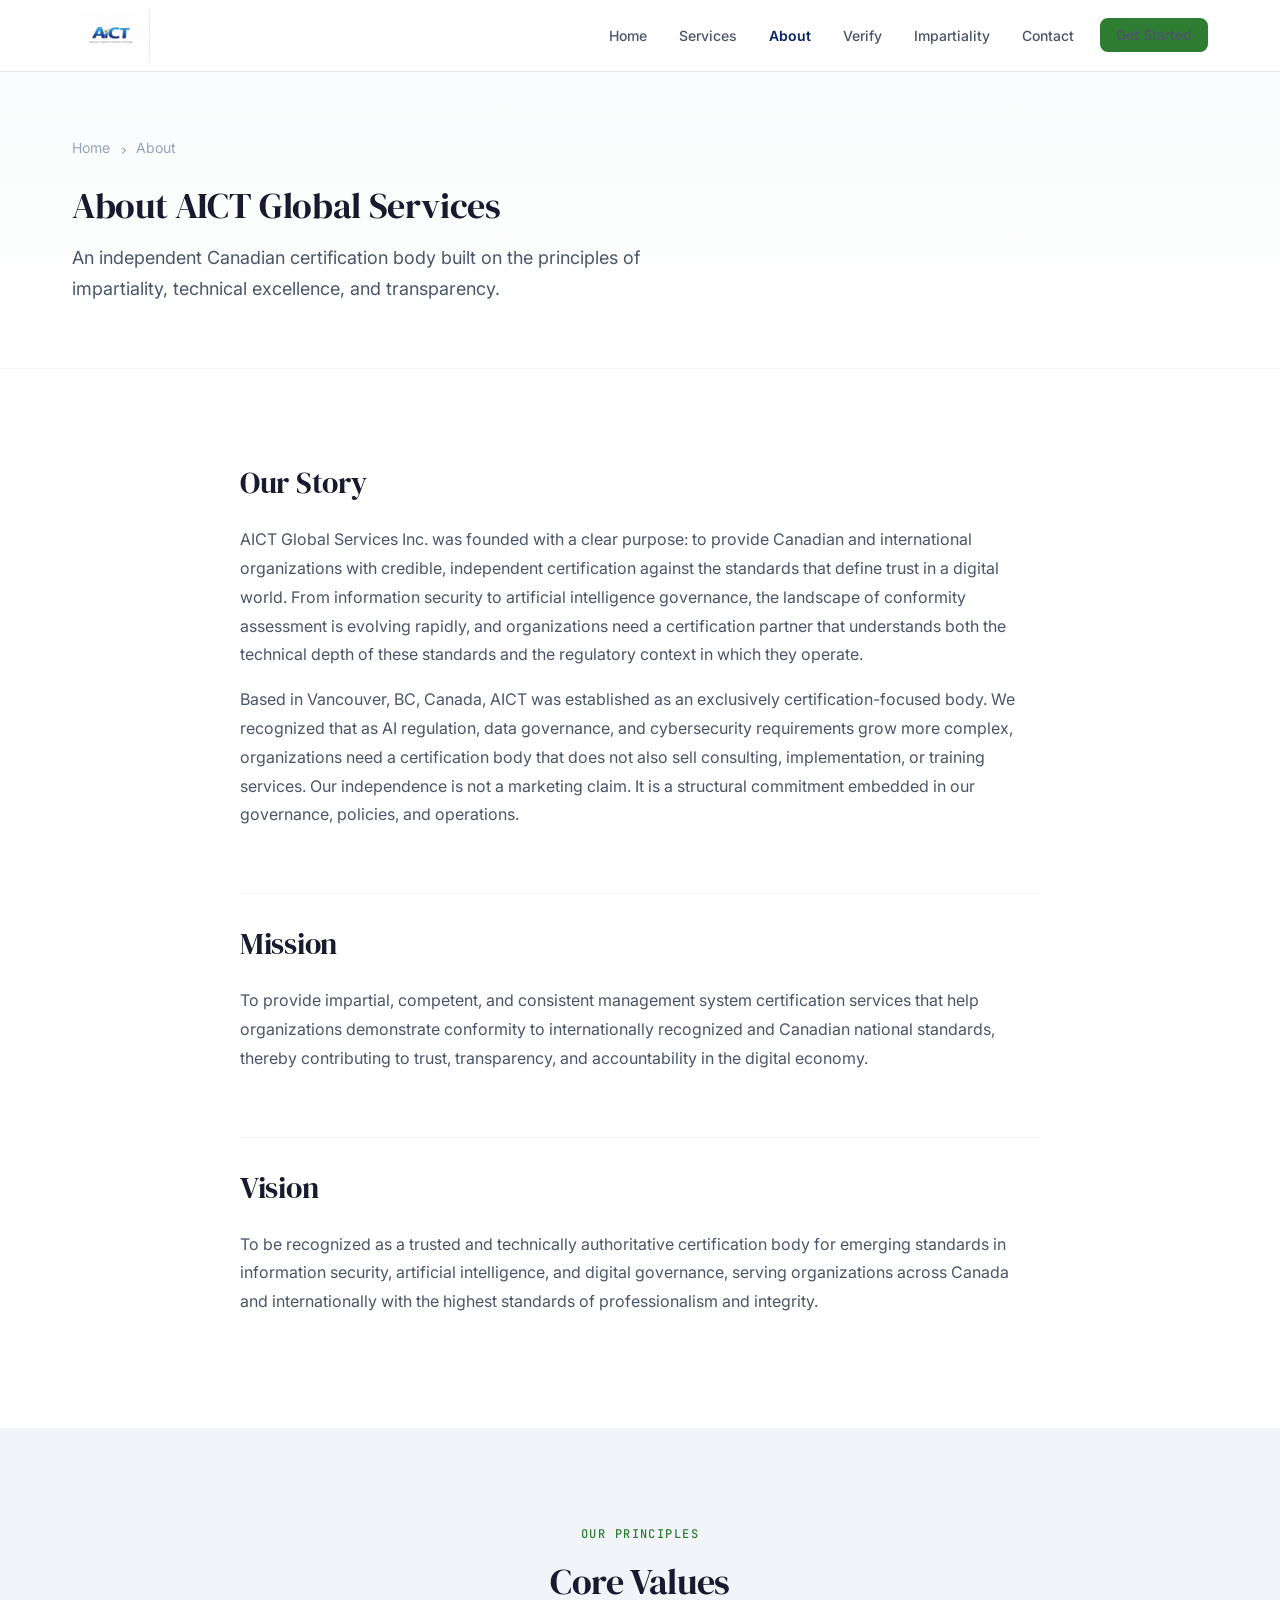
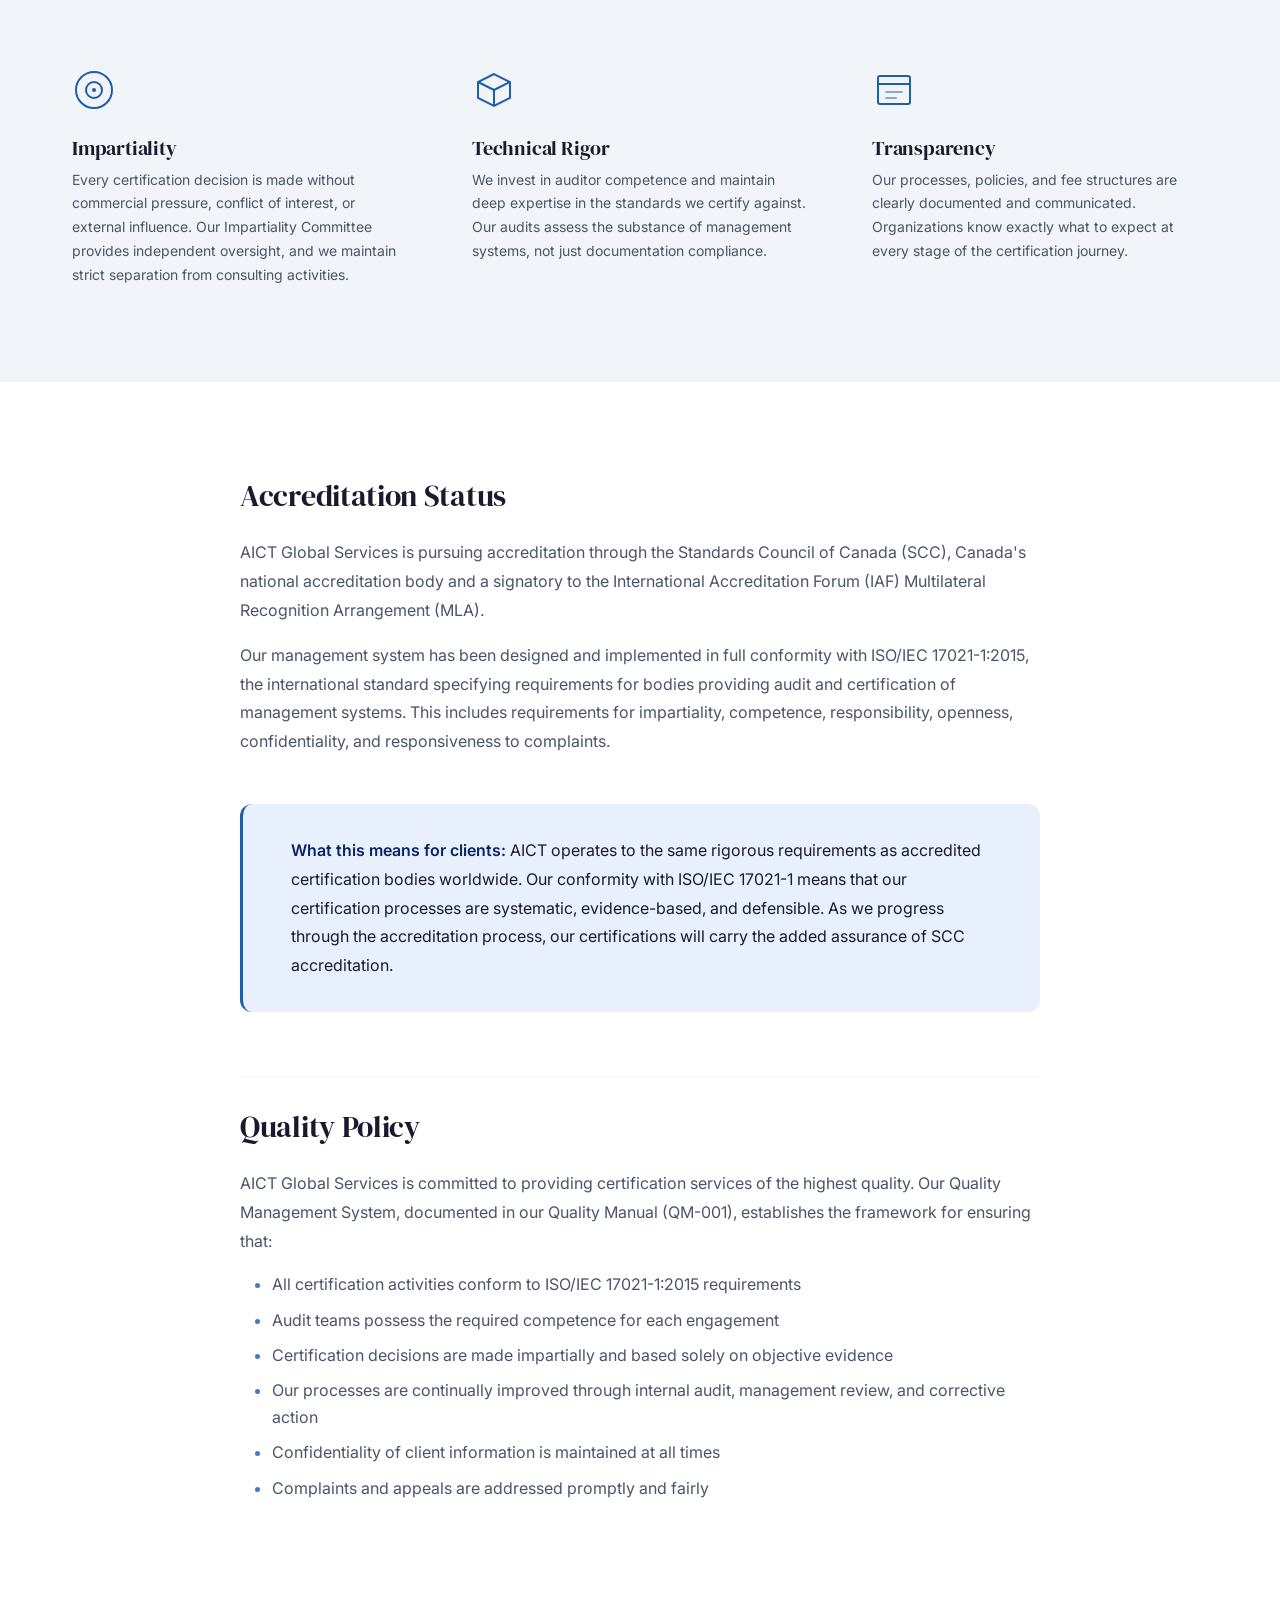
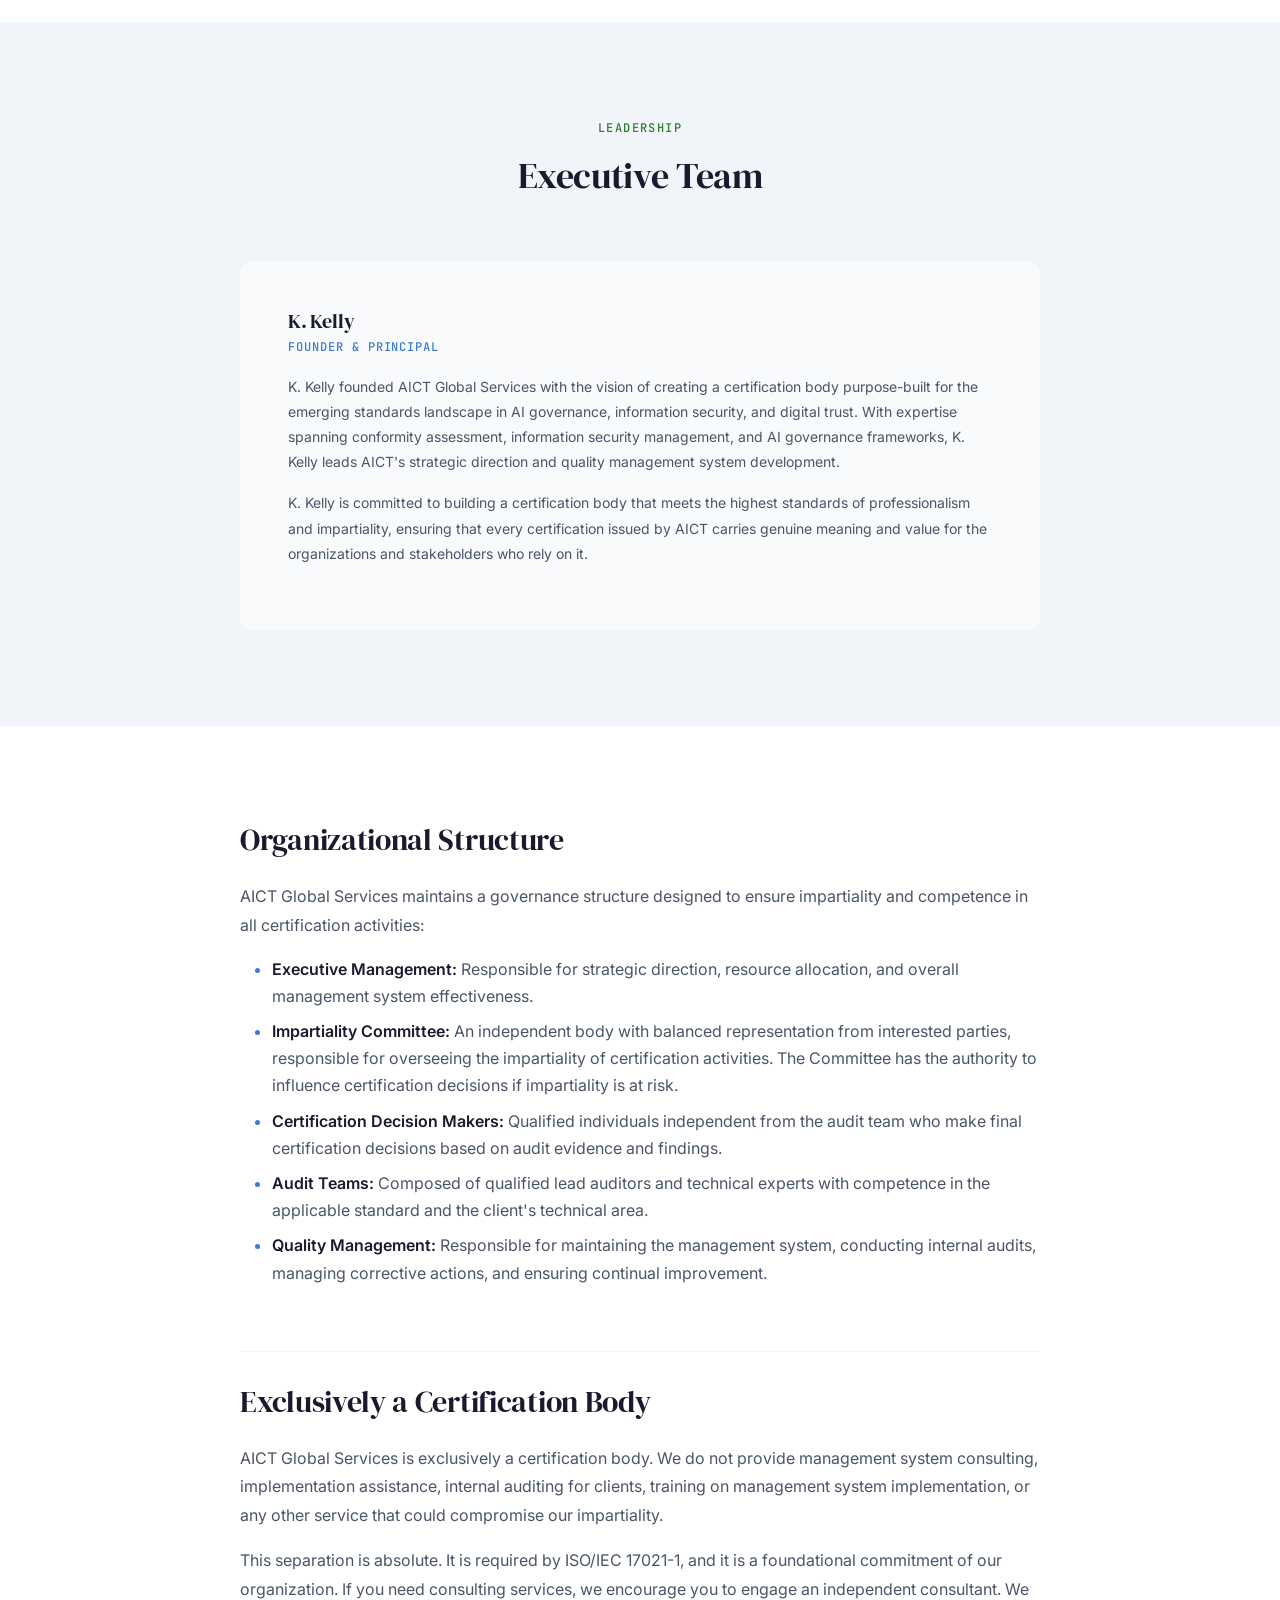
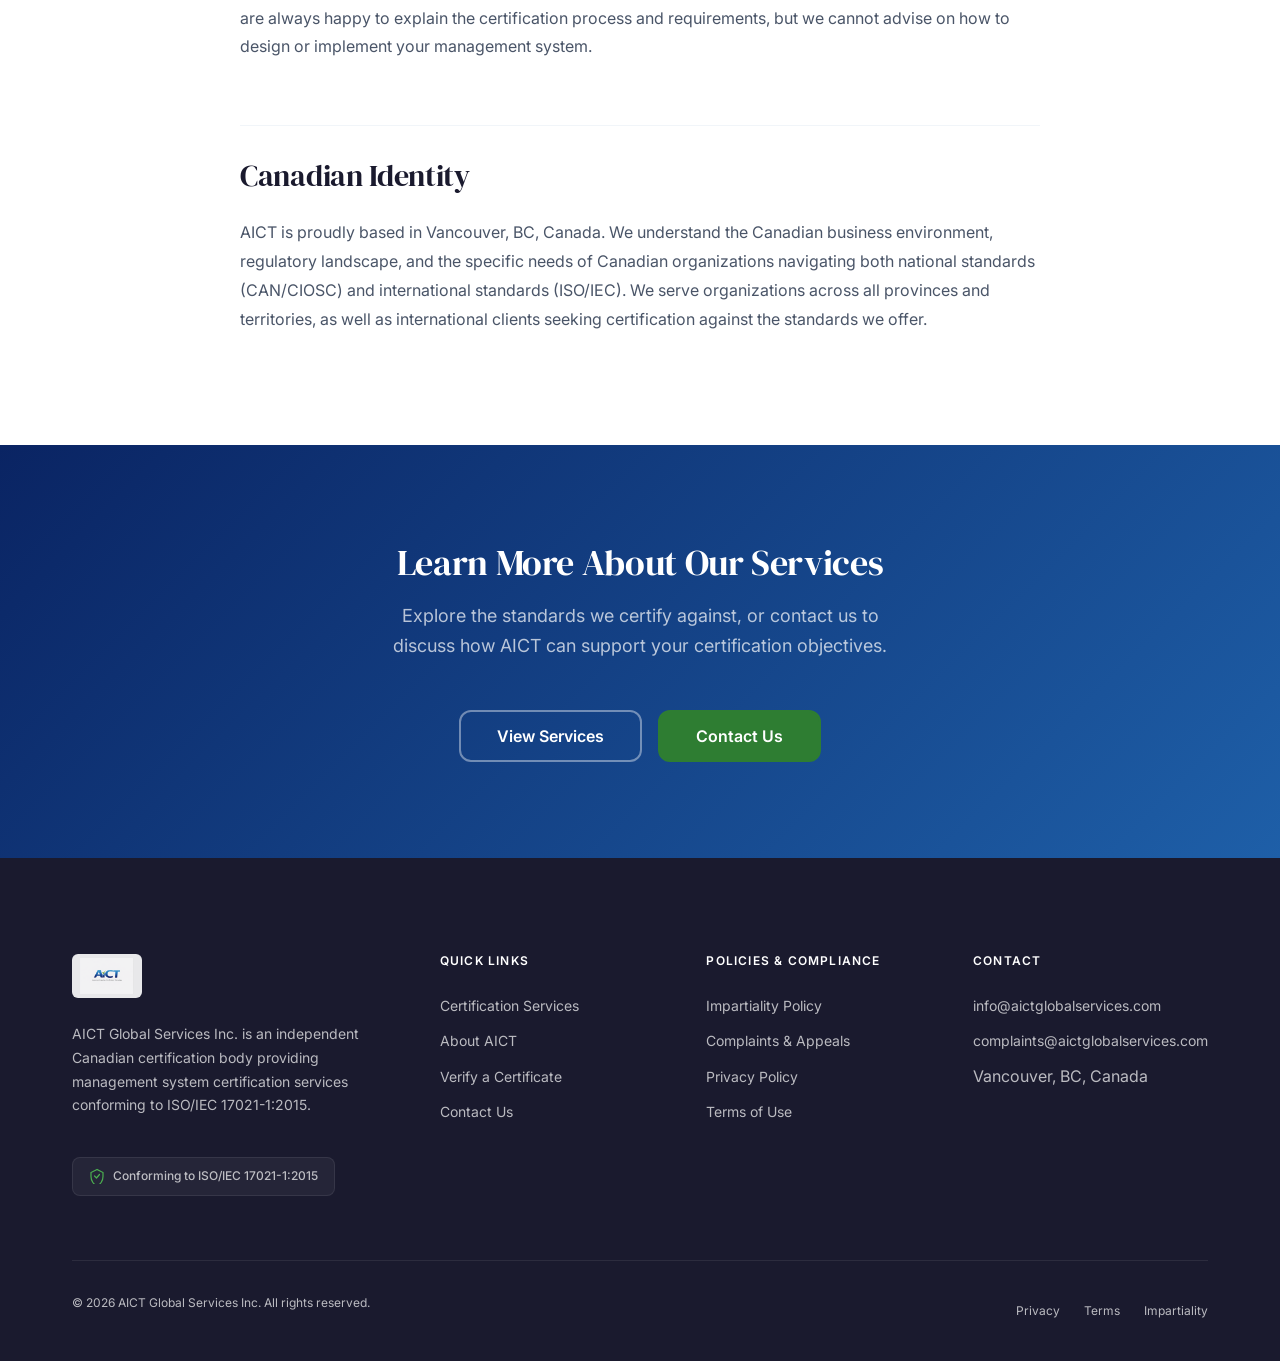
==== commit 8b2561fa: "Use original professional PNG logo, fix header/footer integration - Restored original AICT logo PNG " ====
--- a/about.html
+++ b/about.html
@@ -20,7 +20,7 @@
 <header class="site-header" role="banner">
   <div class="container">
     <a href="index.html" class="header-logo" aria-label="AICT Global Services home">
-      <img src="logo.svg" alt="AICT Global Services" width="180" height="48">
+      <img src="logo.png" alt="AICT Global Services" width="180" height="48">
     </a>
     <button class="nav-toggle" id="navToggle" aria-label="Toggle navigation" aria-expanded="false" aria-controls="mainNav">
       <span></span><span></span><span></span>
@@ -209,7 +209,7 @@
   <div class="container">
     <div class="footer-grid">
       <div class="footer-brand">
-        <img src="logo.svg" alt="AICT Global Services">
+        <img src="logo.png" alt="AICT Global Services">
         <p>AICT Global Services Inc. is an independent Canadian certification body providing management system certification services conforming to ISO/IEC 17021-1:2015.</p>
         <div class="footer-conformity">
           <svg viewBox="0 0 16 16" fill="none" xmlns="http://www.w3.org/2000/svg" aria-hidden="true"><path d="M8 1.5L2 4.5v4c0 4.2 2.6 8.1 6 9 3.4-.9 6-4.8 6-9v-4L8 1.5z" stroke="currentColor" stroke-width="1.2" fill="none"/><path d="M5.5 8l2 2 3-3.5" stroke="currentColor" stroke-width="1.2" stroke-linecap="round" stroke-linejoin="round"/></svg>
--- a/style.css
+++ b/style.css
@@ -322,9 +322,10 @@
 }
 
 .header-logo img {
-  height: 48px;
+  height: 52px;
   width: auto;
   display: block;
+  object-fit: contain;
 }
 
 .main-nav {
@@ -905,10 +906,12 @@
 }
 
 .footer-brand img {
-  height: 40px;
+  height: 44px;
   width: auto;
-  opacity: 0.9;
-  filter: brightness(10);
+  opacity: 0.95;
+  background: rgba(255,255,255,0.95);
+  border-radius: 6px;
+  padding: 4px 8px;
 }
 
 .footer-conformity {
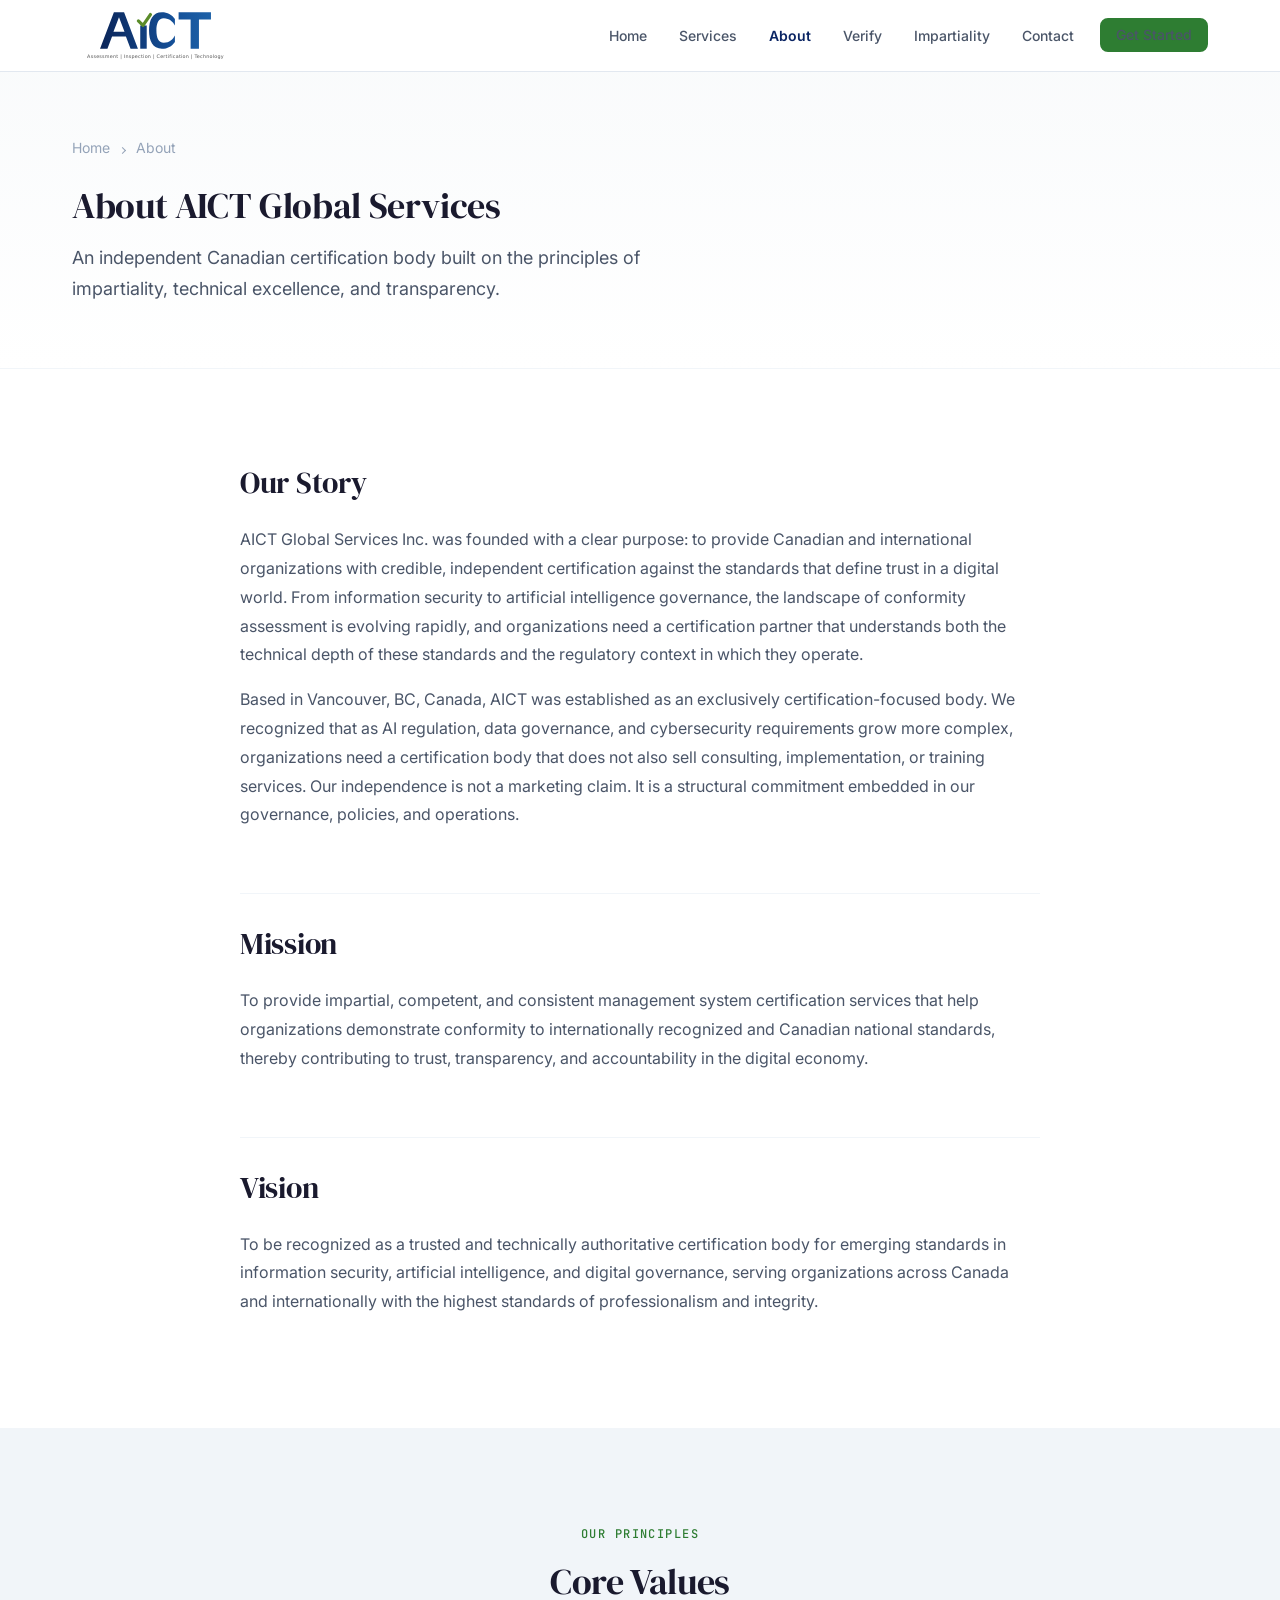
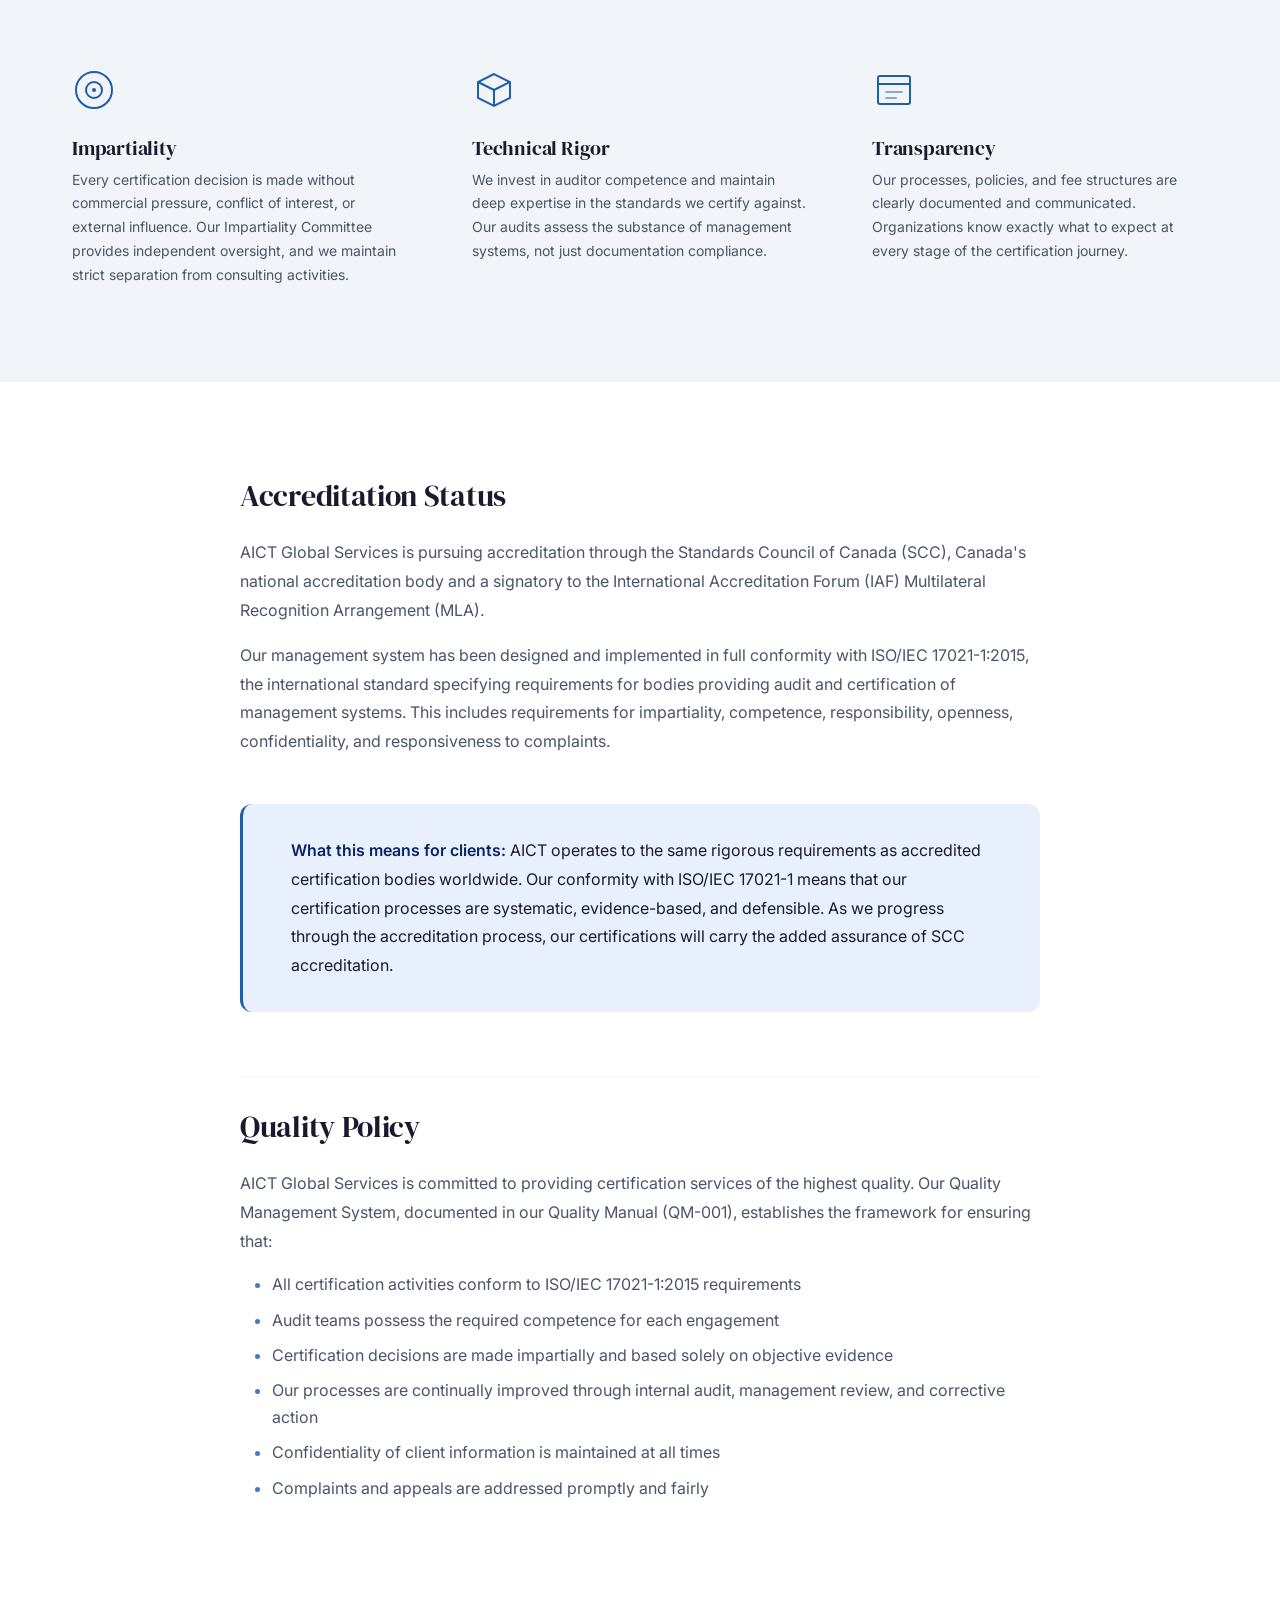
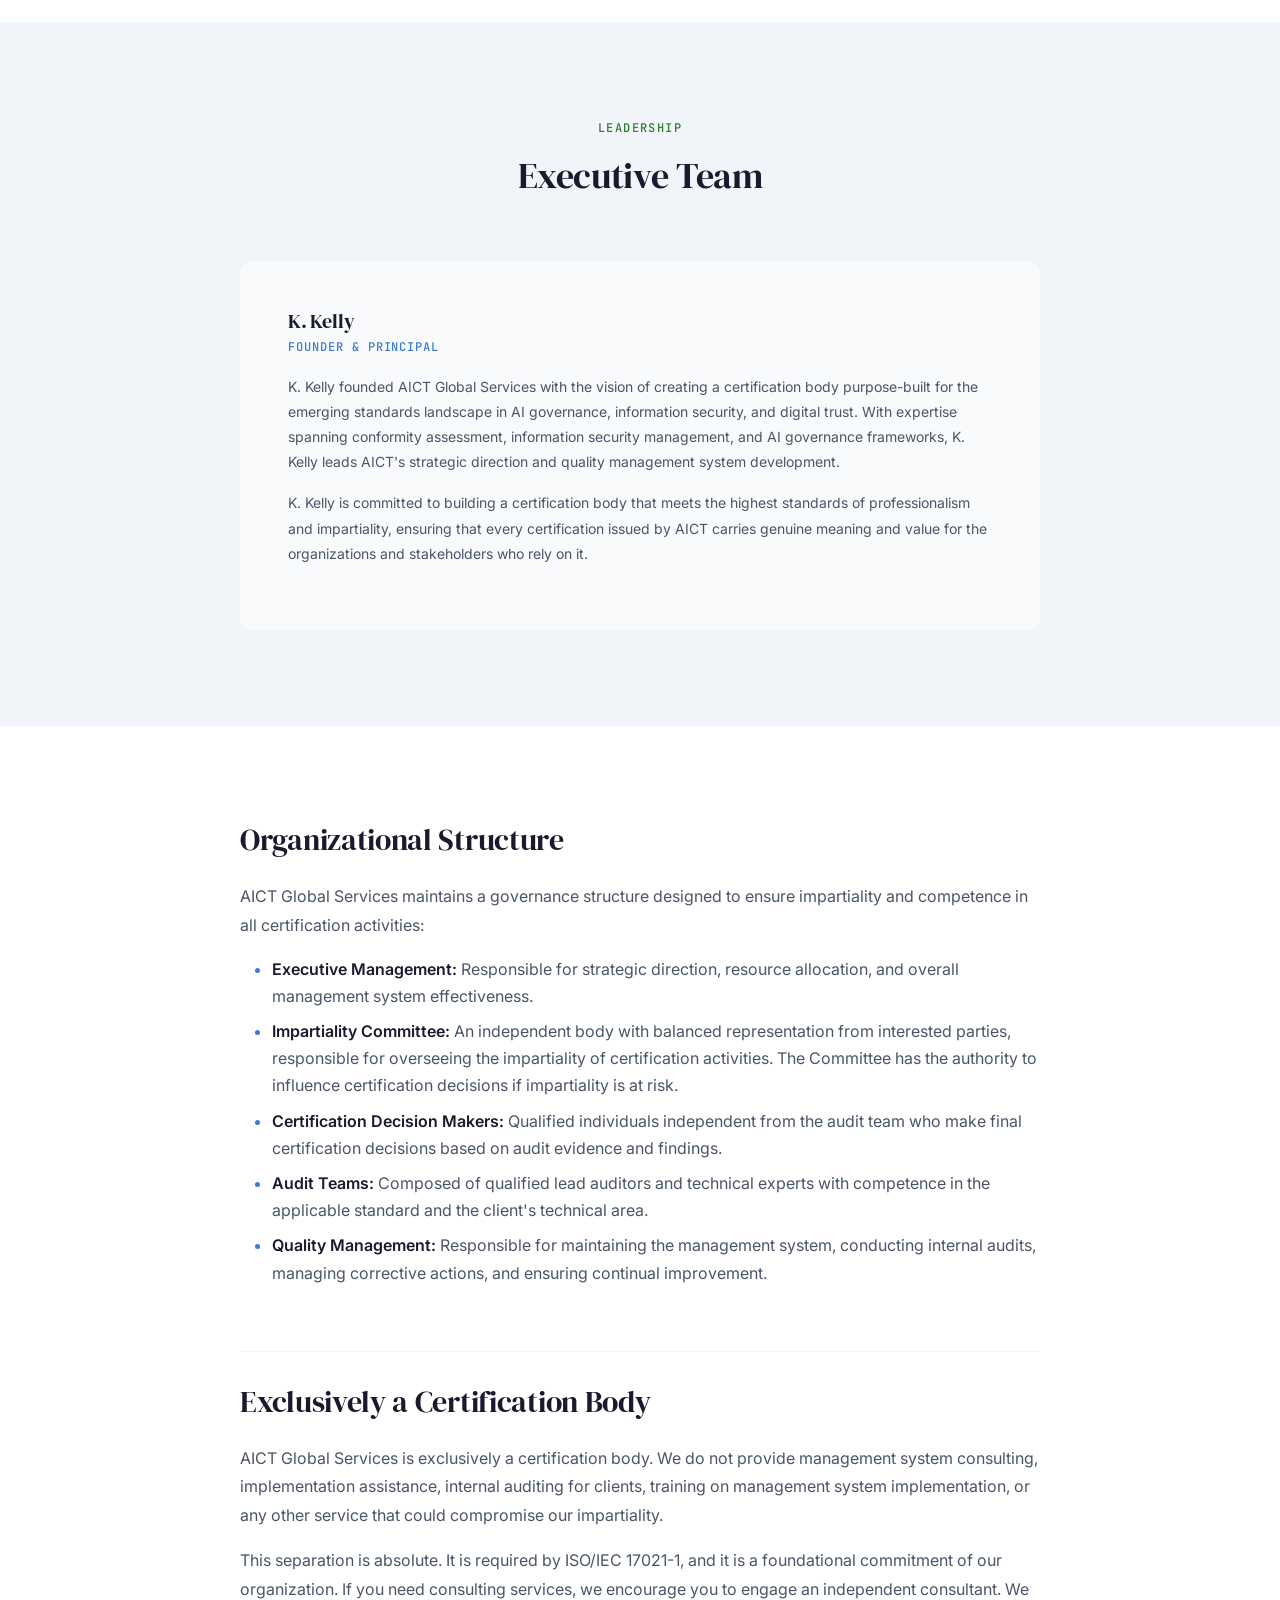
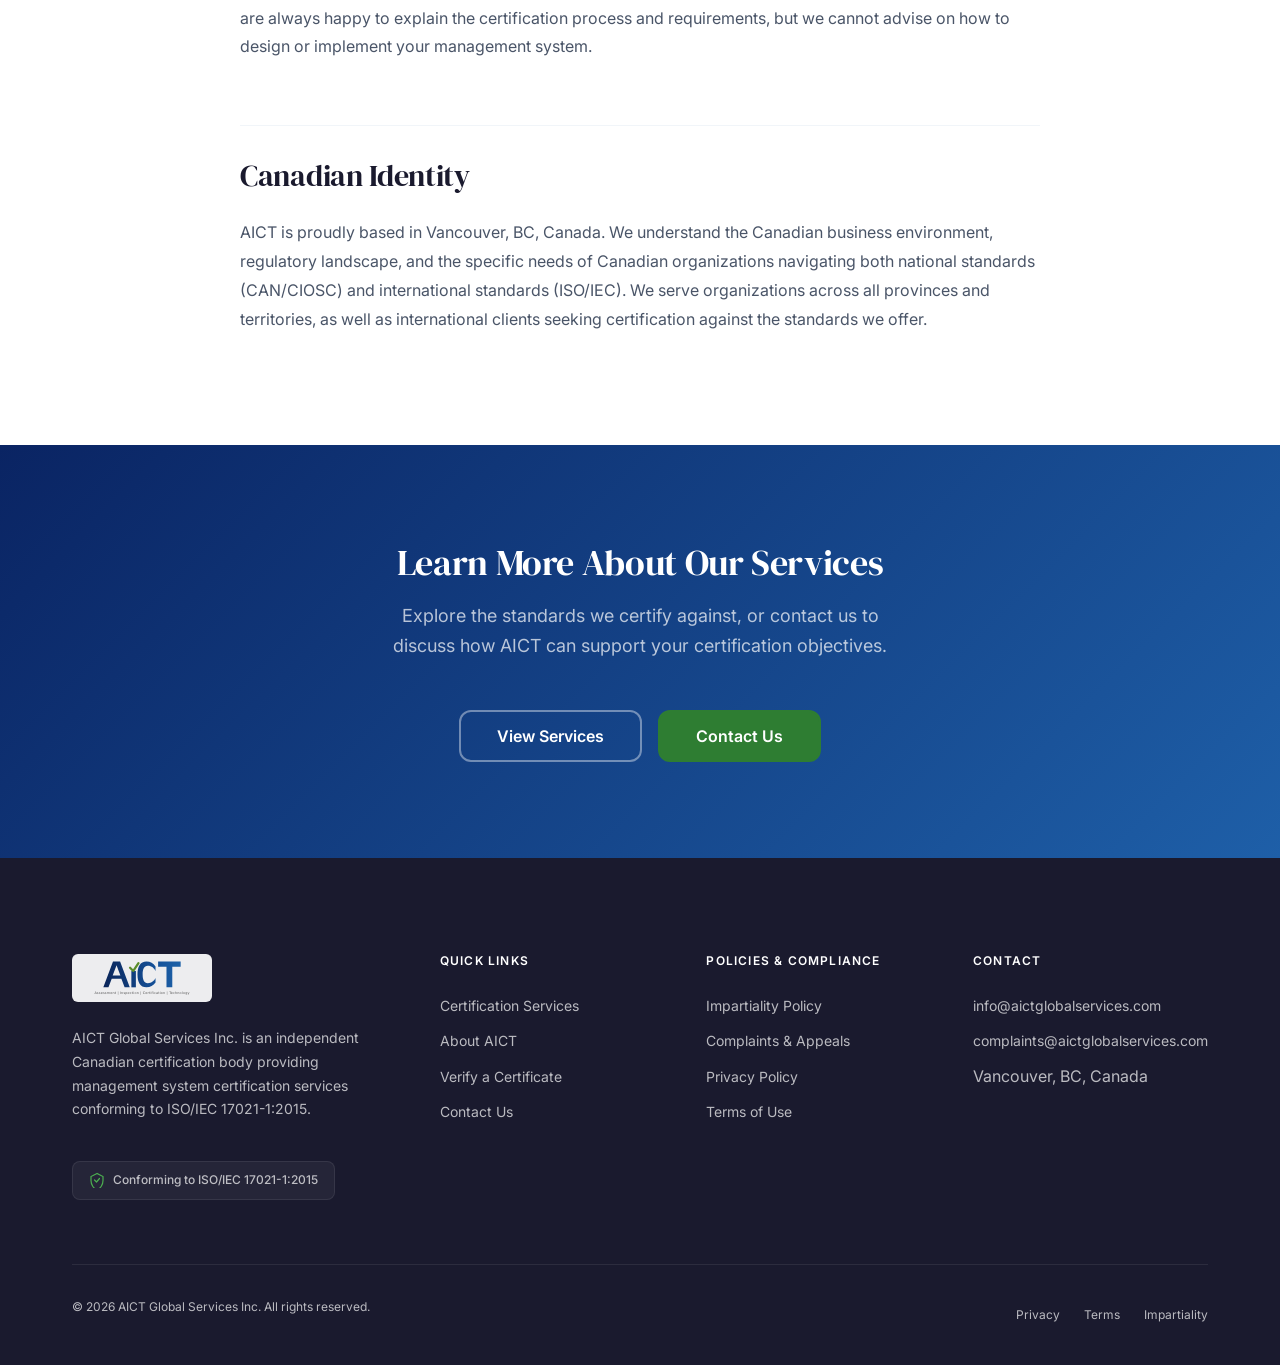
==== commit 462443f4: "New SVG logo replicating original design with vector paths - Bold geometric letter paths for A, i, C" ====
--- a/about.html
+++ b/about.html
@@ -20,7 +20,7 @@
 <header class="site-header" role="banner">
   <div class="container">
     <a href="index.html" class="header-logo" aria-label="AICT Global Services home">
-      <img src="logo.png" alt="AICT Global Services" width="180" height="48">
+      <img src="logo.svg" alt="AICT Global Services" width="180" height="48">
     </a>
     <button class="nav-toggle" id="navToggle" aria-label="Toggle navigation" aria-expanded="false" aria-controls="mainNav">
       <span></span><span></span><span></span>
@@ -209,7 +209,7 @@
   <div class="container">
     <div class="footer-grid">
       <div class="footer-brand">
-        <img src="logo.png" alt="AICT Global Services">
+        <img src="logo.svg" alt="AICT Global Services">
         <p>AICT Global Services Inc. is an independent Canadian certification body providing management system certification services conforming to ISO/IEC 17021-1:2015.</p>
         <div class="footer-conformity">
           <svg viewBox="0 0 16 16" fill="none" xmlns="http://www.w3.org/2000/svg" aria-hidden="true"><path d="M8 1.5L2 4.5v4c0 4.2 2.6 8.1 6 9 3.4-.9 6-4.8 6-9v-4L8 1.5z" stroke="currentColor" stroke-width="1.2" fill="none"/><path d="M5.5 8l2 2 3-3.5" stroke="currentColor" stroke-width="1.2" stroke-linecap="round" stroke-linejoin="round"/></svg>
--- a/style.css
+++ b/style.css
@@ -906,12 +906,11 @@
 }
 
 .footer-brand img {
-  height: 44px;
+  height: 48px;
   width: auto;
-  opacity: 0.95;
-  background: rgba(255,255,255,0.95);
+  background: rgba(255,255,255,0.92);
   border-radius: 6px;
-  padding: 4px 8px;
+  padding: 6px 12px;
 }
 
 .footer-conformity {
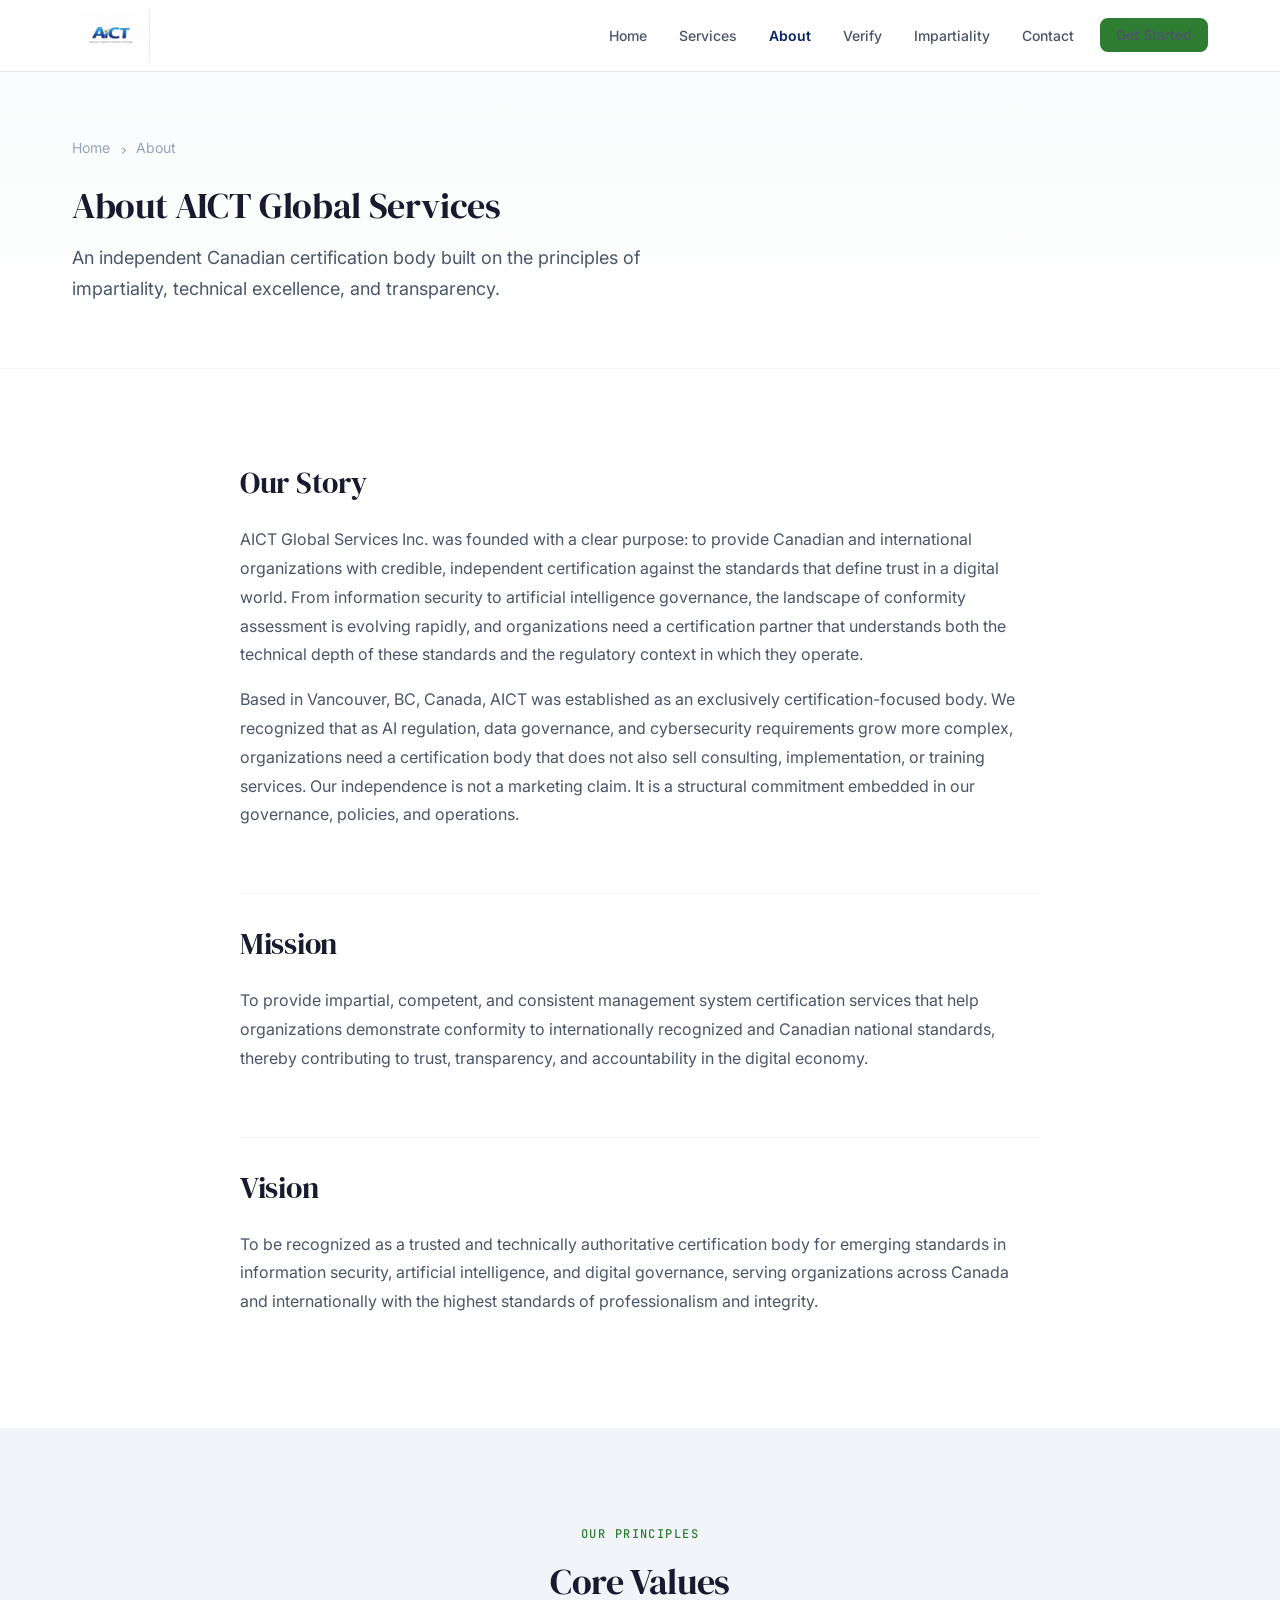
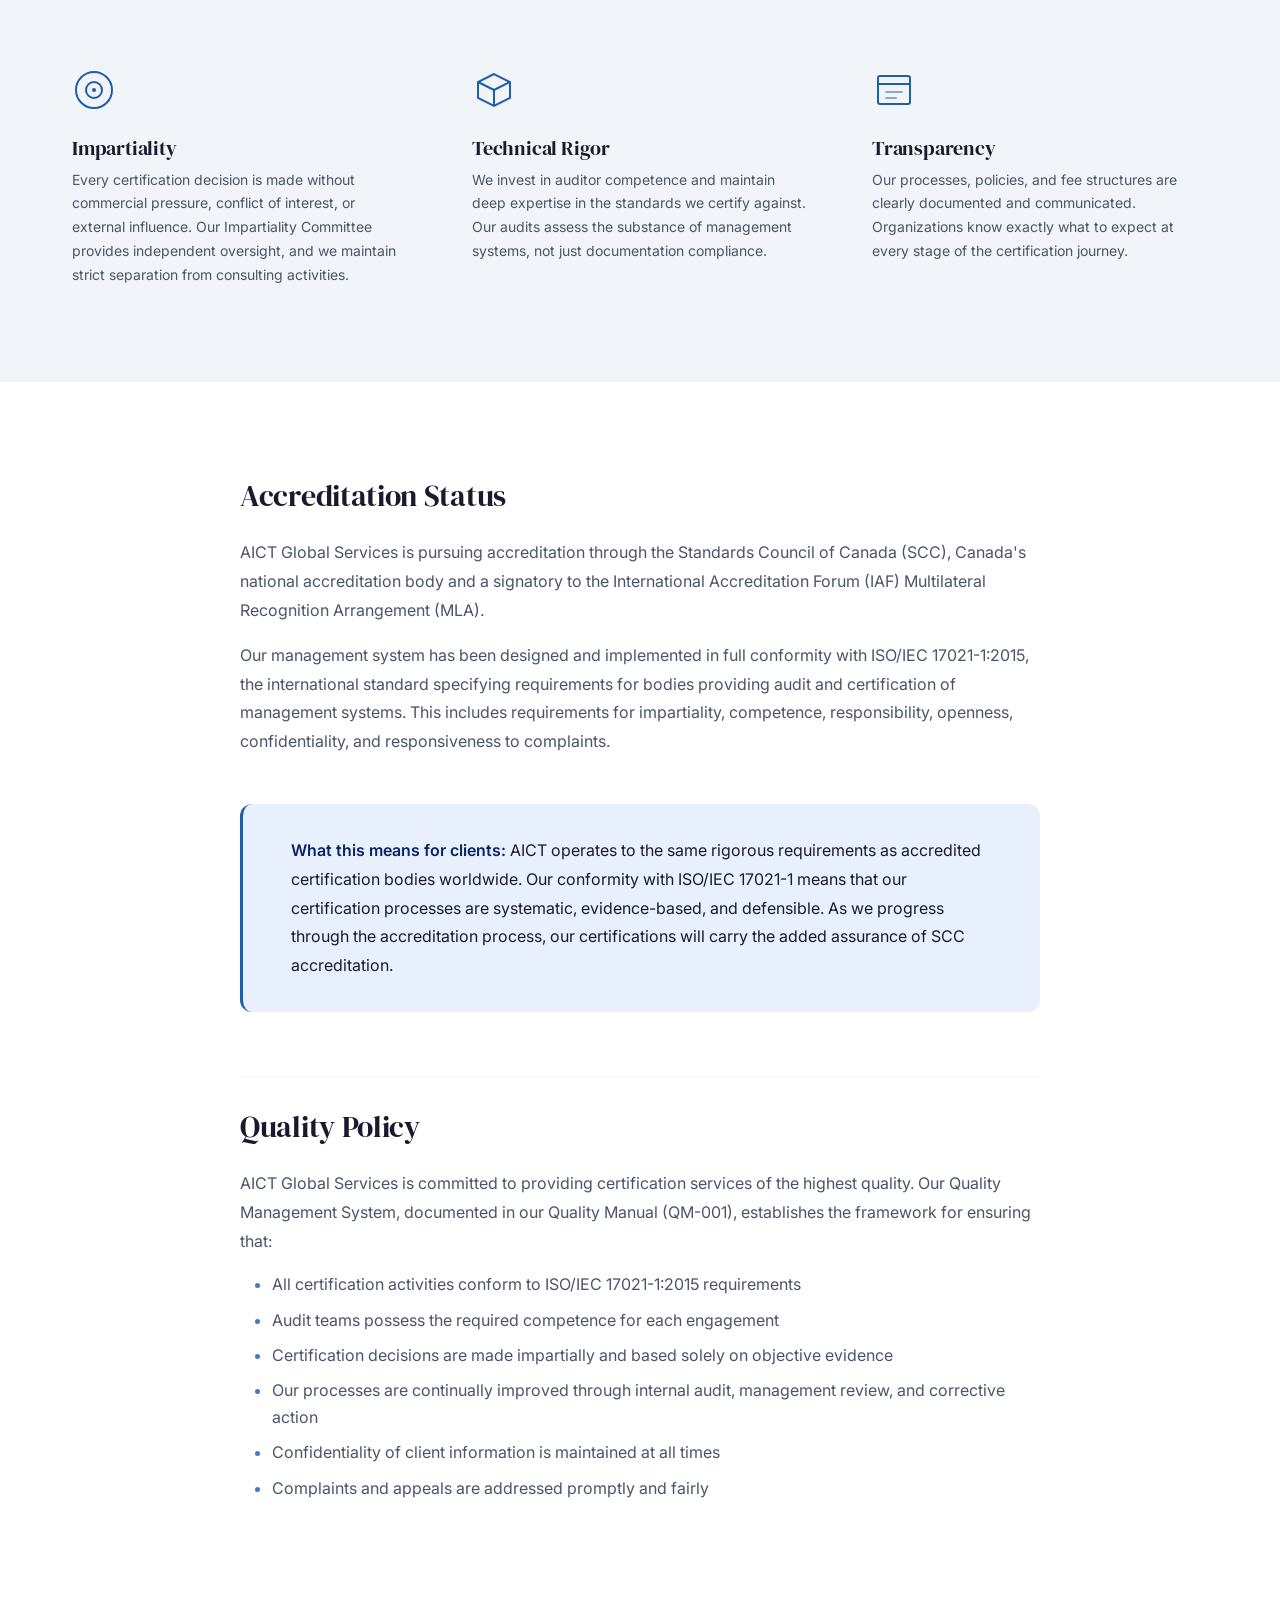
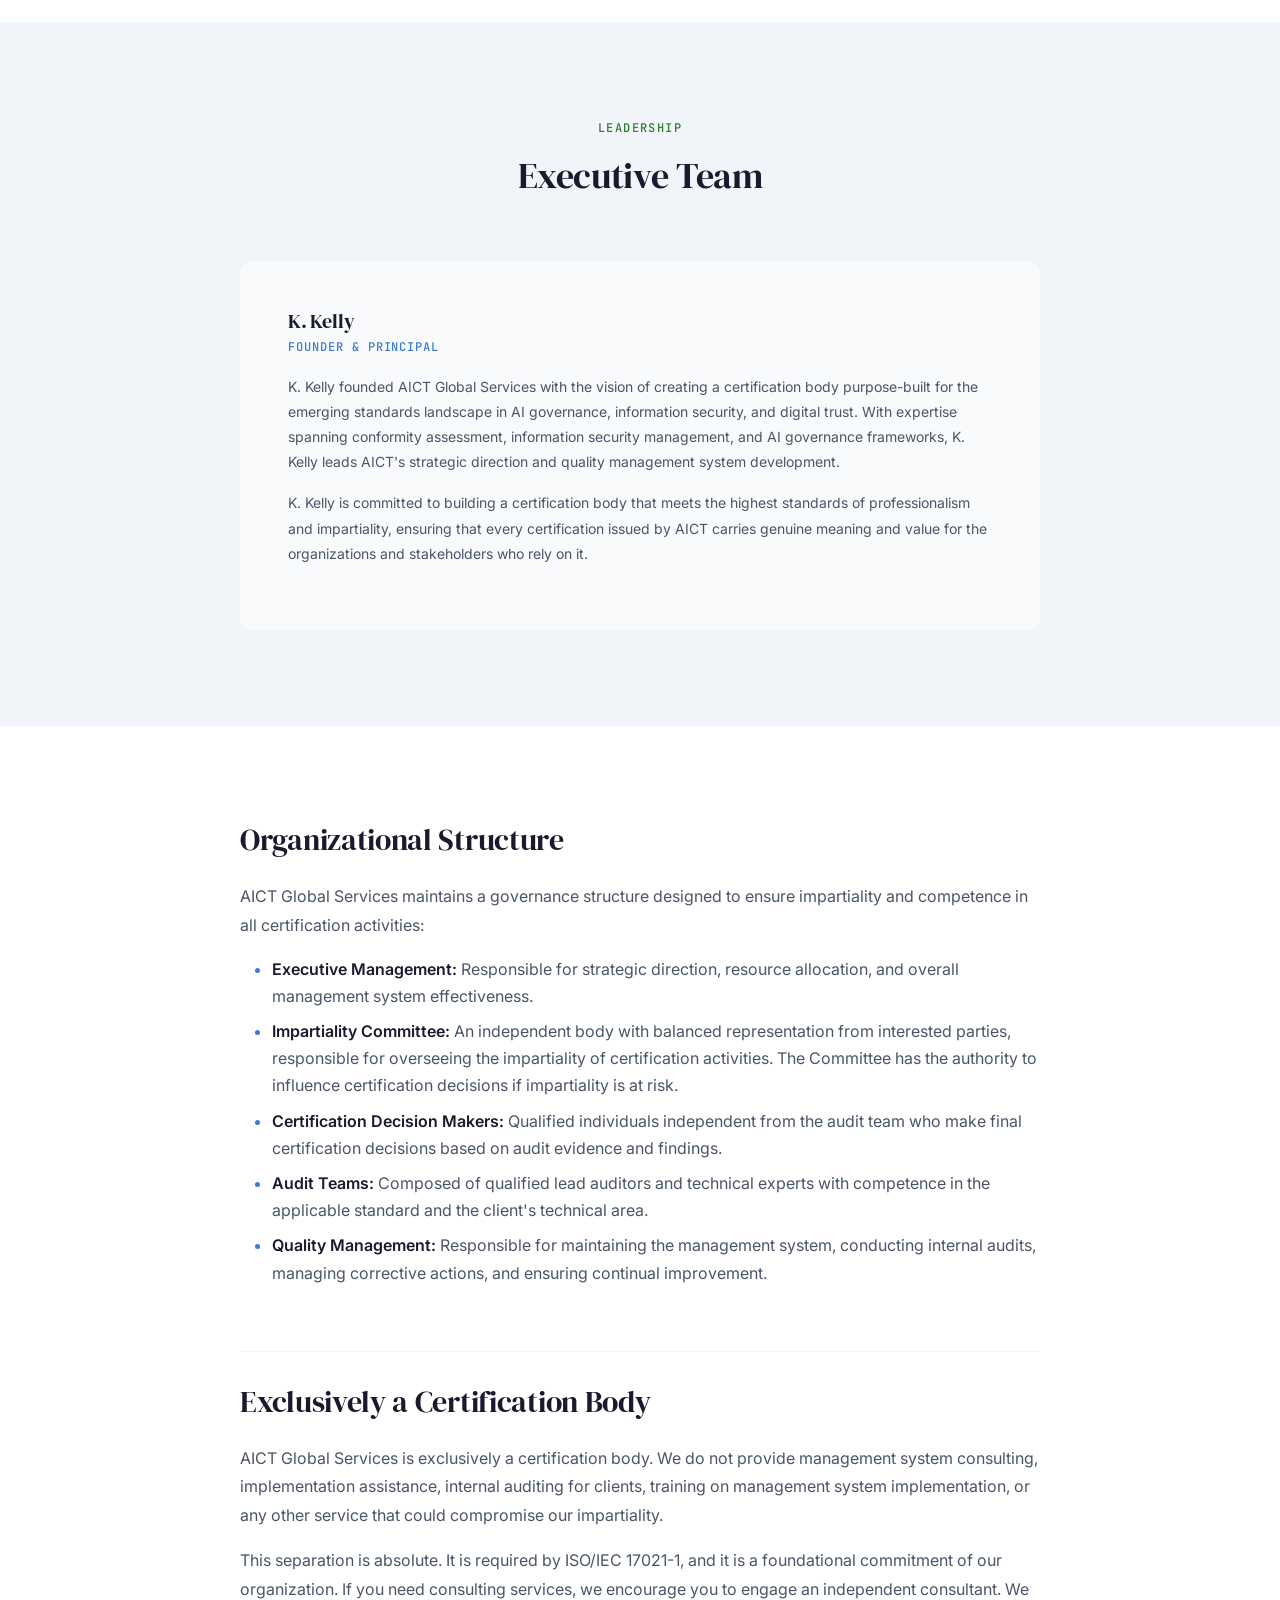
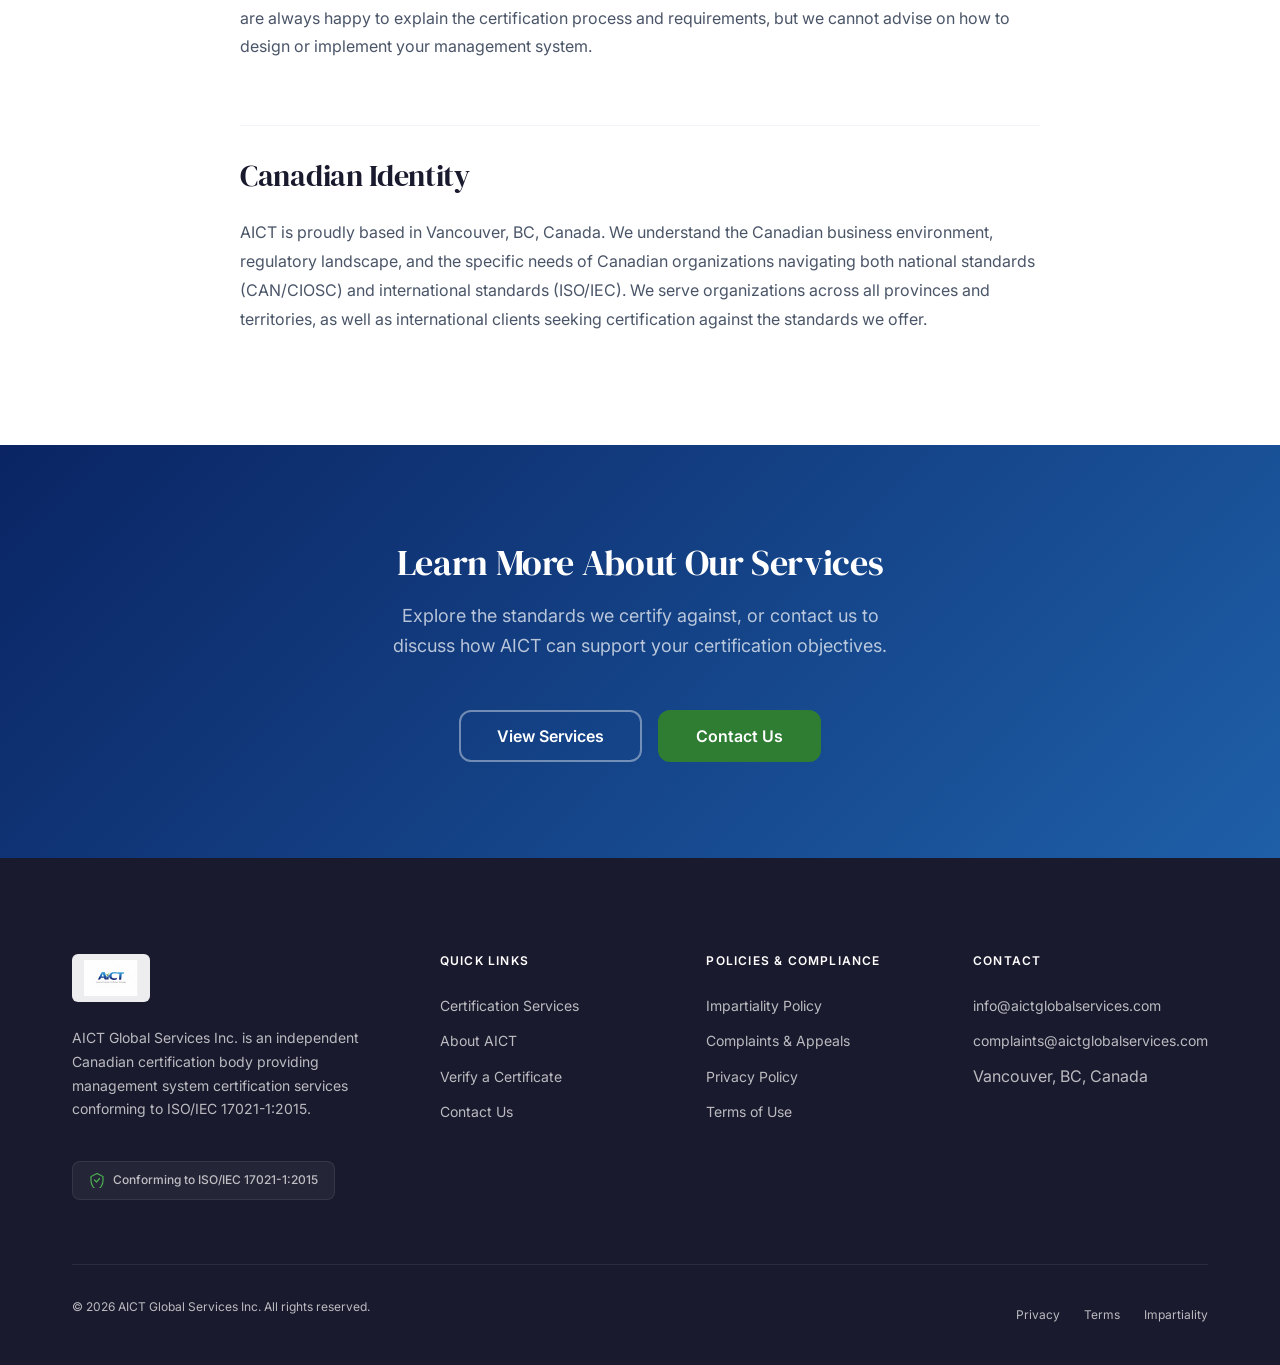
==== commit e3fb32e5: "Revert to original professional PNG logo Stop trying to code logos. Use the original which looks gre" ====
--- a/about.html
+++ b/about.html
@@ -20,7 +20,7 @@
 <header class="site-header" role="banner">
   <div class="container">
     <a href="index.html" class="header-logo" aria-label="AICT Global Services home">
-      <img src="logo.svg" alt="AICT Global Services" width="180" height="48">
+      <img src="logo.png" alt="AICT Global Services" width="180" height="48">
     </a>
     <button class="nav-toggle" id="navToggle" aria-label="Toggle navigation" aria-expanded="false" aria-controls="mainNav">
       <span></span><span></span><span></span>
@@ -209,7 +209,7 @@
   <div class="container">
     <div class="footer-grid">
       <div class="footer-brand">
-        <img src="logo.svg" alt="AICT Global Services">
+        <img src="logo.png" alt="AICT Global Services">
         <p>AICT Global Services Inc. is an independent Canadian certification body providing management system certification services conforming to ISO/IEC 17021-1:2015.</p>
         <div class="footer-conformity">
           <svg viewBox="0 0 16 16" fill="none" xmlns="http://www.w3.org/2000/svg" aria-hidden="true"><path d="M8 1.5L2 4.5v4c0 4.2 2.6 8.1 6 9 3.4-.9 6-4.8 6-9v-4L8 1.5z" stroke="currentColor" stroke-width="1.2" fill="none"/><path d="M5.5 8l2 2 3-3.5" stroke="currentColor" stroke-width="1.2" stroke-linecap="round" stroke-linejoin="round"/></svg>
